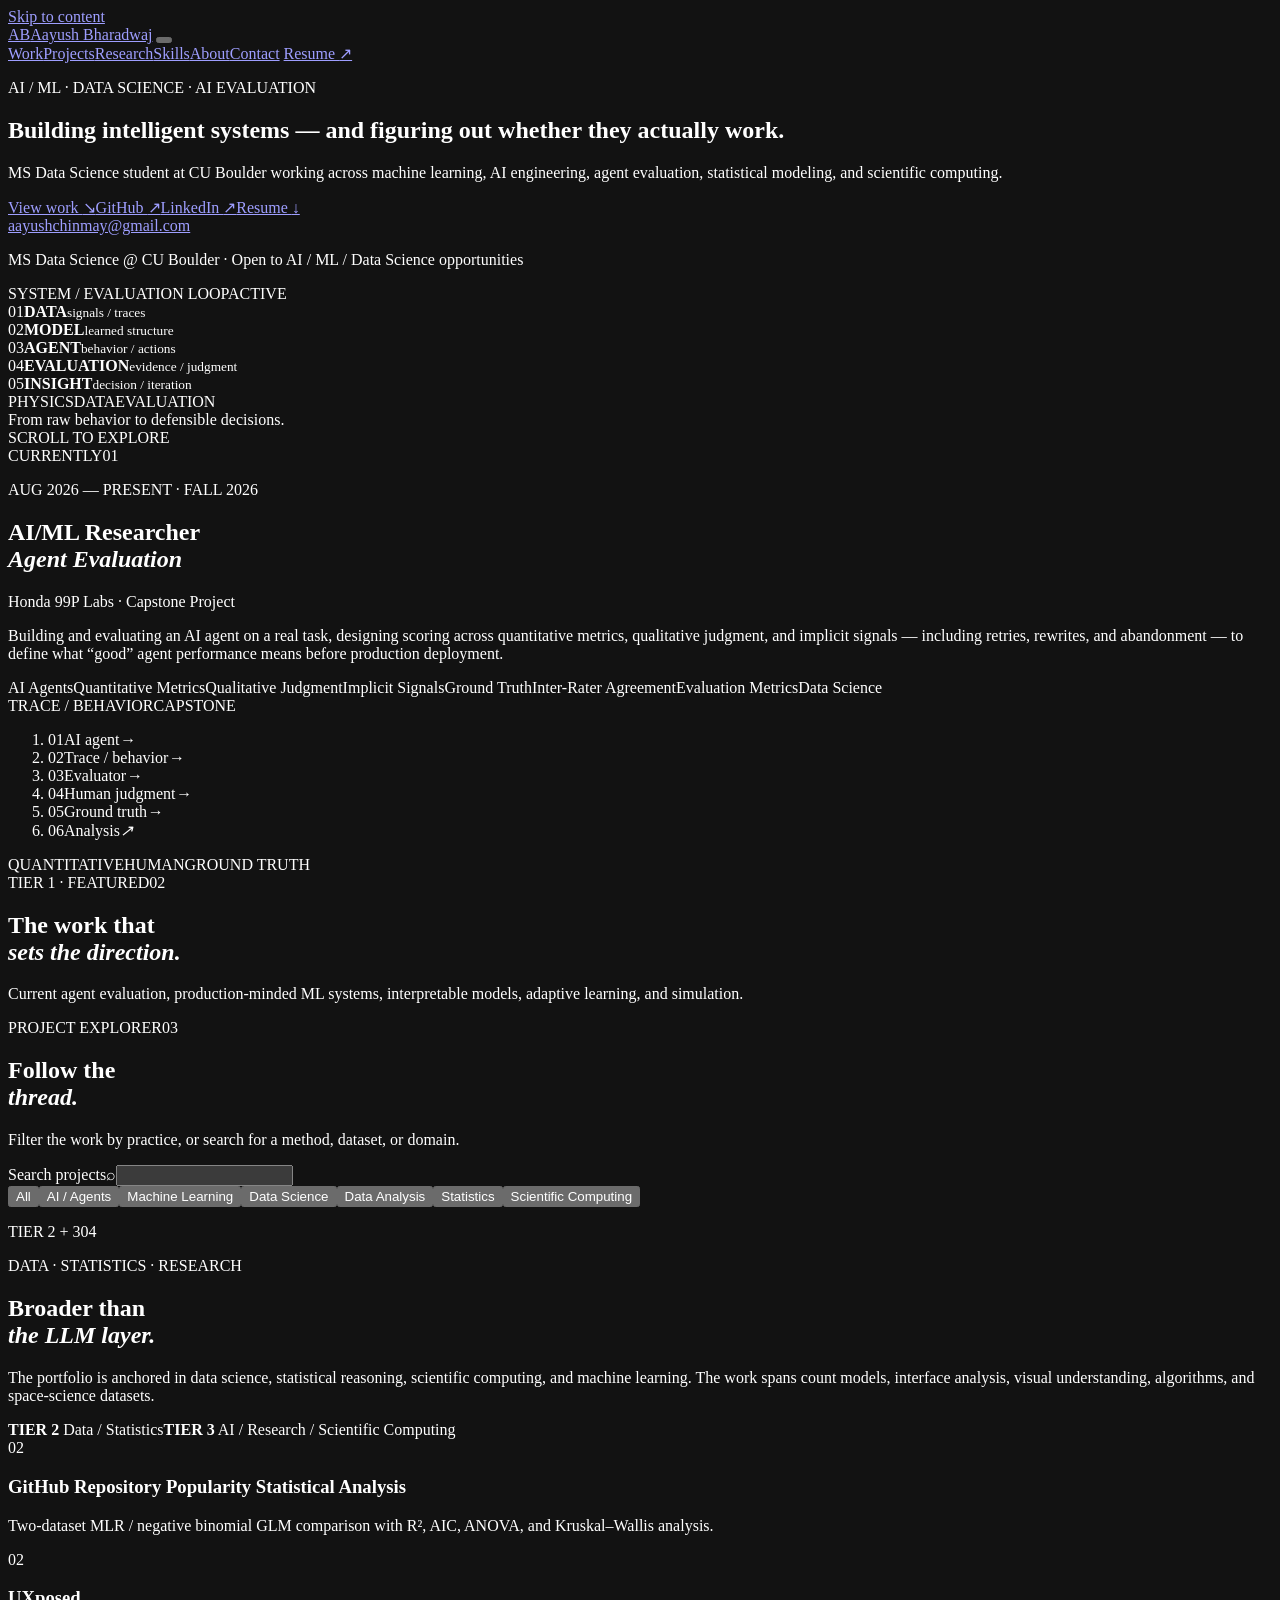
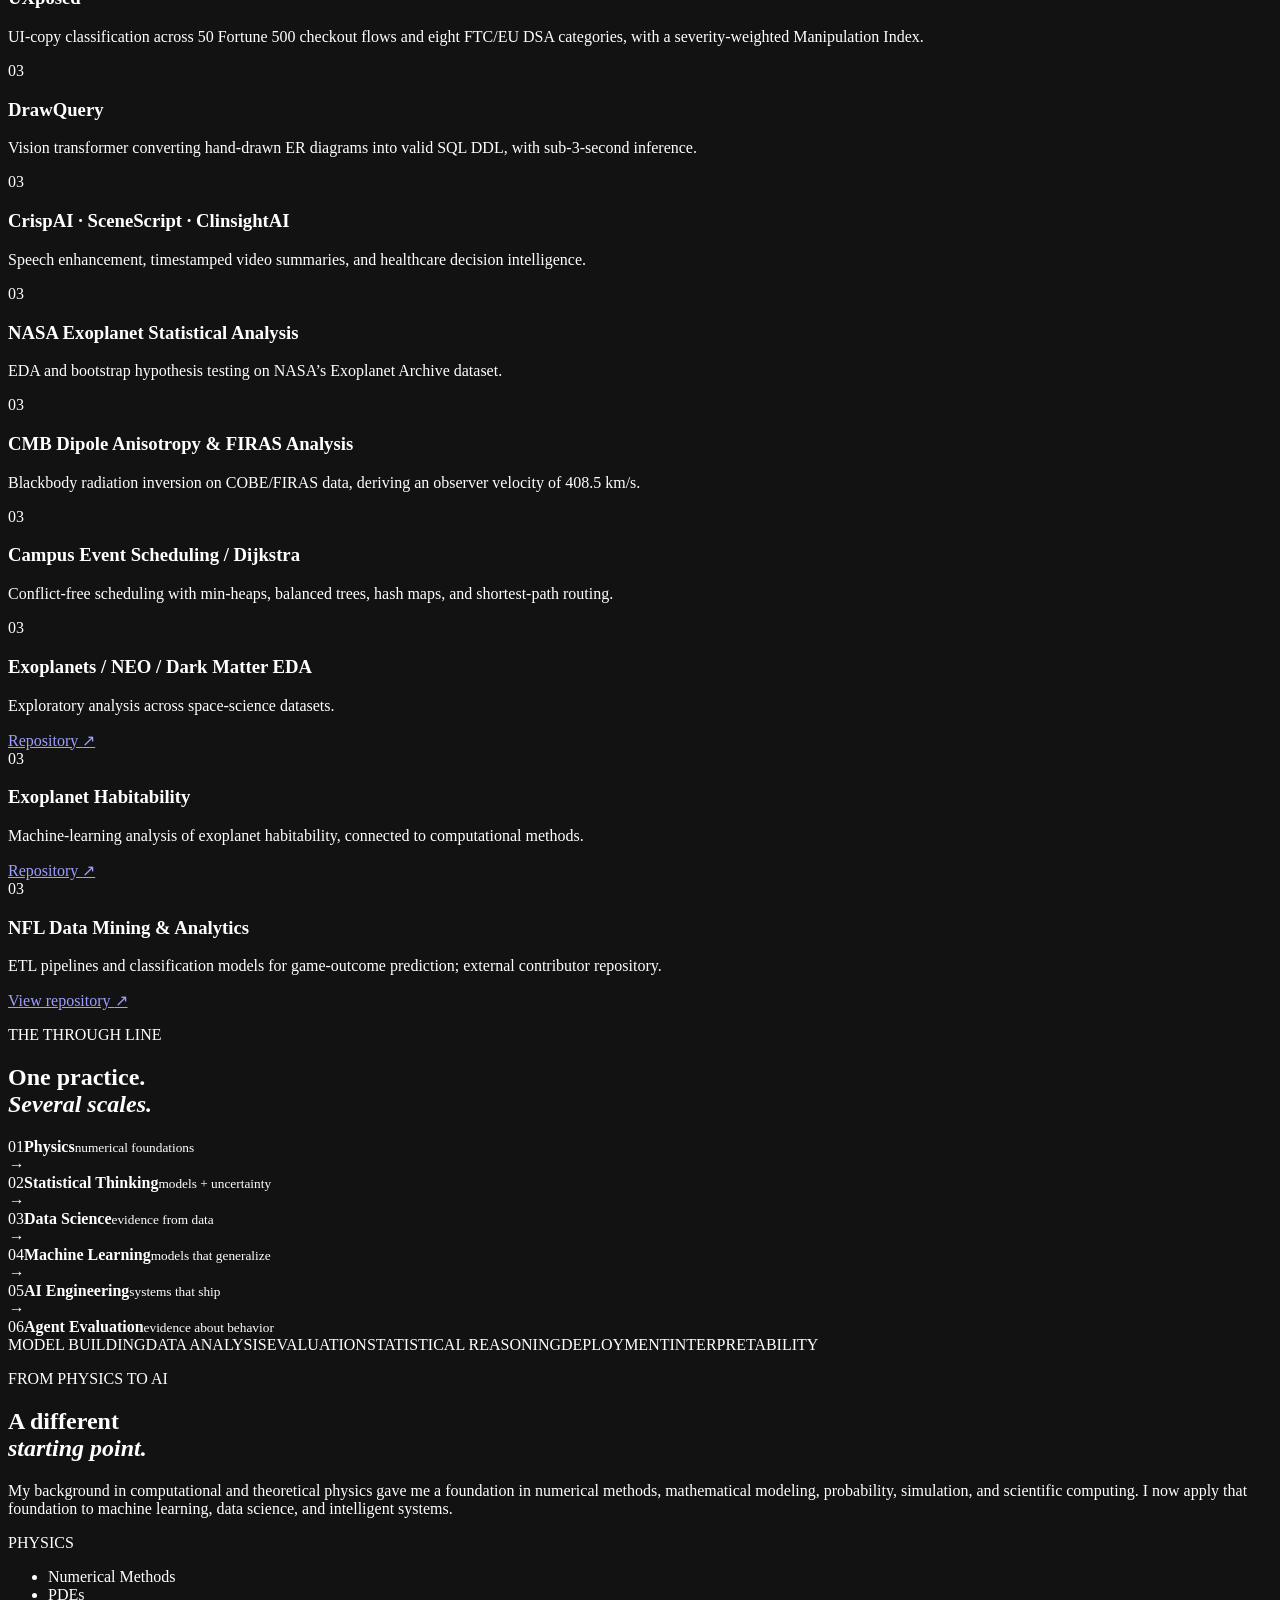
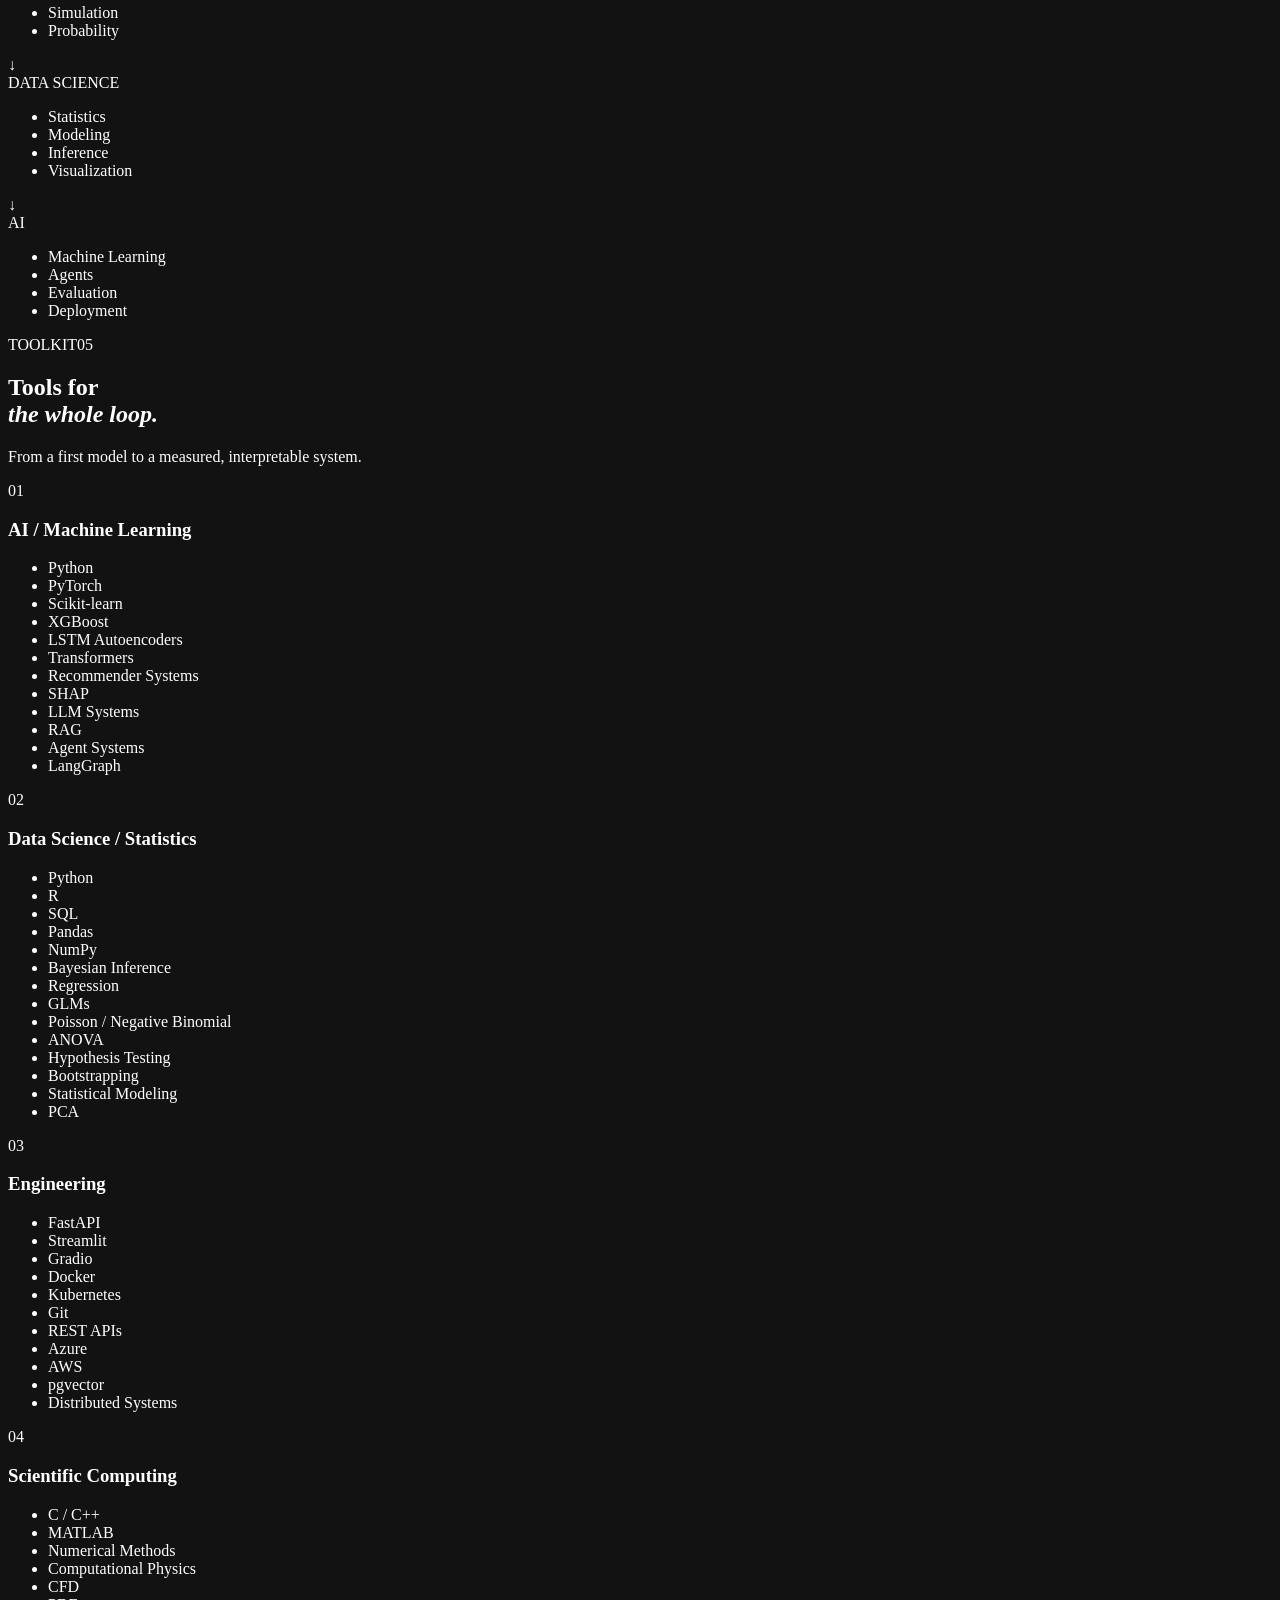
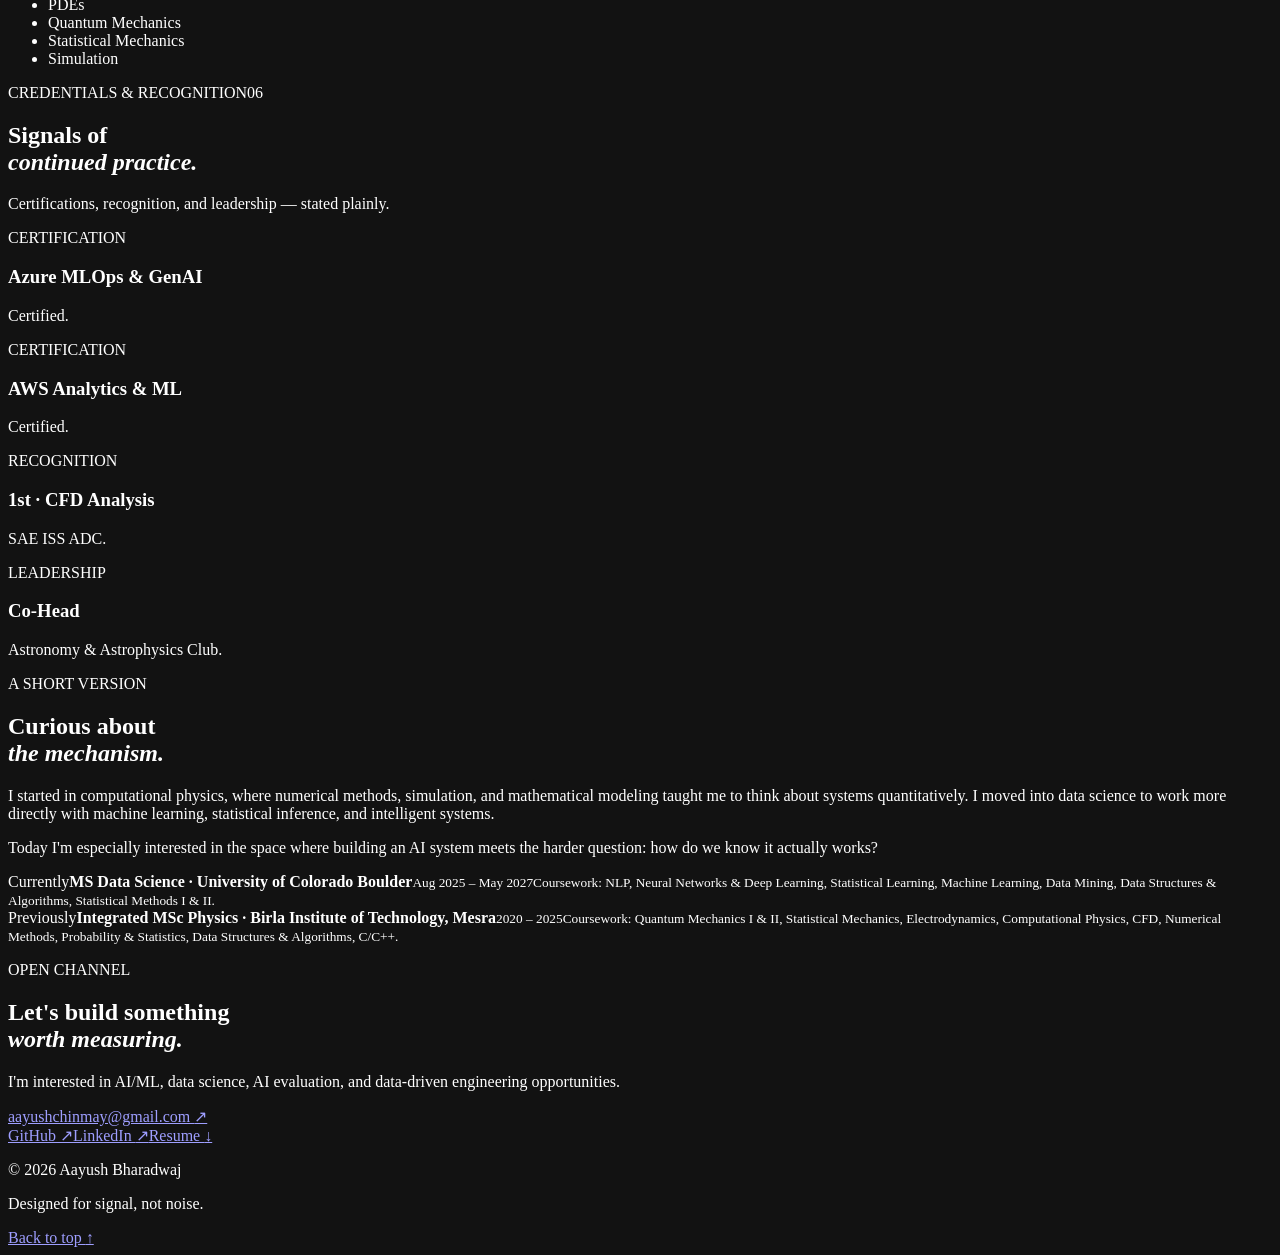
==== index.html @ 714f31a4 "Add files via upload" ====
<!doctype html>
<html lang="en">
<head>
  <meta charset="utf-8">
  <meta name="viewport" content="width=device-width, initial-scale=1">
  <title>Aayush Bharadwaj | AI, Machine Learning &amp; Data Science</title>
  <meta name="description" content="Portfolio of Aayush Bharadwaj, MS Data Science student at CU Boulder building machine-learning systems, AI agents, evaluation frameworks, data analysis workflows, and scientific computing projects.">
  <meta name="author" content="Aayush Bharadwaj">
  <meta name="theme-color" content="#070b16">
  <meta name="color-scheme" content="dark">
  <meta property="og:type" content="website">
  <meta property="og:title" content="Aayush Bharadwaj | AI, Machine Learning &amp; Data Science">
  <meta property="og:description" content="Building intelligent systems—and finding out whether they actually work.">
  <link rel="stylesheet" href="./css/reset.css">
  <link rel="stylesheet" href="./css/styles.css">
  <script src="./js/projects.js" defer></script>
  <script src="./js/main.js" defer></script>
</head>
<body>
  <a class="skip-link" href="#main-content">Skip to content</a>
  <div class="site-shell">
    <header class="site-header" id="site-header">
      <div class="container nav-wrap">
        <a class="brand" href="#home" aria-label="Aayush Bharadwaj home"><span class="brand-mark">AB</span><span class="brand-name">Aayush Bharadwaj</span></a>
        <button class="nav-toggle" type="button" aria-expanded="false" aria-controls="primary-navigation" aria-label="Open navigation menu"><span></span><span></span><span></span></button>
        <nav class="primary-nav" id="primary-navigation" aria-label="Primary navigation">
          <a href="#work">Work</a><a href="#projects">Projects</a><a href="#research">Research</a><a href="#skills">Skills</a><a href="#about">About</a><a href="#contact">Contact</a>
          <a class="nav-resume" href="./assets/resume/Aayush_Bharadwaj_Resume.pdf">Resume <span aria-hidden="true">↗</span></a>
        </nav>
      </div>
    </header>

    <main id="main-content">
      <section class="hero section-pad" id="home" aria-labelledby="hero-title">
        <div class="hero-grid container">
          <div class="hero-copy">
            <p class="eyebrow"><span class="eyebrow-dot" aria-hidden="true"></span>AI / ML · DATA SCIENCE · AI EVALUATION</p>
            <h1 id="hero-title">Building intelligent systems <span>— and figuring out whether they actually work.</span></h1>
            <p class="hero-lede">MS Data Science student at CU Boulder working across machine learning, AI engineering, agent evaluation, statistical modeling, and scientific computing.</p>
            <div class="hero-actions"><a class="button button-primary" href="#work">View work <span aria-hidden="true">↘</span></a><a class="button button-quiet" href="https://github.com/Aayushx9" target="_blank" rel="noreferrer">GitHub <span aria-hidden="true">↗</span></a><a class="button button-quiet" href="https://linkedin.com/in/aayushbharadwaj" target="_blank" rel="noreferrer">LinkedIn <span aria-hidden="true">↗</span></a><a class="button button-quiet" href="./assets/resume/Aayush_Bharadwaj_Resume.pdf">Resume <span aria-hidden="true">↓</span></a></div>
            <a class="hero-email" href="mailto:aayushchinmay@gmail.com">aayushchinmay@gmail.com</a>
            <p class="hero-status"><span class="status-pulse" aria-hidden="true"></span>MS Data Science @ CU Boulder <span aria-hidden="true">·</span> Open to AI / ML / Data Science opportunities</p>
          </div>
          <div class="hero-visual-wrap" aria-label="Data to model to agent to evaluation to insight pipeline">
            <div class="hero-visual">
              <div class="visual-topline"><span>SYSTEM / EVALUATION LOOP</span><span class="live-indicator"><i aria-hidden="true"></i>ACTIVE</span></div>
              <div class="system-diagram" role="img" aria-label="A technical pipeline moving from data to model, agent, evaluation, and insight"><div class="diagram-line" aria-hidden="true"><span></span></div><div class="diagram-node node-data"><span class="node-index">01</span><strong>DATA</strong><small>signals / traces</small></div><div class="diagram-node node-model"><span class="node-index">02</span><strong>MODEL</strong><small>learned structure</small></div><div class="diagram-node node-agent"><span class="node-index">03</span><strong>AGENT</strong><small>behavior / actions</small></div><div class="diagram-node node-evaluation"><span class="node-index">04</span><strong>EVALUATION</strong><small>evidence / judgment</small></div><div class="diagram-node node-insight"><span class="node-index">05</span><strong>INSIGHT</strong><small>decision / iteration</small></div></div>
              <div class="visual-footer"><span>PHYSICS</span><span class="visual-rule" aria-hidden="true"></span><span>DATA</span><span class="visual-rule" aria-hidden="true"></span><span>EVALUATION</span></div>
            </div>
            <div class="visual-caption"><span class="caption-line" aria-hidden="true"></span><span>From raw behavior to defensible decisions.</span></div>
          </div>
        </div>
        <div class="scroll-cue" aria-hidden="true"><span>SCROLL TO EXPLORE</span><i></i></div>
      </section>

      <section class="currently section-pad" id="work" aria-labelledby="currently-title">
        <div class="container">
          <div class="section-kicker"><span>CURRENTLY</span><span class="kicker-rule" aria-hidden="true"></span><span>01</span></div>
          <div class="currently-layout">
            <div class="currently-intro reveal"><p class="eyebrow">AUG 2026 — PRESENT · FALL 2026</p><h2 id="currently-title">AI/ML Researcher<br><em>Agent Evaluation</em></h2><p class="org-line">Honda 99P Labs · Capstone Project</p><p class="body-copy">Building and evaluating an AI agent on a real task, designing scoring across quantitative metrics, qualitative judgment, and implicit signals — including retries, rewrites, and abandonment — to define what “good” agent performance means before production deployment.</p><div class="tag-list" aria-label="Current work topics"><span>AI Agents</span><span>Quantitative Metrics</span><span>Qualitative Judgment</span><span>Implicit Signals</span><span>Ground Truth</span><span>Inter-Rater Agreement</span><span>Evaluation Metrics</span><span>Data Science</span></div></div>
            <div class="current-pipeline reveal" aria-label="AI agent evaluation pipeline"><div class="pipeline-card"><div class="pipeline-header"><span>TRACE / BEHAVIOR</span><span class="pipeline-status">CAPSTONE</span></div><ol class="pipeline-list"><li><span class="pipeline-step">01</span><span>AI agent</span><i aria-hidden="true">→</i></li><li><span class="pipeline-step">02</span><span>Trace / behavior</span><i aria-hidden="true">→</i></li><li><span class="pipeline-step">03</span><span>Evaluator</span><i aria-hidden="true">→</i></li><li><span class="pipeline-step">04</span><span>Human judgment</span><i aria-hidden="true">→</i></li><li><span class="pipeline-step">05</span><span>Ground truth</span><i aria-hidden="true">→</i></li><li><span class="pipeline-step">06</span><span>Analysis</span><i class="pipeline-final" aria-hidden="true">↗</i></li></ol><div class="pipeline-meter"><span>QUANTITATIVE</span><span>HUMAN</span><span>GROUND TRUTH</span></div><div class="meter-track" aria-hidden="true"><i></i><i></i><i></i></div></div></div>
          </div>
        </div>
      </section>

      <section class="featured section-pad" id="projects" aria-labelledby="featured-title">
        <div class="container">
          <div class="section-kicker"><span>TIER 1 · FEATURED</span><span class="kicker-rule" aria-hidden="true"></span><span>02</span></div>
          <div class="section-heading reveal"><h2 id="featured-title">The work that<br><em>sets the direction.</em></h2><p>Current agent evaluation, production-minded ML systems, interpretable models, adaptive learning, and simulation.</p></div>
          <div class="featured-list" id="featured-projects" aria-live="polite"></div>
        </div>
      </section>

      <section class="explorer section-pad" id="explorer" aria-labelledby="explorer-title">
        <div class="container">
          <div class="section-kicker"><span>PROJECT EXPLORER</span><span class="kicker-rule" aria-hidden="true"></span><span>03</span></div>
          <div class="section-heading reveal"><h2 id="explorer-title">Follow the<br><em>thread.</em></h2><p>Filter the work by practice, or search for a method, dataset, or domain.</p></div>
          <div class="explorer-controls reveal"><label class="search-field" for="project-search"><span class="sr-only">Search projects</span><span class="search-icon" aria-hidden="true">⌕</span><input id="project-search" type="search" aria-label="Search projects" autocomplete="off"></label><div class="filter-list" id="project-filters" role="group" aria-label="Filter projects by category"><button class="filter-button is-active" type="button" data-filter="all" aria-pressed="true">All</button><button class="filter-button" type="button" data-filter="ai-agents" aria-pressed="false">AI / Agents</button><button class="filter-button" type="button" data-filter="machine-learning" aria-pressed="false">Machine Learning</button><button class="filter-button" type="button" data-filter="data-science" aria-pressed="false">Data Science</button><button class="filter-button" type="button" data-filter="data-analysis" aria-pressed="false">Data Analysis</button><button class="filter-button" type="button" data-filter="statistics" aria-pressed="false">Statistics</button><button class="filter-button" type="button" data-filter="scientific-computing" aria-pressed="false">Scientific Computing</button></div></div>
          <p class="results-status" id="project-results-status" aria-live="polite"></p><div class="project-grid" id="project-grid"></div><div class="empty-state" id="project-empty" hidden><span class="empty-mark">∅</span><h3>No matching signals.</h3><p>Try a different search or clear the active filter.</p></div>
        </div>
      </section>

      <section class="research section-pad" id="research" aria-labelledby="research-title">
        <div class="container">
          <div class="section-kicker"><span>TIER 2 + 3</span><span class="kicker-rule" aria-hidden="true"></span><span>04</span></div>
          <div class="research-layout">
            <div class="research-copy reveal"><p class="eyebrow">DATA · STATISTICS · RESEARCH</p><h2 id="research-title">Broader than<br><em>the LLM layer.</em></h2><p>The portfolio is anchored in data science, statistical reasoning, scientific computing, and machine learning. The work spans count models, interface analysis, visual understanding, algorithms, and space-science datasets.</p><div class="tier-key"><span><b>TIER 2</b> Data / Statistics</span><span><b>TIER 3</b> AI / Research / Scientific Computing</span></div></div>
            <div class="research-stack reveal">
              <div class="research-item"><span class="research-number">02</span><div><h3>GitHub Repository Popularity Statistical Analysis</h3><p>Two-dataset MLR / negative binomial GLM comparison with R², AIC, ANOVA, and Kruskal–Wallis analysis.</p></div></div>
              <div class="research-item"><span class="research-number">02</span><div><h3>UXposed</h3><p>UI-copy classification across 50 Fortune 500 checkout flows and eight FTC/EU DSA categories, with a severity-weighted Manipulation Index.</p></div></div>
              <div class="research-item"><span class="research-number">03</span><div><h3>DrawQuery</h3><p>Vision transformer converting hand-drawn ER diagrams into valid SQL DDL, with sub-3-second inference.</p></div></div>
              <div class="research-item"><span class="research-number">03</span><div><h3>CrispAI · SceneScript · ClinsightAI</h3><p>Speech enhancement, timestamped video summaries, and healthcare decision intelligence.</p></div></div>
              <div class="research-item"><span class="research-number">03</span><div><h3>NASA Exoplanet Statistical Analysis</h3><p>EDA and bootstrap hypothesis testing on NASA’s Exoplanet Archive dataset.</p></div></div>
              <div class="research-item"><span class="research-number">03</span><div><h3>CMB Dipole Anisotropy &amp; FIRAS Analysis</h3><p>Blackbody radiation inversion on COBE/FIRAS data, deriving an observer velocity of 408.5 km/s.</p></div></div>
              <div class="research-item"><span class="research-number">03</span><div><h3>Campus Event Scheduling / Dijkstra</h3><p>Conflict-free scheduling with min-heaps, balanced trees, hash maps, and shortest-path routing.</p></div></div>
              <div class="research-item"><span class="research-number">03</span><div><h3>Exoplanets / NEO / Dark Matter EDA</h3><p>Exploratory analysis across space-science datasets.</p><a href="https://github.com/Aayushx9/EDA-Exoplanets-NEO__DM-Aayush" target="_blank" rel="noreferrer">Repository <span aria-hidden="true">↗</span></a></div></div><div class="research-item"><span class="research-number">03</span><div><h3>Exoplanet Habitability</h3><p>Machine-learning analysis of exoplanet habitability, connected to computational methods.</p><a href="https://github.com/Aayushx9/CSCI-5612-ML-Exoplanet-Habitability" target="_blank" rel="noreferrer">Repository <span aria-hidden="true">↗</span></a></div></div>
              <div class="research-item"><span class="research-number">03</span><div><h3>NFL Data Mining &amp; Analytics</h3><p>ETL pipelines and classification models for game-outcome prediction; external contributor repository.</p><a href="https://github.com/albo8953/nfl-data-mining-project" target="_blank" rel="noreferrer">View repository <span aria-hidden="true">↗</span></a></div></div>
            </div>
          </div>
        </div>
      </section>

      <section class="discipline section-pad" aria-labelledby="discipline-title">
        <div class="container"><div class="section-heading centered reveal"><p class="eyebrow">THE THROUGH LINE</p><h2 id="discipline-title">One practice.<br><em>Several scales.</em></h2></div><div class="discipline-flow" aria-label="Discipline flow from physics to AI agent evaluation"><div class="discipline-step"><span>01</span><strong>Physics</strong><small>numerical foundations</small></div><i aria-hidden="true">→</i><div class="discipline-step"><span>02</span><strong>Statistical Thinking</strong><small>models + uncertainty</small></div><i aria-hidden="true">→</i><div class="discipline-step"><span>03</span><strong>Data Science</strong><small>evidence from data</small></div><i aria-hidden="true">→</i><div class="discipline-step"><span>04</span><strong>Machine Learning</strong><small>models that generalize</small></div><i aria-hidden="true">→</i><div class="discipline-step"><span>05</span><strong>AI Engineering</strong><small>systems that ship</small></div><i aria-hidden="true">→</i><div class="discipline-step"><span>06</span><strong>Agent Evaluation</strong><small>evidence about behavior</small></div></div><div class="capability-row reveal"><span>MODEL BUILDING</span><span>DATA ANALYSIS</span><span>EVALUATION</span><span>STATISTICAL REASONING</span><span>DEPLOYMENT</span><span>INTERPRETABILITY</span></div></div>
      </section>

      <section class="bridge section-pad" id="about" aria-labelledby="bridge-title">
        <div class="container bridge-layout"><div class="bridge-intro reveal"><p class="eyebrow">FROM PHYSICS TO AI</p><h2 id="bridge-title">A different<br><em>starting point.</em></h2><p>My background in computational and theoretical physics gave me a foundation in numerical methods, mathematical modeling, probability, simulation, and scientific computing. I now apply that foundation to machine learning, data science, and intelligent systems.</p></div><div class="bridge-ladder" aria-label="Physics to data science to AI progression"><div class="bridge-column physics"><div class="bridge-label">PHYSICS</div><ul><li>Numerical Methods</li><li>PDEs</li><li>Simulation</li><li>Probability</li></ul></div><div class="bridge-arrow" aria-hidden="true">↓</div><div class="bridge-column data"><div class="bridge-label">DATA SCIENCE</div><ul><li>Statistics</li><li>Modeling</li><li>Inference</li><li>Visualization</li></ul></div><div class="bridge-arrow" aria-hidden="true">↓</div><div class="bridge-column ai"><div class="bridge-label">AI</div><ul><li>Machine Learning</li><li>Agents</li><li>Evaluation</li><li>Deployment</li></ul></div></div></div>
      </section>

      <section class="skills section-pad" id="skills" aria-labelledby="skills-title">
        <div class="container"><div class="section-kicker"><span>TOOLKIT</span><span class="kicker-rule" aria-hidden="true"></span><span>05</span></div><div class="section-heading reveal"><h2 id="skills-title">Tools for<br><em>the whole loop.</em></h2><p>From a first model to a measured, interpretable system.</p></div><div class="skill-grid"><article class="skill-card reveal"><div class="skill-card-head"><span class="skill-index">01</span><h3>AI / Machine Learning</h3></div><ul><li>Python</li><li>PyTorch</li><li>Scikit-learn</li><li>XGBoost</li><li>LSTM Autoencoders</li><li>Transformers</li><li>Recommender Systems</li><li>SHAP</li><li>LLM Systems</li><li>RAG</li><li>Agent Systems</li><li>LangGraph</li></ul></article><article class="skill-card reveal"><div class="skill-card-head"><span class="skill-index">02</span><h3>Data Science / Statistics</h3></div><ul><li>Python</li><li>R</li><li>SQL</li><li>Pandas</li><li>NumPy</li><li>Bayesian Inference</li><li>Regression</li><li>GLMs</li><li>Poisson / Negative Binomial</li><li>ANOVA</li><li>Hypothesis Testing</li><li>Bootstrapping</li><li>Statistical Modeling</li><li>PCA</li></ul></article><article class="skill-card reveal"><div class="skill-card-head"><span class="skill-index">03</span><h3>Engineering</h3></div><ul><li>FastAPI</li><li>Streamlit</li><li>Gradio</li><li>Docker</li><li>Kubernetes</li><li>Git</li><li>REST APIs</li><li>Azure</li><li>AWS</li><li>pgvector</li><li>Distributed Systems</li></ul></article><article class="skill-card reveal"><div class="skill-card-head"><span class="skill-index">04</span><h3>Scientific Computing</h3></div><ul><li>C / C++</li><li>MATLAB</li><li>Numerical Methods</li><li>Computational Physics</li><li>CFD</li><li>PDEs</li><li>Quantum Mechanics</li><li>Statistical Mechanics</li><li>Simulation</li></ul></article></div></div>
      </section>

      <section class="credentials section-pad" aria-labelledby="credentials-title"><div class="container"><div class="section-kicker"><span>CREDENTIALS &amp; RECOGNITION</span><span class="kicker-rule" aria-hidden="true"></span><span>06</span></div><div class="section-heading reveal"><h2 id="credentials-title">Signals of<br><em>continued practice.</em></h2><p>Certifications, recognition, and leadership — stated plainly.</p></div><div class="credential-grid"><article class="credential-card reveal"><span class="credential-type">CERTIFICATION</span><h3>Azure MLOps &amp; GenAI</h3><p>Certified.</p></article><article class="credential-card reveal"><span class="credential-type">CERTIFICATION</span><h3>AWS Analytics &amp; ML</h3><p>Certified.</p></article><article class="credential-card reveal"><span class="credential-type">RECOGNITION</span><h3>1st · CFD Analysis</h3><p>SAE ISS ADC.</p></article><article class="credential-card reveal"><span class="credential-type">LEADERSHIP</span><h3>Co-Head</h3><p>Astronomy &amp; Astrophysics Club.</p></article></div></div></section>

      <section class="about section-pad" aria-labelledby="about-title"><div class="container about-layout"><div class="about-heading reveal"><p class="eyebrow">A SHORT VERSION</p><h2 id="about-title">Curious about<br><em>the mechanism.</em></h2></div><div class="about-copy reveal"><p>I started in computational physics, where numerical methods, simulation, and mathematical modeling taught me to think about systems quantitatively. I moved into data science to work more directly with machine learning, statistical inference, and intelligent systems.</p><p>Today I'm especially interested in the space where building an AI system meets the harder question: how do we know it actually works?</p><div class="education-line"><span>Currently</span><strong>MS Data Science · University of Colorado Boulder</strong><small>Aug 2025 – May 2027</small><small>Coursework: NLP, Neural Networks &amp; Deep Learning, Statistical Learning, Machine Learning, Data Mining, Data Structures &amp; Algorithms, Statistical Methods I &amp; II.</small></div><div class="education-line"><span>Previously</span><strong>Integrated MSc Physics · Birla Institute of Technology, Mesra</strong><small>2020 – 2025</small><small>Coursework: Quantum Mechanics I &amp; II, Statistical Mechanics, Electrodynamics, Computational Physics, CFD, Numerical Methods, Probability &amp; Statistics, Data Structures &amp; Algorithms, C/C++.</small></div></div></div></section>

      <section class="contact section-pad" id="contact" aria-labelledby="contact-title"><div class="container contact-card reveal"><div class="contact-orbit" aria-hidden="true"><span></span><span></span><span></span></div><p class="eyebrow">OPEN CHANNEL</p><h2 id="contact-title">Let's build something<br><em>worth measuring.</em></h2><p>I'm interested in AI/ML, data science, AI evaluation, and data-driven engineering opportunities.</p><a class="contact-email" href="mailto:aayushchinmay@gmail.com">aayushchinmay@gmail.com <span aria-hidden="true">↗</span></a><div class="contact-links"><a href="https://github.com/Aayushx9" target="_blank" rel="noreferrer">GitHub <span aria-hidden="true">↗</span></a><a href="https://linkedin.com/in/aayushbharadwaj" target="_blank" rel="noreferrer">LinkedIn <span aria-hidden="true">↗</span></a><a href="./assets/resume/Aayush_Bharadwaj_Resume.pdf">Resume <span aria-hidden="true">↓</span></a></div></div></section>
    </main>

    <footer class="site-footer"><div class="container footer-inner"><p>© <span id="current-year">2026</span> Aayush Bharadwaj</p><p>Designed for signal, not noise.</p><a href="#home">Back to top <span aria-hidden="true">↑</span></a></div></footer>
  </div>

  <dialog class="project-modal" id="project-modal" aria-labelledby="modal-title"><div class="modal-inner"><button class="modal-close" type="button" aria-label="Close project details">×</button><div class="modal-content" id="modal-content"></div></div></dialog>
</body>
</html>
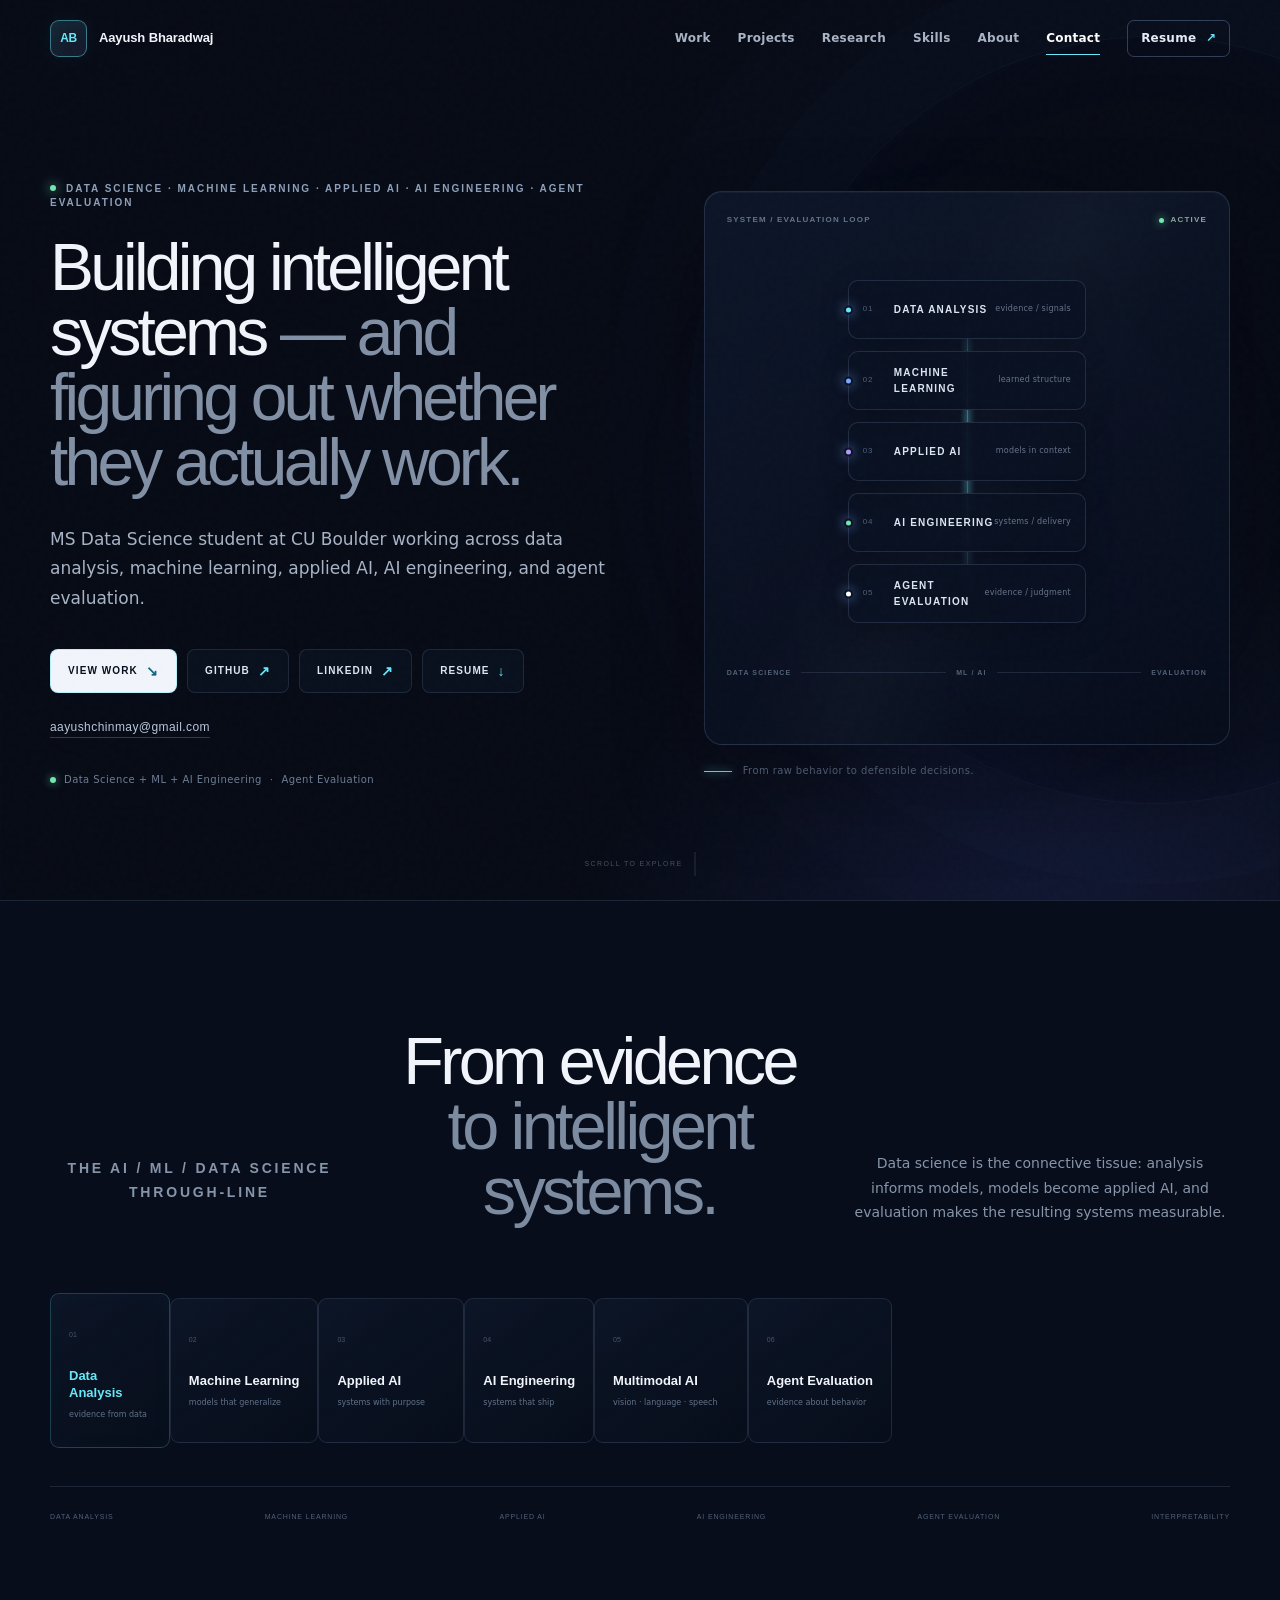
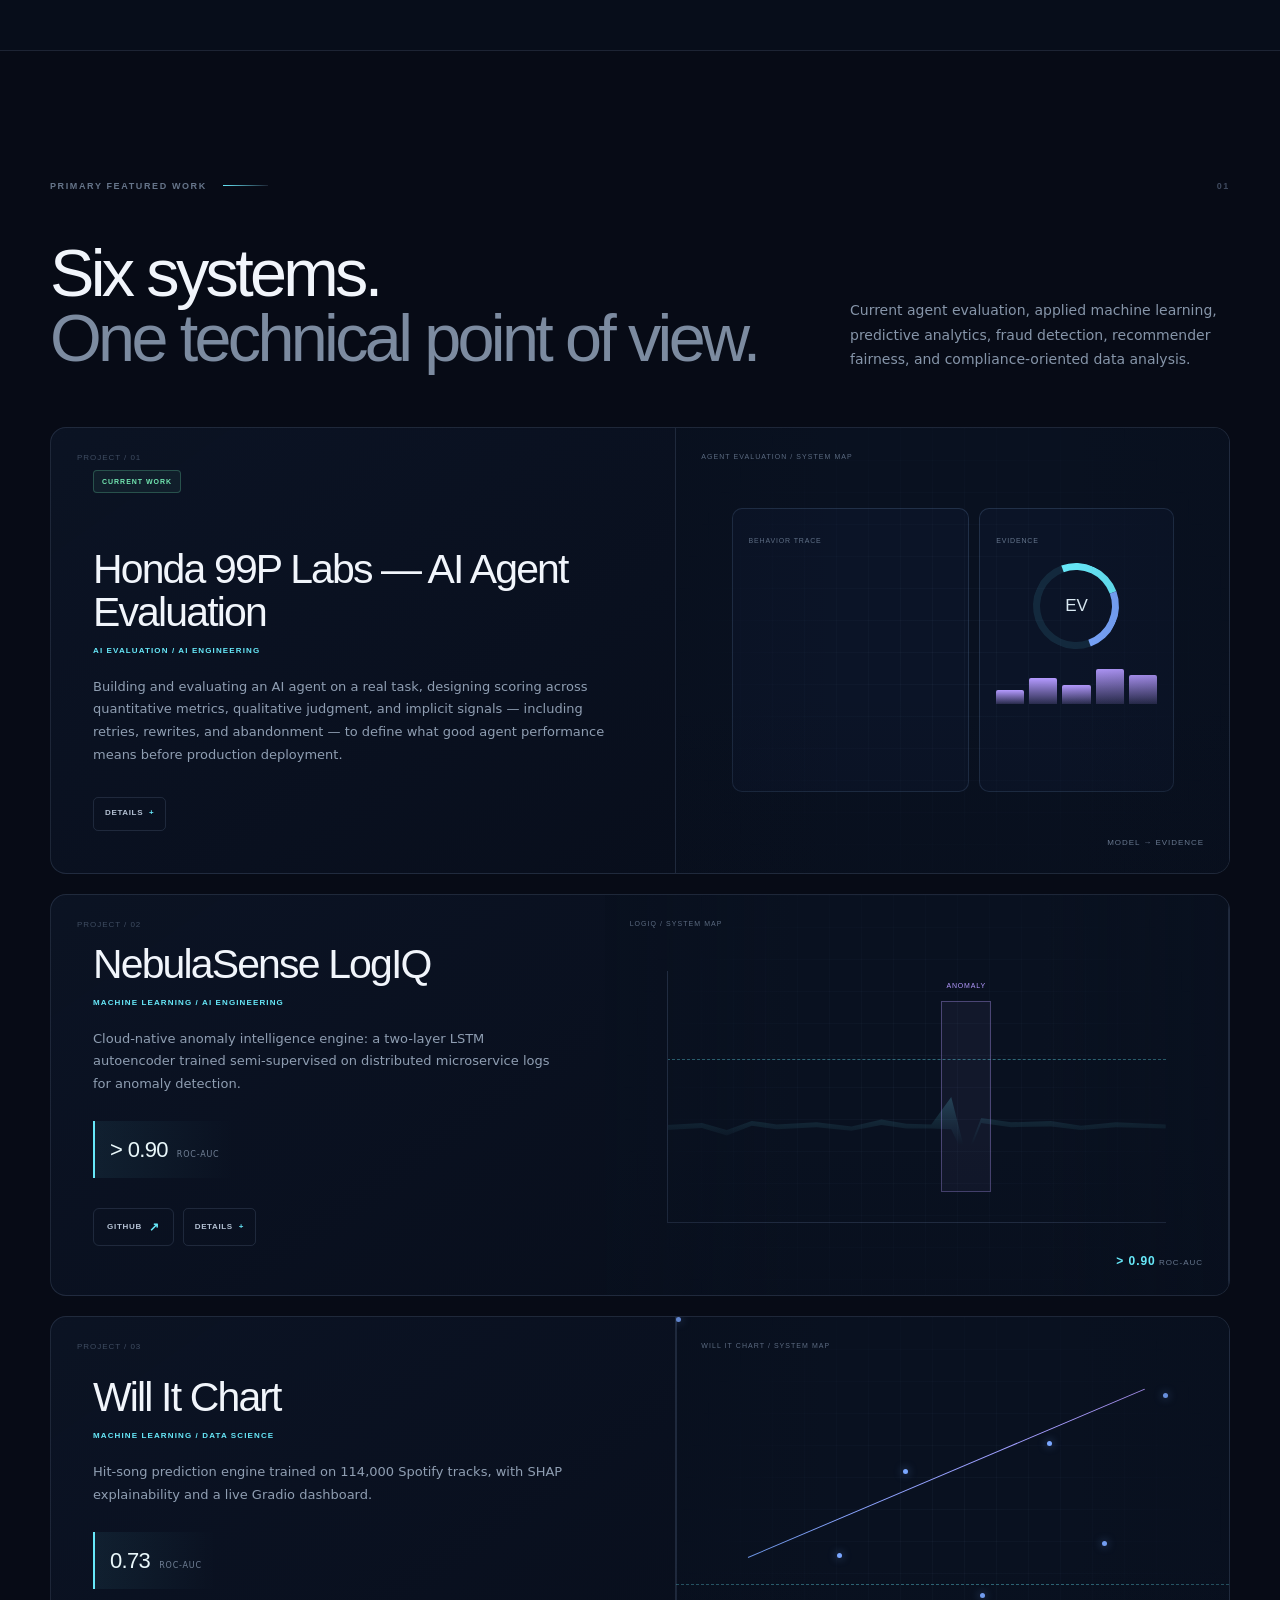
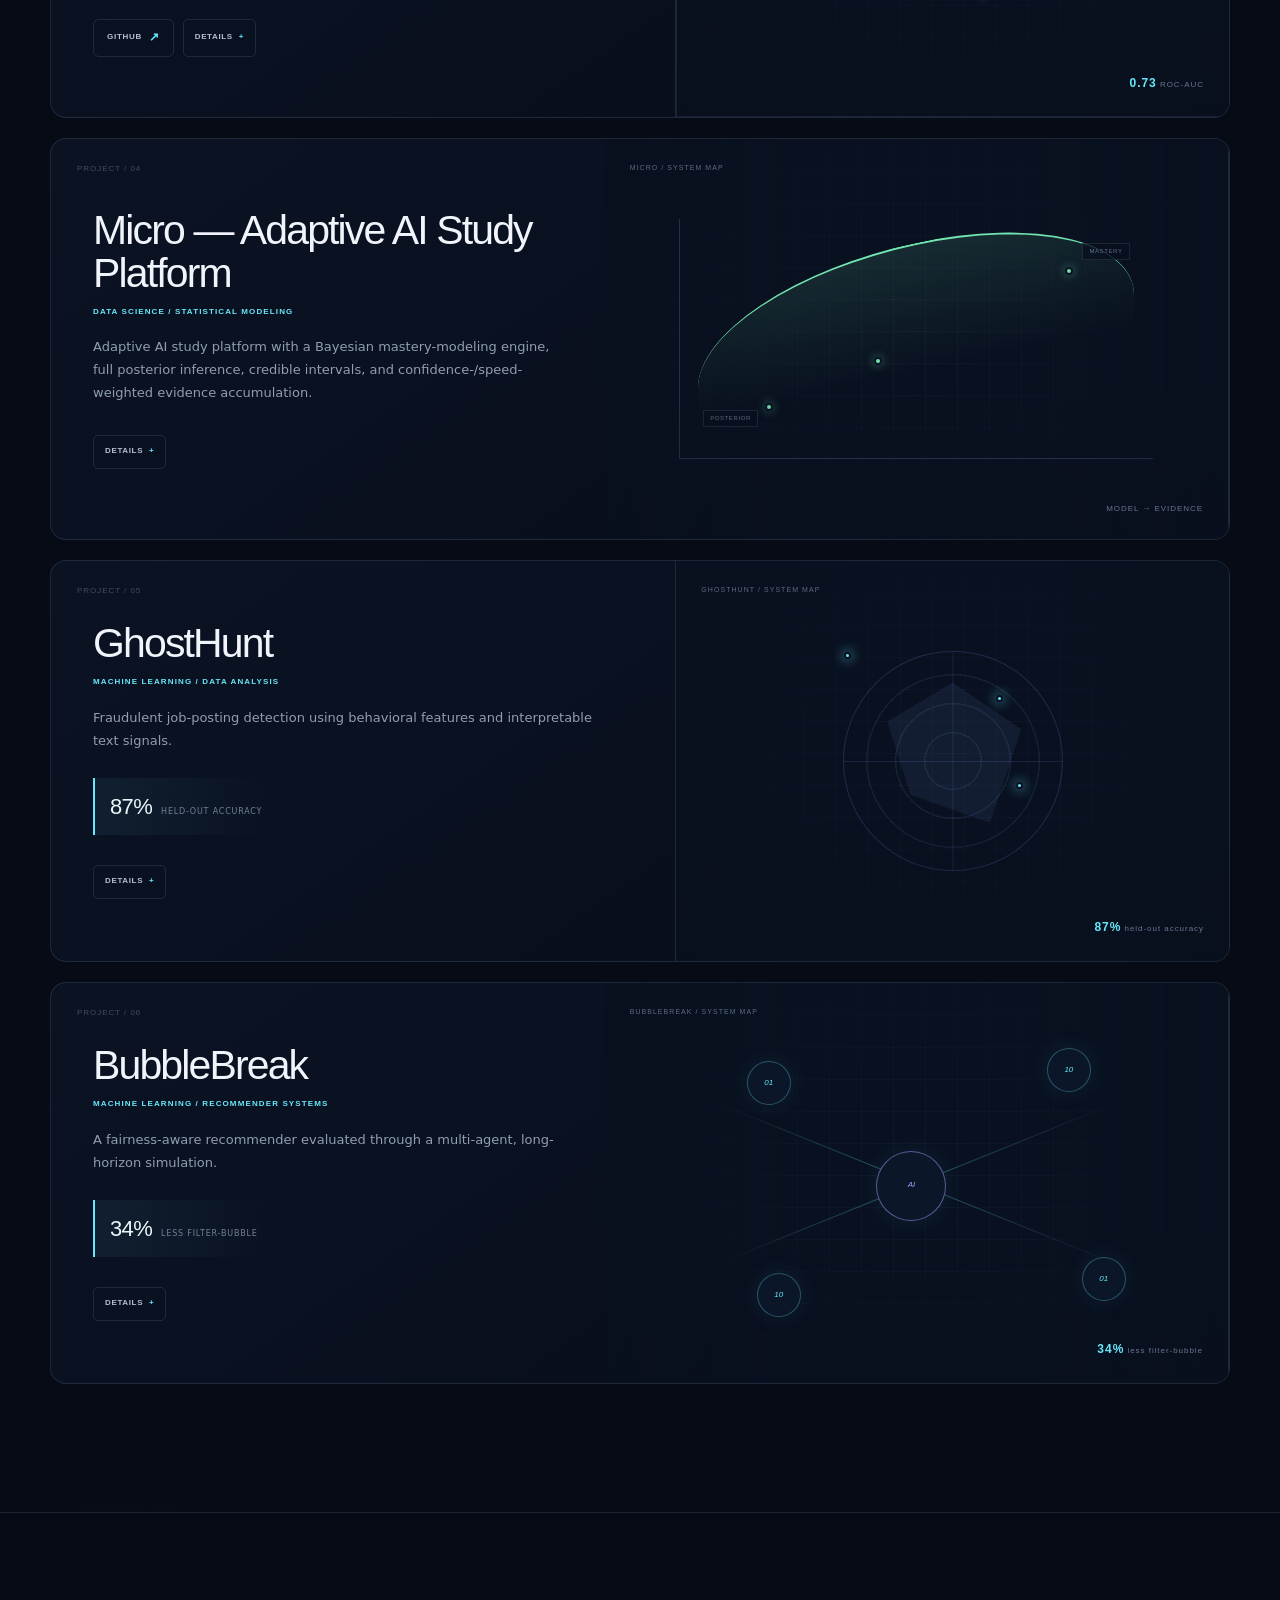
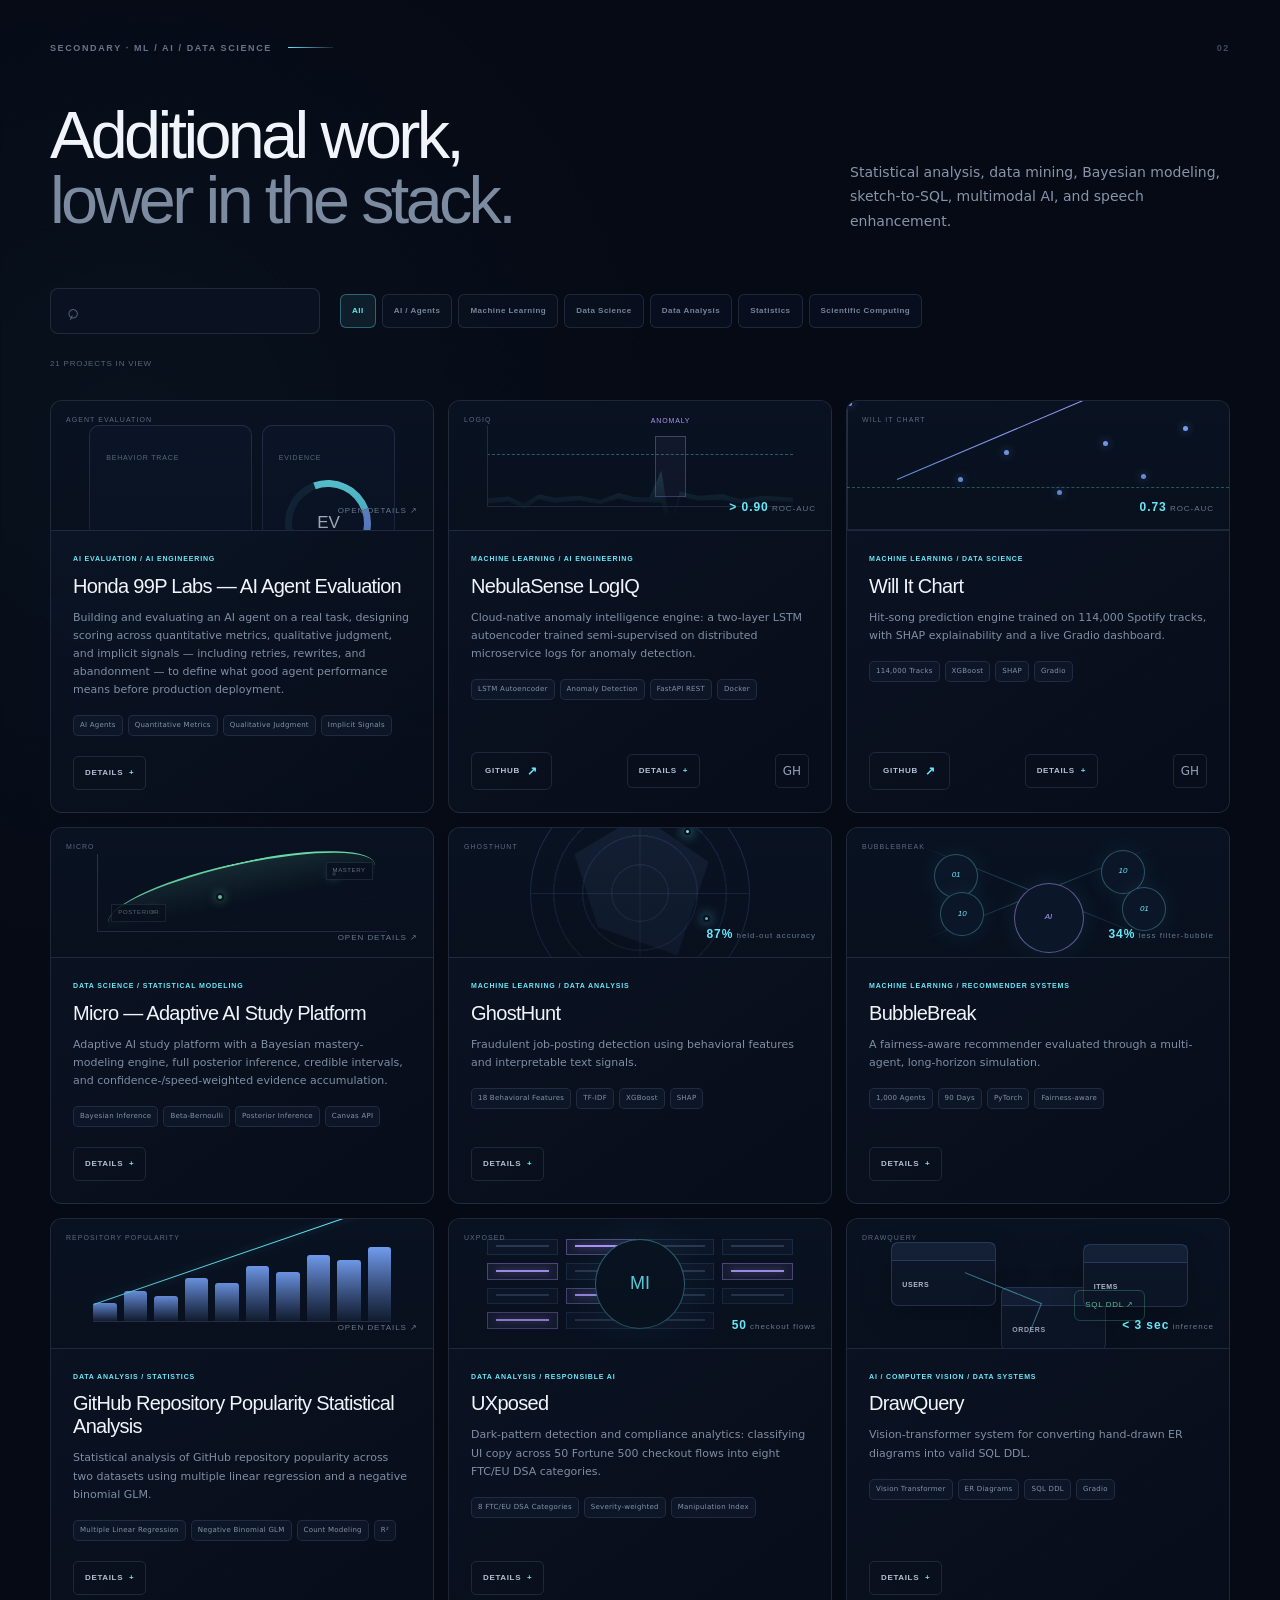
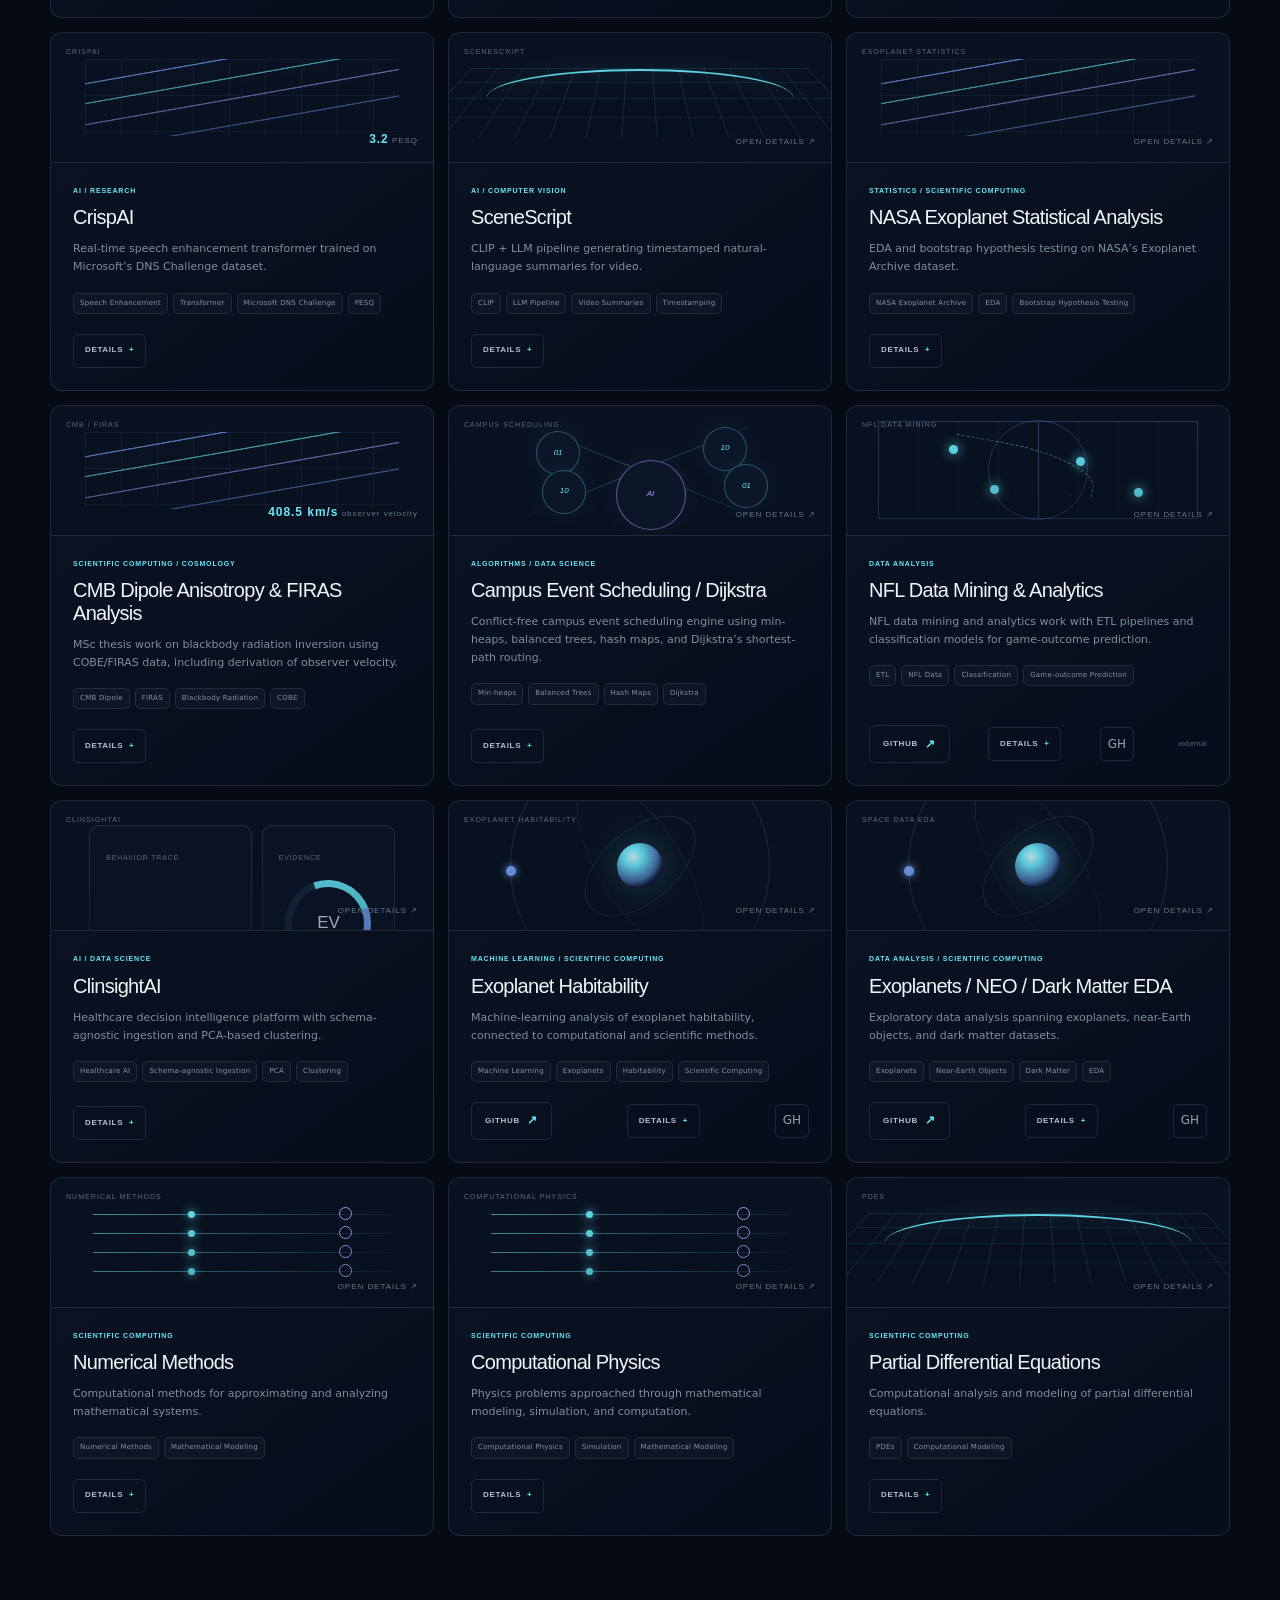
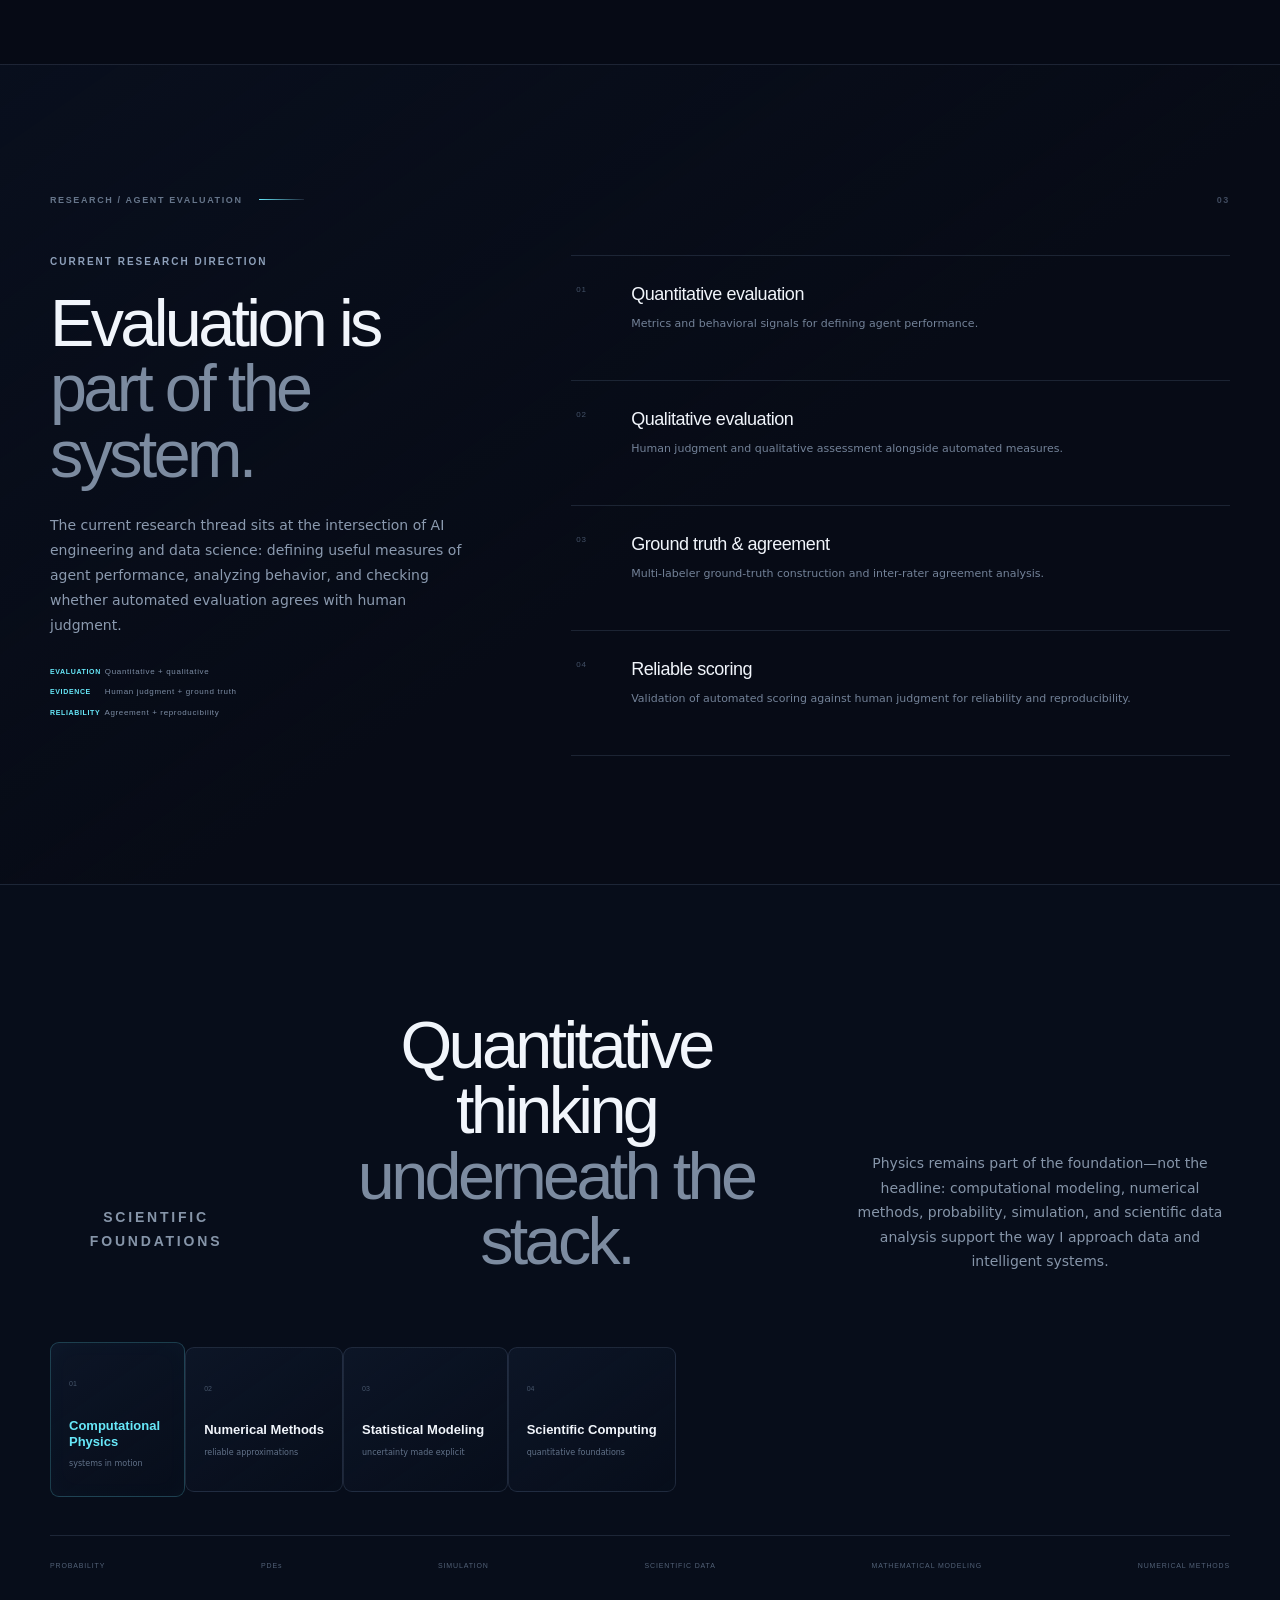
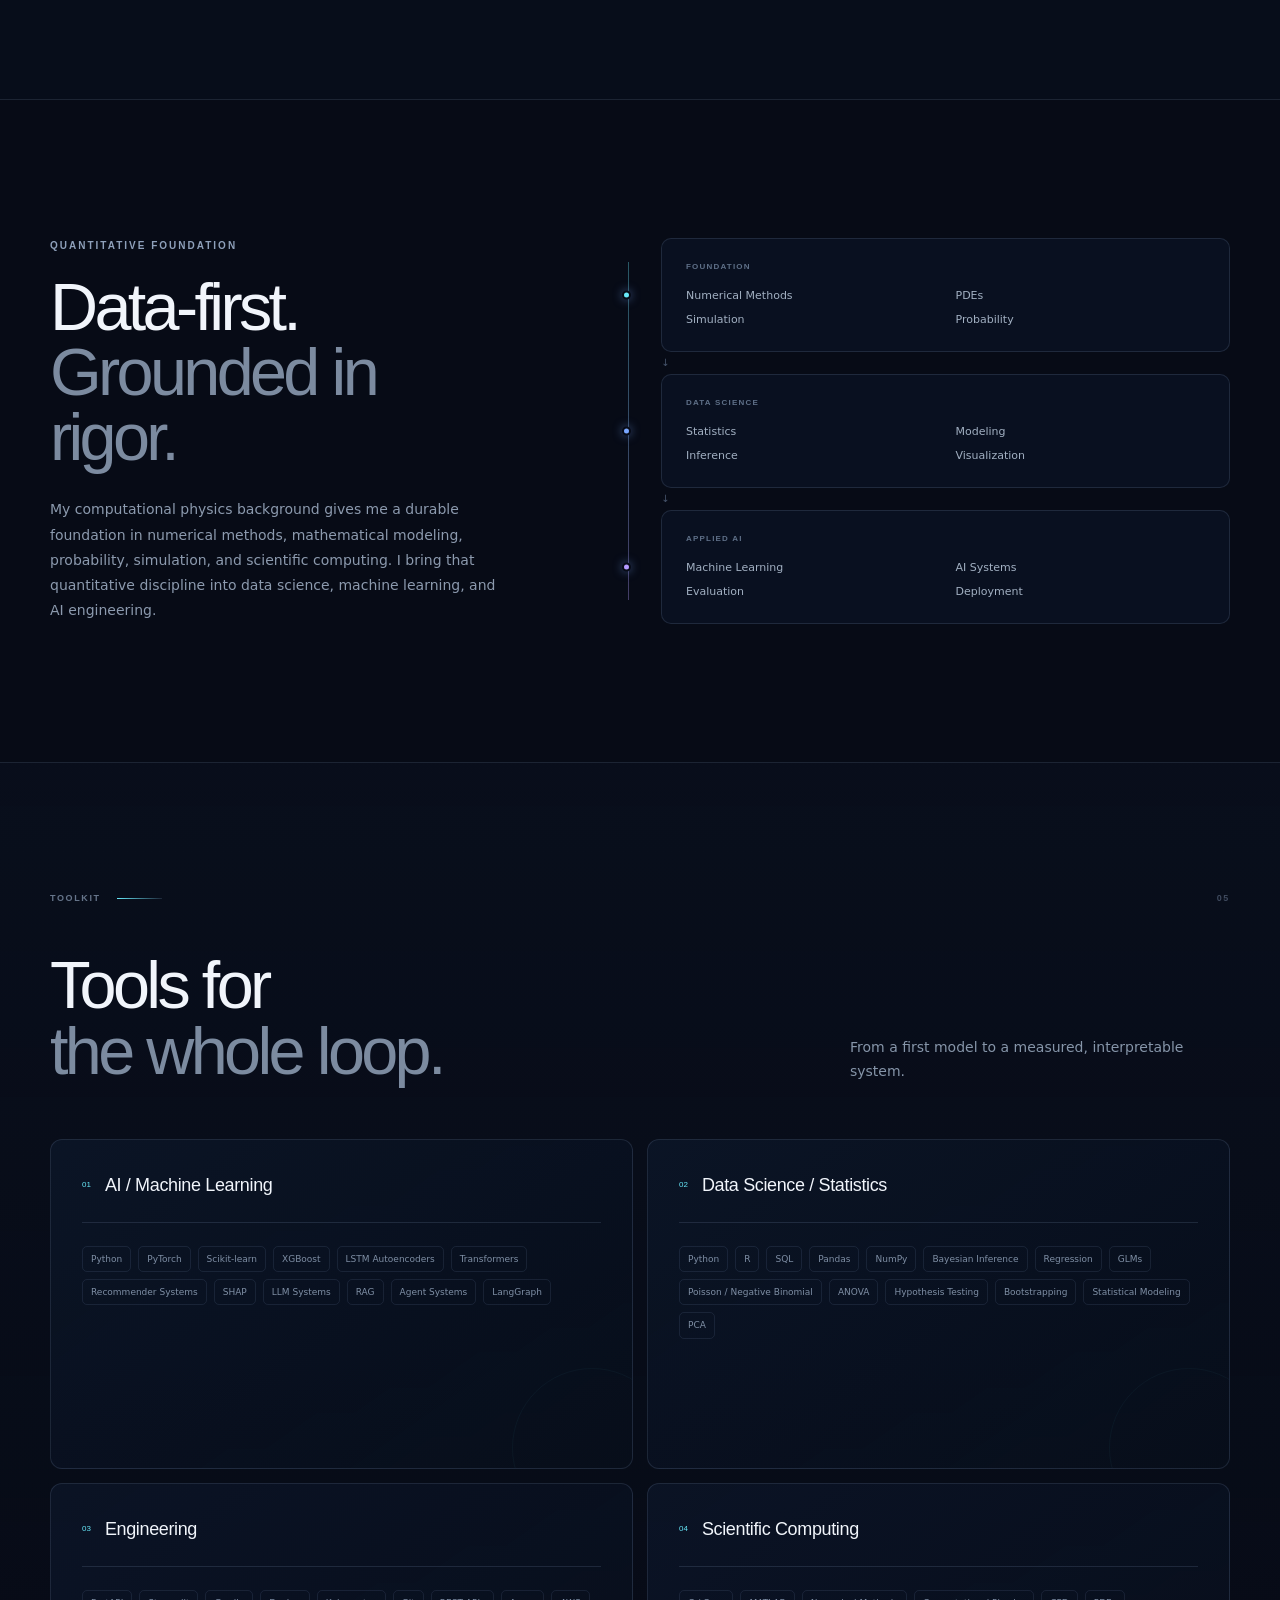
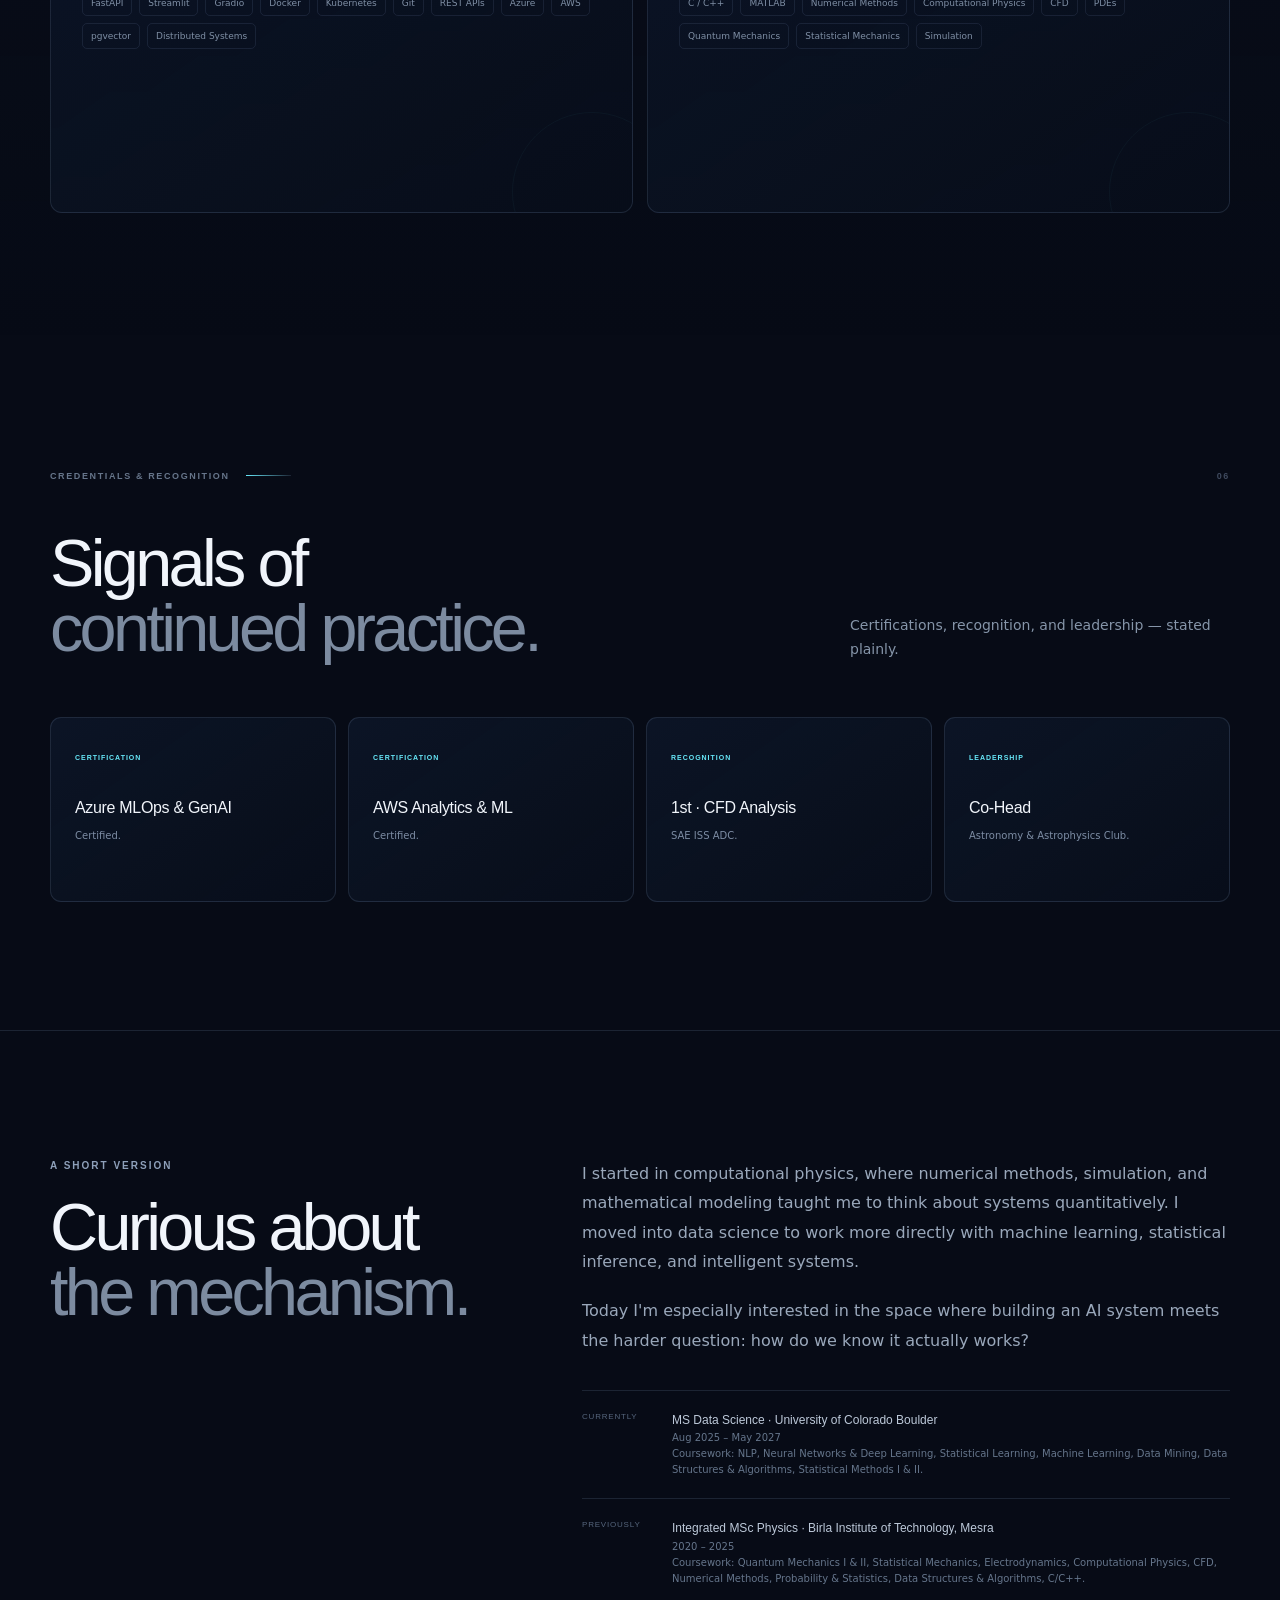
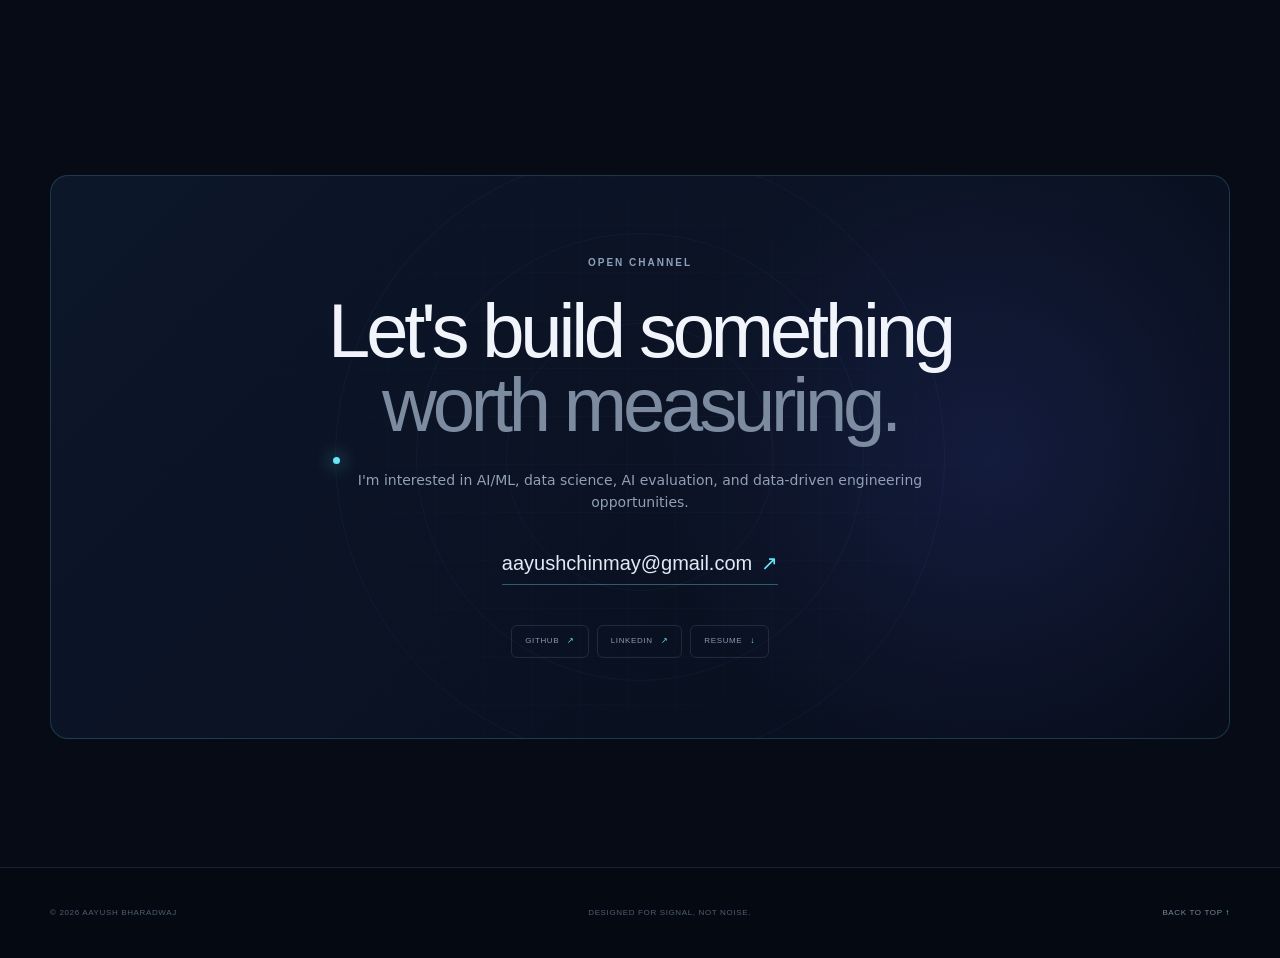
==== commit 59166de2: "Add files via upload" ====
--- a/index.html
+++ b/index.html
@@ -34,18 +34,18 @@
       <section class="hero section-pad" id="home" aria-labelledby="hero-title">
         <div class="hero-grid container">
           <div class="hero-copy">
-            <p class="eyebrow"><span class="eyebrow-dot" aria-hidden="true"></span>AI / ML · DATA SCIENCE · AI EVALUATION</p>
+            <p class="eyebrow"><span class="eyebrow-dot" aria-hidden="true"></span>DATA SCIENCE · MACHINE LEARNING · APPLIED AI · AI ENGINEERING · AGENT EVALUATION</p>
             <h1 id="hero-title">Building intelligent systems <span>— and figuring out whether they actually work.</span></h1>
-            <p class="hero-lede">MS Data Science student at CU Boulder working across machine learning, AI engineering, agent evaluation, statistical modeling, and scientific computing.</p>
+            <p class="hero-lede">MS Data Science student at CU Boulder working across data analysis, machine learning, applied AI, AI engineering, and agent evaluation.</p>
             <div class="hero-actions"><a class="button button-primary" href="#work">View work <span aria-hidden="true">↘</span></a><a class="button button-quiet" href="https://github.com/Aayushx9" target="_blank" rel="noreferrer">GitHub <span aria-hidden="true">↗</span></a><a class="button button-quiet" href="https://linkedin.com/in/aayushbharadwaj" target="_blank" rel="noreferrer">LinkedIn <span aria-hidden="true">↗</span></a><a class="button button-quiet" href="./assets/resume/Aayush_Bharadwaj_Resume.pdf">Resume <span aria-hidden="true">↓</span></a></div>
             <a class="hero-email" href="mailto:aayushchinmay@gmail.com">aayushchinmay@gmail.com</a>
-            <p class="hero-status"><span class="status-pulse" aria-hidden="true"></span>MS Data Science @ CU Boulder <span aria-hidden="true">·</span> Open to AI / ML / Data Science opportunities</p>
+            <p class="hero-status"><span class="status-pulse" aria-hidden="true"></span>Data Science + ML + AI Engineering <span aria-hidden="true">·</span> Agent Evaluation</p>
           </div>
-          <div class="hero-visual-wrap" aria-label="Data to model to agent to evaluation to insight pipeline">
+          <div class="hero-visual-wrap" aria-label="Data analysis to machine learning to applied AI to agent evaluation pipeline">
             <div class="hero-visual">
               <div class="visual-topline"><span>SYSTEM / EVALUATION LOOP</span><span class="live-indicator"><i aria-hidden="true"></i>ACTIVE</span></div>
-              <div class="system-diagram" role="img" aria-label="A technical pipeline moving from data to model, agent, evaluation, and insight"><div class="diagram-line" aria-hidden="true"><span></span></div><div class="diagram-node node-data"><span class="node-index">01</span><strong>DATA</strong><small>signals / traces</small></div><div class="diagram-node node-model"><span class="node-index">02</span><strong>MODEL</strong><small>learned structure</small></div><div class="diagram-node node-agent"><span class="node-index">03</span><strong>AGENT</strong><small>behavior / actions</small></div><div class="diagram-node node-evaluation"><span class="node-index">04</span><strong>EVALUATION</strong><small>evidence / judgment</small></div><div class="diagram-node node-insight"><span class="node-index">05</span><strong>INSIGHT</strong><small>decision / iteration</small></div></div>
-              <div class="visual-footer"><span>PHYSICS</span><span class="visual-rule" aria-hidden="true"></span><span>DATA</span><span class="visual-rule" aria-hidden="true"></span><span>EVALUATION</span></div>
+              <div class="system-diagram" role="img" aria-label="A technical pipeline moving from data analysis through machine learning and applied AI to agent evaluation"><div class="diagram-line" aria-hidden="true"><span></span></div><div class="diagram-node node-data"><span class="node-index">01</span><strong>DATA ANALYSIS</strong><small>evidence / signals</small></div><div class="diagram-node node-model"><span class="node-index">02</span><strong>MACHINE LEARNING</strong><small>learned structure</small></div><div class="diagram-node node-agent"><span class="node-index">03</span><strong>APPLIED AI</strong><small>models in context</small></div><div class="diagram-node node-evaluation"><span class="node-index">04</span><strong>AI ENGINEERING</strong><small>systems / delivery</small></div><div class="diagram-node node-insight"><span class="node-index">05</span><strong>AGENT EVALUATION</strong><small>evidence / judgment</small></div></div>
+              <div class="visual-footer"><span>DATA SCIENCE</span><span class="visual-rule" aria-hidden="true"></span><span>ML / AI</span><span class="visual-rule" aria-hidden="true"></span><span>EVALUATION</span></div>
             </div>
             <div class="visual-caption"><span class="caption-line" aria-hidden="true"></span><span>From raw behavior to defensible decisions.</span></div>
           </div>
@@ -53,28 +53,33 @@
         <div class="scroll-cue" aria-hidden="true"><span>SCROLL TO EXPLORE</span><i></i></div>
       </section>
 
-      <section class="currently section-pad" id="work" aria-labelledby="currently-title">
+      <section class="discipline section-pad" id="work" aria-labelledby="through-line-title">
         <div class="container">
-          <div class="section-kicker"><span>CURRENTLY</span><span class="kicker-rule" aria-hidden="true"></span><span>01</span></div>
-          <div class="currently-layout">
-            <div class="currently-intro reveal"><p class="eyebrow">AUG 2026 — PRESENT · FALL 2026</p><h2 id="currently-title">AI/ML Researcher<br><em>Agent Evaluation</em></h2><p class="org-line">Honda 99P Labs · Capstone Project</p><p class="body-copy">Building and evaluating an AI agent on a real task, designing scoring across quantitative metrics, qualitative judgment, and implicit signals — including retries, rewrites, and abandonment — to define what “good” agent performance means before production deployment.</p><div class="tag-list" aria-label="Current work topics"><span>AI Agents</span><span>Quantitative Metrics</span><span>Qualitative Judgment</span><span>Implicit Signals</span><span>Ground Truth</span><span>Inter-Rater Agreement</span><span>Evaluation Metrics</span><span>Data Science</span></div></div>
-            <div class="current-pipeline reveal" aria-label="AI agent evaluation pipeline"><div class="pipeline-card"><div class="pipeline-header"><span>TRACE / BEHAVIOR</span><span class="pipeline-status">CAPSTONE</span></div><ol class="pipeline-list"><li><span class="pipeline-step">01</span><span>AI agent</span><i aria-hidden="true">→</i></li><li><span class="pipeline-step">02</span><span>Trace / behavior</span><i aria-hidden="true">→</i></li><li><span class="pipeline-step">03</span><span>Evaluator</span><i aria-hidden="true">→</i></li><li><span class="pipeline-step">04</span><span>Human judgment</span><i aria-hidden="true">→</i></li><li><span class="pipeline-step">05</span><span>Ground truth</span><i aria-hidden="true">→</i></li><li><span class="pipeline-step">06</span><span>Analysis</span><i class="pipeline-final" aria-hidden="true">↗</i></li></ol><div class="pipeline-meter"><span>QUANTITATIVE</span><span>HUMAN</span><span>GROUND TRUTH</span></div><div class="meter-track" aria-hidden="true"><i></i><i></i><i></i></div></div></div>
+          <div class="section-heading centered reveal"><p class="eyebrow">THE AI / ML / DATA SCIENCE THROUGH-LINE</p><h2 id="through-line-title">From evidence<br><em>to intelligent systems.</em></h2><p>Data science is the connective tissue: analysis informs models, models become applied AI, and evaluation makes the resulting systems measurable.</p></div>
+          <div class="discipline-flow" aria-label="Data analysis to agent evaluation progression">
+            <div class="discipline-step"><span>01</span><strong>Data Analysis</strong><small>evidence from data</small></div>
+            <div class="discipline-step"><span>02</span><strong>Machine Learning</strong><small>models that generalize</small></div>
+            <div class="discipline-step"><span>03</span><strong>Applied AI</strong><small>systems with purpose</small></div>
+            <div class="discipline-step"><span>04</span><strong>AI Engineering</strong><small>systems that ship</small></div>
+            <div class="discipline-step"><span>05</span><strong>Multimodal AI</strong><small>vision · language · speech</small></div>
+            <div class="discipline-step"><span>06</span><strong>Agent Evaluation</strong><small>evidence about behavior</small></div>
           </div>
+          <div class="capability-row reveal"><span>DATA ANALYSIS</span><span>MACHINE LEARNING</span><span>APPLIED AI</span><span>AI ENGINEERING</span><span>AGENT EVALUATION</span><span>INTERPRETABILITY</span></div>
         </div>
       </section>
 
       <section class="featured section-pad" id="projects" aria-labelledby="featured-title">
         <div class="container">
-          <div class="section-kicker"><span>TIER 1 · FEATURED</span><span class="kicker-rule" aria-hidden="true"></span><span>02</span></div>
-          <div class="section-heading reveal"><h2 id="featured-title">The work that<br><em>sets the direction.</em></h2><p>Current agent evaluation, production-minded ML systems, interpretable models, adaptive learning, and simulation.</p></div>
+          <div class="section-kicker"><span>PRIMARY FEATURED WORK</span><span class="kicker-rule" aria-hidden="true"></span><span>01</span></div>
+          <div class="section-heading reveal"><h2 id="featured-title">Six systems.<br><em>One technical point of view.</em></h2><p>Current agent evaluation, applied machine learning, predictive analytics, fraud detection, recommender fairness, and compliance-oriented data analysis.</p></div>
           <div class="featured-list" id="featured-projects" aria-live="polite"></div>
         </div>
       </section>
 
       <section class="explorer section-pad" id="explorer" aria-labelledby="explorer-title">
         <div class="container">
-          <div class="section-kicker"><span>PROJECT EXPLORER</span><span class="kicker-rule" aria-hidden="true"></span><span>03</span></div>
-          <div class="section-heading reveal"><h2 id="explorer-title">Follow the<br><em>thread.</em></h2><p>Filter the work by practice, or search for a method, dataset, or domain.</p></div>
+          <div class="section-kicker"><span>SECONDARY · ML / AI / DATA SCIENCE</span><span class="kicker-rule" aria-hidden="true"></span><span>02</span></div>
+          <div class="section-heading reveal"><h2 id="explorer-title">Additional work,<br><em>lower in the stack.</em></h2><p>Statistical analysis, data mining, Bayesian modeling, sketch-to-SQL, multimodal AI, and speech enhancement.</p></div>
           <div class="explorer-controls reveal"><label class="search-field" for="project-search"><span class="sr-only">Search projects</span><span class="search-icon" aria-hidden="true">⌕</span><input id="project-search" type="search" aria-label="Search projects" autocomplete="off"></label><div class="filter-list" id="project-filters" role="group" aria-label="Filter projects by category"><button class="filter-button is-active" type="button" data-filter="all" aria-pressed="true">All</button><button class="filter-button" type="button" data-filter="ai-agents" aria-pressed="false">AI / Agents</button><button class="filter-button" type="button" data-filter="machine-learning" aria-pressed="false">Machine Learning</button><button class="filter-button" type="button" data-filter="data-science" aria-pressed="false">Data Science</button><button class="filter-button" type="button" data-filter="data-analysis" aria-pressed="false">Data Analysis</button><button class="filter-button" type="button" data-filter="statistics" aria-pressed="false">Statistics</button><button class="filter-button" type="button" data-filter="scientific-computing" aria-pressed="false">Scientific Computing</button></div></div>
           <p class="results-status" id="project-results-status" aria-live="polite"></p><div class="project-grid" id="project-grid"></div><div class="empty-state" id="project-empty" hidden><span class="empty-mark">∅</span><h3>No matching signals.</h3><p>Try a different search or clear the active filter.</p></div>
         </div>
@@ -82,30 +87,30 @@
 
       <section class="research section-pad" id="research" aria-labelledby="research-title">
         <div class="container">
-          <div class="section-kicker"><span>TIER 2 + 3</span><span class="kicker-rule" aria-hidden="true"></span><span>04</span></div>
+          <div class="section-kicker"><span>RESEARCH / AGENT EVALUATION</span><span class="kicker-rule" aria-hidden="true"></span><span>03</span></div>
           <div class="research-layout">
-            <div class="research-copy reveal"><p class="eyebrow">DATA · STATISTICS · RESEARCH</p><h2 id="research-title">Broader than<br><em>the LLM layer.</em></h2><p>The portfolio is anchored in data science, statistical reasoning, scientific computing, and machine learning. The work spans count models, interface analysis, visual understanding, algorithms, and space-science datasets.</p><div class="tier-key"><span><b>TIER 2</b> Data / Statistics</span><span><b>TIER 3</b> AI / Research / Scientific Computing</span></div></div>
+            <div class="research-copy reveal"><p class="eyebrow">CURRENT RESEARCH DIRECTION</p><h2 id="research-title">Evaluation is<br><em>part of the system.</em></h2><p>The current research thread sits at the intersection of AI engineering and data science: defining useful measures of agent performance, analyzing behavior, and checking whether automated evaluation agrees with human judgment.</p><div class="tier-key"><span><b>EVALUATION</b> Quantitative + qualitative</span><span><b>EVIDENCE</b> Human judgment + ground truth</span><span><b>RELIABILITY</b> Agreement + reproducibility</span></div></div>
             <div class="research-stack reveal">
-              <div class="research-item"><span class="research-number">02</span><div><h3>GitHub Repository Popularity Statistical Analysis</h3><p>Two-dataset MLR / negative binomial GLM comparison with R², AIC, ANOVA, and Kruskal–Wallis analysis.</p></div></div>
-              <div class="research-item"><span class="research-number">02</span><div><h3>UXposed</h3><p>UI-copy classification across 50 Fortune 500 checkout flows and eight FTC/EU DSA categories, with a severity-weighted Manipulation Index.</p></div></div>
-              <div class="research-item"><span class="research-number">03</span><div><h3>DrawQuery</h3><p>Vision transformer converting hand-drawn ER diagrams into valid SQL DDL, with sub-3-second inference.</p></div></div>
-              <div class="research-item"><span class="research-number">03</span><div><h3>CrispAI · SceneScript · ClinsightAI</h3><p>Speech enhancement, timestamped video summaries, and healthcare decision intelligence.</p></div></div>
-              <div class="research-item"><span class="research-number">03</span><div><h3>NASA Exoplanet Statistical Analysis</h3><p>EDA and bootstrap hypothesis testing on NASA’s Exoplanet Archive dataset.</p></div></div>
-              <div class="research-item"><span class="research-number">03</span><div><h3>CMB Dipole Anisotropy &amp; FIRAS Analysis</h3><p>Blackbody radiation inversion on COBE/FIRAS data, deriving an observer velocity of 408.5 km/s.</p></div></div>
-              <div class="research-item"><span class="research-number">03</span><div><h3>Campus Event Scheduling / Dijkstra</h3><p>Conflict-free scheduling with min-heaps, balanced trees, hash maps, and shortest-path routing.</p></div></div>
-              <div class="research-item"><span class="research-number">03</span><div><h3>Exoplanets / NEO / Dark Matter EDA</h3><p>Exploratory analysis across space-science datasets.</p><a href="https://github.com/Aayushx9/EDA-Exoplanets-NEO__DM-Aayush" target="_blank" rel="noreferrer">Repository <span aria-hidden="true">↗</span></a></div></div><div class="research-item"><span class="research-number">03</span><div><h3>Exoplanet Habitability</h3><p>Machine-learning analysis of exoplanet habitability, connected to computational methods.</p><a href="https://github.com/Aayushx9/CSCI-5612-ML-Exoplanet-Habitability" target="_blank" rel="noreferrer">Repository <span aria-hidden="true">↗</span></a></div></div>
-              <div class="research-item"><span class="research-number">03</span><div><h3>NFL Data Mining &amp; Analytics</h3><p>ETL pipelines and classification models for game-outcome prediction; external contributor repository.</p><a href="https://github.com/albo8953/nfl-data-mining-project" target="_blank" rel="noreferrer">View repository <span aria-hidden="true">↗</span></a></div></div>
+              <div class="research-item"><span class="research-number">01</span><div><h3>Quantitative evaluation</h3><p>Metrics and behavioral signals for defining agent performance.</p></div></div>
+              <div class="research-item"><span class="research-number">02</span><div><h3>Qualitative evaluation</h3><p>Human judgment and qualitative assessment alongside automated measures.</p></div></div>
+              <div class="research-item"><span class="research-number">03</span><div><h3>Ground truth &amp; agreement</h3><p>Multi-labeler ground-truth construction and inter-rater agreement analysis.</p></div></div>
+              <div class="research-item"><span class="research-number">04</span><div><h3>Reliable scoring</h3><p>Validation of automated scoring against human judgment for reliability and reproducibility.</p></div></div>
             </div>
           </div>
         </div>
       </section>
 
-      <section class="discipline section-pad" aria-labelledby="discipline-title">
-        <div class="container"><div class="section-heading centered reveal"><p class="eyebrow">THE THROUGH LINE</p><h2 id="discipline-title">One practice.<br><em>Several scales.</em></h2></div><div class="discipline-flow" aria-label="Discipline flow from physics to AI agent evaluation"><div class="discipline-step"><span>01</span><strong>Physics</strong><small>numerical foundations</small></div><i aria-hidden="true">→</i><div class="discipline-step"><span>02</span><strong>Statistical Thinking</strong><small>models + uncertainty</small></div><i aria-hidden="true">→</i><div class="discipline-step"><span>03</span><strong>Data Science</strong><small>evidence from data</small></div><i aria-hidden="true">→</i><div class="discipline-step"><span>04</span><strong>Machine Learning</strong><small>models that generalize</small></div><i aria-hidden="true">→</i><div class="discipline-step"><span>05</span><strong>AI Engineering</strong><small>systems that ship</small></div><i aria-hidden="true">→</i><div class="discipline-step"><span>06</span><strong>Agent Evaluation</strong><small>evidence about behavior</small></div></div><div class="capability-row reveal"><span>MODEL BUILDING</span><span>DATA ANALYSIS</span><span>EVALUATION</span><span>STATISTICAL REASONING</span><span>DEPLOYMENT</span><span>INTERPRETABILITY</span></div></div>
+      <section class="discipline section-pad foundations-section" id="foundations" aria-labelledby="foundations-title">
+        <div class="container">
+          <div class="section-heading centered reveal"><p class="eyebrow">SCIENTIFIC FOUNDATIONS</p><h2 id="foundations-title">Quantitative thinking<br><em>underneath the stack.</em></h2><p>Physics remains part of the foundation—not the headline: computational modeling, numerical methods, probability, simulation, and scientific data analysis support the way I approach data and intelligent systems.</p></div>
+          <div class="discipline-flow foundation-flow" aria-label="Computational and quantitative foundations"><div class="discipline-step"><span>01</span><strong>Computational Physics</strong><small>systems in motion</small></div><div class="discipline-step"><span>02</span><strong>Numerical Methods</strong><small>reliable approximations</small></div><div class="discipline-step"><span>03</span><strong>Statistical Modeling</strong><small>uncertainty made explicit</small></div><div class="discipline-step"><span>04</span><strong>Scientific Computing</strong><small>quantitative foundations</small></div></div>
+          <div class="capability-row reveal"><span>PROBABILITY</span><span>PDEs</span><span>SIMULATION</span><span>SCIENTIFIC DATA</span><span>MATHEMATICAL MODELING</span><span>NUMERICAL METHODS</span></div>
+          <div class="foundation-list" id="foundation-projects" aria-label="Scientific foundation projects"></div>
+        </div>
       </section>
 
       <section class="bridge section-pad" id="about" aria-labelledby="bridge-title">
-        <div class="container bridge-layout"><div class="bridge-intro reveal"><p class="eyebrow">FROM PHYSICS TO AI</p><h2 id="bridge-title">A different<br><em>starting point.</em></h2><p>My background in computational and theoretical physics gave me a foundation in numerical methods, mathematical modeling, probability, simulation, and scientific computing. I now apply that foundation to machine learning, data science, and intelligent systems.</p></div><div class="bridge-ladder" aria-label="Physics to data science to AI progression"><div class="bridge-column physics"><div class="bridge-label">PHYSICS</div><ul><li>Numerical Methods</li><li>PDEs</li><li>Simulation</li><li>Probability</li></ul></div><div class="bridge-arrow" aria-hidden="true">↓</div><div class="bridge-column data"><div class="bridge-label">DATA SCIENCE</div><ul><li>Statistics</li><li>Modeling</li><li>Inference</li><li>Visualization</li></ul></div><div class="bridge-arrow" aria-hidden="true">↓</div><div class="bridge-column ai"><div class="bridge-label">AI</div><ul><li>Machine Learning</li><li>Agents</li><li>Evaluation</li><li>Deployment</li></ul></div></div></div>
+        <div class="container bridge-layout"><div class="bridge-intro reveal"><p class="eyebrow">QUANTITATIVE FOUNDATION</p><h2 id="bridge-title">Data-first.<br><em>Grounded in rigor.</em></h2><p>My computational physics background gives me a durable foundation in numerical methods, mathematical modeling, probability, simulation, and scientific computing. I bring that quantitative discipline into data science, machine learning, and AI engineering.</p></div><div class="bridge-ladder" aria-label="Quantitative foundation to data science and AI progression"><div class="bridge-column physics"><div class="bridge-label">FOUNDATION</div><ul><li>Numerical Methods</li><li>PDEs</li><li>Simulation</li><li>Probability</li></ul></div><div class="bridge-arrow" aria-hidden="true">↓</div><div class="bridge-column data"><div class="bridge-label">DATA SCIENCE</div><ul><li>Statistics</li><li>Modeling</li><li>Inference</li><li>Visualization</li></ul></div><div class="bridge-arrow" aria-hidden="true">↓</div><div class="bridge-column ai"><div class="bridge-label">APPLIED AI</div><ul><li>Machine Learning</li><li>AI Systems</li><li>Evaluation</li><li>Deployment</li></ul></div></div></div>
       </section>
 
       <section class="skills section-pad" id="skills" aria-labelledby="skills-title">
--- a/css/styles.css
+++ b/css/styles.css
@@ -0,0 +1,763 @@
+:root {
+  --bg: #070b16;
+  --bg-deep: #040711;
+  --surface: #0b1222;
+  --surface-2: #0e172a;
+  --surface-3: #121d33;
+  --line: rgba(155, 180, 222, 0.15);
+  --line-bright: rgba(155, 196, 255, 0.28);
+  --text: #f1f5fb;
+  --muted: #9ba9bd;
+  --muted-2: #69788f;
+  --cyan: #67e8f9;
+  --blue: #7aa7ff;
+  --violet: #b49aff;
+  --green: #72e6b1;
+  --max: 1180px;
+  --header-height: 78px;
+  --ease: cubic-bezier(.2, .75, .25, 1);
+  --font-display: "Space Grotesk", "Inter", "Segoe UI", sans-serif;
+  --font-body: "Inter", "Segoe UI", system-ui, sans-serif;
+}
+
+html { background: var(--bg-deep); }
+body {
+  min-width: 320px;
+  overflow-x: hidden;
+  background:
+    radial-gradient(circle at 82% 7%, rgba(89, 108, 255, .12), transparent 29rem),
+    radial-gradient(circle at 10% 38%, rgba(38, 205, 218, .055), transparent 34rem),
+    var(--bg);
+  color: var(--text);
+  font-family: var(--font-body);
+  font-size: 16px;
+  line-height: 1.6;
+  -webkit-font-smoothing: antialiased;
+}
+body::before {
+  position: fixed;
+  z-index: -2;
+  inset: 0;
+  background-image:
+    linear-gradient(rgba(142, 166, 207, .028) 1px, transparent 1px),
+    linear-gradient(90deg, rgba(142, 166, 207, .028) 1px, transparent 1px);
+  background-size: 72px 72px;
+  content: "";
+  mask-image: linear-gradient(to bottom, black, transparent 85%);
+  pointer-events: none;
+}
+body::after {
+  position: fixed;
+  z-index: 20;
+  inset: 0;
+  opacity: .025;
+  background-image: url("data:image/svg+xml,%3Csvg viewBox='0 0 180 180' xmlns='http://www.w3.org/2000/svg'%3E%3Cfilter id='n'%3E%3CfeTurbulence type='fractalNoise' baseFrequency='.9' numOctaves='3' stitchTiles='stitch'/%3E%3C/filter%3E%3Crect width='100%25' height='100%25' filter='url(%23n)' opacity='.7'/%3E%3C/svg%3E");
+  content: "";
+  pointer-events: none;
+}
+::selection { background: rgba(103, 232, 249, .22); color: white; }
+:focus-visible { outline: 2px solid var(--cyan); outline-offset: 4px; }
+.sr-only {
+  position: absolute;
+  width: 1px;
+  height: 1px;
+  padding: 0;
+  overflow: hidden;
+  clip: rect(0, 0, 0, 0);
+  white-space: nowrap;
+  border: 0;
+}
+.skip-link {
+  position: fixed;
+  z-index: 1000;
+  top: 12px;
+  left: 12px;
+  padding: 10px 16px;
+  transform: translateY(-150%);
+  border: 1px solid var(--cyan);
+  border-radius: 8px;
+  background: var(--surface-2);
+  color: white;
+  transition: transform .2s;
+}
+.skip-link:focus { transform: translateY(0); }
+.container { width: min(calc(100% - 48px), var(--max)); margin-inline: auto; }
+.section-pad { position: relative; padding-block: 128px; }
+.site-shell { position: relative; isolation: isolate; }
+
+.site-header {
+  position: fixed;
+  z-index: 100;
+  top: 0;
+  right: 0;
+  left: 0;
+  height: var(--header-height);
+  border-bottom: 1px solid transparent;
+  transition: background .35s, border-color .35s, box-shadow .35s;
+}
+.site-header.is-scrolled {
+  border-bottom-color: var(--line);
+  background: rgba(7, 11, 22, .82);
+  box-shadow: 0 14px 40px rgba(0, 0, 0, .16);
+  backdrop-filter: blur(18px) saturate(125%);
+}
+.nav-wrap { display: flex; height: 100%; align-items: center; justify-content: space-between; }
+.brand { display: inline-flex; align-items: center; gap: 12px; font-family: var(--font-display); }
+.brand-mark {
+  display: grid;
+  width: 37px;
+  height: 37px;
+  place-items: center;
+  border: 1px solid rgba(103, 232, 249, .45);
+  border-radius: 9px;
+  background: linear-gradient(145deg, rgba(103, 232, 249, .12), rgba(180, 154, 255, .08));
+  box-shadow: inset 0 0 20px rgba(103, 232, 249, .04), 0 0 24px rgba(103, 232, 249, .06);
+  color: var(--cyan);
+  font-size: 12px;
+  font-weight: 800;
+  letter-spacing: -.04em;
+}
+.brand-name { font-size: 13px; font-weight: 650; letter-spacing: -.01em; }
+.primary-nav { display: flex; align-items: center; gap: 27px; }
+.primary-nav > a {
+  position: relative;
+  padding-block: 8px;
+  color: #a9b4c5;
+  font-size: 12px;
+  font-weight: 550;
+  letter-spacing: .02em;
+  transition: color .2s;
+}
+.primary-nav > a:not(.nav-resume)::after {
+  position: absolute;
+  right: 0;
+  bottom: 1px;
+  left: 0;
+  height: 1px;
+  transform: scaleX(0);
+  background: var(--cyan);
+  content: "";
+  transform-origin: right;
+  transition: transform .25s var(--ease);
+}
+.primary-nav > a:hover, .primary-nav > a.is-active { color: white; }
+.primary-nav > a:hover::after, .primary-nav > a.is-active::after { transform: scaleX(1); transform-origin: left; }
+.primary-nav .nav-resume {
+  padding: 8px 13px;
+  border: 1px solid var(--line-bright);
+  border-radius: 7px;
+  color: #e7edf7;
+}
+.nav-resume span { margin-left: 5px; color: var(--cyan); }
+.nav-toggle { display: none; }
+
+.hero {
+  display: flex;
+  min-height: 100svh;
+  padding-top: calc(var(--header-height) + 80px);
+  padding-bottom: 88px;
+  align-items: center;
+  overflow: hidden;
+}
+.hero::before {
+  position: absolute;
+  z-index: -1;
+  top: 4%;
+  right: -16rem;
+  width: 48rem;
+  height: 48rem;
+  border: 1px solid rgba(111, 143, 255, .08);
+  border-radius: 50%;
+  box-shadow: inset 0 0 100px rgba(86, 104, 255, .035), 0 0 0 5rem rgba(90, 113, 255, .015), 0 0 0 10rem rgba(90, 113, 255, .009);
+  content: "";
+}
+.hero-grid { display: grid; grid-template-columns: minmax(0, 1.05fr) minmax(430px, .95fr); gap: 72px; align-items: center; }
+.eyebrow {
+  color: #8ea0ba;
+  font-family: var(--font-display);
+  font-size: 10px;
+  font-weight: 650;
+  letter-spacing: .2em;
+  line-height: 1.4;
+  text-transform: uppercase;
+}
+.eyebrow-dot {
+  display: inline-block;
+  width: 6px;
+  height: 6px;
+  margin-right: 10px;
+  border-radius: 50%;
+  background: var(--green);
+  box-shadow: 0 0 12px var(--green);
+  vertical-align: 1px;
+}
+.hero h1 {
+  max-width: 730px;
+  margin-top: 25px;
+  font-family: var(--font-display);
+  font-size: clamp(48px, 5.15vw, 77px);
+  font-weight: 530;
+  letter-spacing: -.057em;
+  line-height: .99;
+  text-wrap: balance;
+}
+.hero h1 span { color: #8290a5; }
+.hero-lede { max-width: 650px; margin-top: 29px; color: #a8b4c6; font-size: 17px; line-height: 1.75; }
+.hero-actions { display: flex; flex-wrap: wrap; gap: 10px; margin-top: 35px; }
+.button {
+  display: inline-flex;
+  min-height: 44px;
+  padding: 0 17px;
+  align-items: center;
+  justify-content: center;
+  gap: 8px;
+  border: 1px solid var(--line);
+  border-radius: 8px;
+  background: rgba(12, 20, 37, .6);
+  color: #dce5f2;
+  font-family: var(--font-display);
+  font-size: 10px;
+  font-weight: 680;
+  letter-spacing: .11em;
+  text-transform: uppercase;
+  transition: transform .22s var(--ease), border-color .22s, background .22s, box-shadow .22s;
+}
+.button:hover { transform: translateY(-2px); border-color: var(--line-bright); background: rgba(20, 32, 55, .82); box-shadow: 0 12px 28px rgba(0, 0, 0, .2); }
+.button-primary { border-color: rgba(103, 232, 249, .42); background: var(--text); color: #08101e; }
+.button-primary:hover { border-color: white; background: white; box-shadow: 0 14px 35px rgba(103, 232, 249, .12); }
+.button span { color: var(--cyan); font-size: 14px; }
+.button-primary span { color: #0d6780; }
+.hero-email { display: inline-block; margin-top: 25px; border-bottom: 1px solid rgba(103, 232, 249, .26); color: #b8c7db; font-family: var(--font-display); font-size: 12px; letter-spacing: .035em; transition: color .2s, border-color .2s; }
+.hero-email:hover { border-color: var(--cyan); color: var(--cyan); }
+.hero-status { display: flex; margin-top: 34px; align-items: center; gap: 8px; color: #6e7e94; font-size: 10px; letter-spacing: .045em; }
+.status-pulse { position: relative; width: 6px; height: 6px; border-radius: 50%; background: var(--green); box-shadow: 0 0 9px rgba(114, 230, 177, .75); }
+
+.hero-visual-wrap { position: relative; }
+.hero-visual-wrap::before {
+  position: absolute;
+  z-index: -1;
+  inset: -16% -20%;
+  background: radial-gradient(circle, rgba(88, 117, 255, .12), transparent 60%);
+  content: "";
+  filter: blur(18px);
+}
+.hero-visual {
+  position: relative;
+  min-height: 554px;
+  padding: 22px;
+  overflow: hidden;
+  border: 1px solid rgba(138, 165, 211, .19);
+  border-radius: 18px;
+  background: linear-gradient(155deg, rgba(14, 23, 42, .91), rgba(7, 13, 27, .89));
+  box-shadow: 0 40px 90px rgba(0, 0, 0, .32), inset 0 1px rgba(255, 255, 255, .035);
+  backdrop-filter: blur(12px);
+}
+.hero-visual::after {
+  position: absolute;
+  inset: 0;
+  background: linear-gradient(115deg, transparent 35%, rgba(255, 255, 255, .018) 50%, transparent 65%);
+  content: "";
+  pointer-events: none;
+}
+.visual-topline { display: flex; align-items: center; justify-content: space-between; color: #64748a; font-family: var(--font-display); font-size: 8px; font-weight: 650; letter-spacing: .15em; }
+.live-indicator { display: flex; align-items: center; gap: 6px; color: #8ba79f; }
+.live-indicator i { width: 5px; height: 5px; border-radius: 50%; background: var(--green); box-shadow: 0 0 9px var(--green); animation: statusPulse 2.2s infinite; }
+.system-diagram { position: relative; display: grid; min-height: 440px; padding: 33px 0 23px; align-content: center; justify-content: center; gap: 0; }
+.diagram-line { position: absolute; z-index: 0; top: 72px; bottom: 71px; left: 50%; width: 1px; background: linear-gradient(transparent, rgba(103, 232, 249, .42), rgba(180, 154, 255, .36), transparent); }
+.diagram-line::after { position: absolute; top: 0; bottom: 0; left: -1px; width: 3px; background: linear-gradient(transparent, var(--cyan), transparent); content: ""; filter: blur(3px); animation: dataTravel 4s infinite; }
+.diagram-node {
+  position: relative;
+  z-index: 1;
+  display: grid;
+  width: 238px;
+  min-height: 59px;
+  margin-block: 6px;
+  padding: 12px 14px 12px 45px;
+  grid-template-columns: 1fr auto;
+  align-items: center;
+  border: 1px solid rgba(145, 171, 215, .18);
+  border-radius: 10px;
+  background: rgba(10, 18, 34, .94);
+  box-shadow: 0 10px 30px rgba(0, 0, 0, .2);
+  transition: transform .3s var(--ease), border-color .3s, box-shadow .3s;
+}
+.diagram-node:hover { z-index: 2; transform: translateX(-7px) scale(1.02); border-color: rgba(103, 232, 249, .38); box-shadow: 0 15px 40px rgba(0, 0, 0, .3), 0 0 28px rgba(103, 232, 249, .05); }
+.diagram-node::before { position: absolute; top: 50%; left: -5px; width: 9px; height: 9px; transform: translateY(-50%); border: 2px solid #0b1324; border-radius: 50%; background: var(--blue); box-shadow: 0 0 12px rgba(122, 167, 255, .7); content: ""; }
+.node-data::before { background: var(--cyan); }
+.node-agent::before { background: var(--violet); }
+.node-evaluation::before { background: var(--green); }
+.node-insight::before { background: white; }
+.node-index { position: absolute; left: 14px; color: #506079; font-family: var(--font-display); font-size: 8px; letter-spacing: .08em; }
+.diagram-node strong { color: #dce6f3; font-family: var(--font-display); font-size: 10px; letter-spacing: .12em; }
+.diagram-node small { color: #65748a; font-size: 8px; letter-spacing: .025em; }
+.visual-footer { display: flex; align-items: center; gap: 10px; color: #526178; font-family: var(--font-display); font-size: 7px; font-weight: 650; letter-spacing: .16em; }
+.visual-rule { height: 1px; flex: 1; background: var(--line); }
+.visual-caption { display: flex; margin-top: 18px; align-items: center; gap: 11px; color: #617087; font-size: 10px; letter-spacing: .04em; }
+.caption-line { width: 28px; height: 1px; background: var(--cyan); box-shadow: 0 0 8px var(--cyan); }
+.scroll-cue { position: absolute; bottom: 24px; left: 50%; display: flex; align-items: center; gap: 12px; transform: translateX(-50%); color: #435066; font-family: var(--font-display); font-size: 7px; letter-spacing: .2em; }
+.scroll-cue i { position: relative; width: 1px; height: 24px; overflow: hidden; background: #263248; }
+.scroll-cue i::after { position: absolute; top: -100%; left: 0; width: 1px; height: 100%; background: var(--cyan); content: ""; animation: scrollLine 2s infinite; }
+
+.section-kicker { display: flex; margin-bottom: 48px; align-items: center; gap: 16px; color: #66758a; font-family: var(--font-display); font-size: 9px; font-weight: 650; letter-spacing: .18em; }
+.kicker-rule { width: 45px; height: 1px; background: linear-gradient(90deg, var(--cyan), var(--line)); }
+.section-kicker span:last-child { margin-left: auto; color: #3f4a5e; }
+.section-heading { display: flex; margin-bottom: 55px; align-items: end; justify-content: space-between; gap: 50px; }
+.section-heading h2, .currently h2, .research-copy h2, .bridge-intro h2, .about-heading h2, .contact h2 {
+  font-family: var(--font-display);
+  font-size: clamp(42px, 5.2vw, 68px);
+  font-weight: 500;
+  letter-spacing: -.055em;
+  line-height: .98;
+}
+.section-heading h2 em, .currently h2 em, .research-copy h2 em, .bridge-intro h2 em, .about-heading h2 em, .contact h2 em { color: #7c8ba0; font-style: normal; }
+.section-heading > p { max-width: 380px; color: #8695a9; font-size: 14px; line-height: 1.75; }
+.section-heading.centered { justify-content: center; text-align: center; }
+.section-heading.centered .eyebrow { margin-bottom: 20px; }
+
+.currently { border-top: 1px solid var(--line); background: linear-gradient(180deg, rgba(12, 20, 37, .46), transparent 55%); }
+.currently::before { position: absolute; top: 0; left: 0; width: 38%; height: 1px; background: linear-gradient(90deg, var(--cyan), transparent); content: ""; }
+.currently-layout { display: grid; grid-template-columns: .9fr 1.1fr; gap: 100px; align-items: center; }
+.currently h2 { margin-top: 24px; }
+.org-line { margin-top: 23px; color: var(--cyan); font-family: var(--font-display); font-size: 13px; font-weight: 550; letter-spacing: .02em; }
+.body-copy { max-width: 500px; margin-top: 19px; color: #98a6b9; font-size: 14px; line-height: 1.8; }
+.tag-list { display: flex; max-width: 530px; margin-top: 29px; flex-wrap: wrap; gap: 7px; }
+.tag-list span, .project-tags span, .modal-tags span {
+  padding: 5px 9px;
+  border: 1px solid rgba(132, 157, 200, .16);
+  border-radius: 5px;
+  background: rgba(20, 31, 52, .45);
+  color: #8392a8;
+  font-size: 9px;
+  letter-spacing: .035em;
+}
+.current-pipeline { position: relative; }
+.current-pipeline::before { position: absolute; z-index: -1; inset: -20%; background: radial-gradient(circle, rgba(71, 102, 200, .10), transparent 64%); content: ""; }
+.pipeline-card { position: relative; padding: 24px; overflow: hidden; border: 1px solid var(--line); border-radius: 15px; background: linear-gradient(145deg, rgba(15, 25, 45, .83), rgba(8, 15, 29, .8)); box-shadow: 0 35px 80px rgba(0, 0, 0, .25); }
+.pipeline-card::after { position: absolute; top: 0; right: 0; width: 110px; height: 110px; background: radial-gradient(circle at top right, rgba(103, 232, 249, .10), transparent 70%); content: ""; }
+.pipeline-header { display: flex; padding-bottom: 18px; align-items: center; justify-content: space-between; border-bottom: 1px solid var(--line); color: #67768c; font-family: var(--font-display); font-size: 8px; letter-spacing: .15em; }
+.pipeline-status { padding: 3px 6px; border: 1px solid rgba(114, 230, 177, .2); border-radius: 4px; color: var(--green); }
+.pipeline-list { padding-block: 12px; }
+.pipeline-list li { display: grid; min-height: 48px; padding-inline: 4px 12px; grid-template-columns: 32px 1fr auto; align-items: center; border-bottom: 1px solid rgba(132, 157, 200, .08); color: #becadd; font-family: var(--font-display); font-size: 11px; letter-spacing: .03em; }
+.pipeline-list li:last-child { border-bottom: 0; }
+.pipeline-step { color: #4c5a70; font-size: 8px; }
+.pipeline-list i { color: #46566e; font-style: normal; }
+.pipeline-list .pipeline-final { color: var(--cyan); }
+.pipeline-meter { display: flex; margin-top: 10px; justify-content: space-between; color: #4e5c71; font-family: var(--font-display); font-size: 6px; letter-spacing: .12em; }
+.meter-track { position: relative; display: grid; height: 3px; margin-top: 9px; grid-template-columns: 1fr 1.55fr 1fr; gap: 3px; }
+.meter-track i { border-radius: 4px; background: var(--blue); }
+.meter-track i:nth-child(2) { background: linear-gradient(90deg, var(--violet), var(--blue)); }
+.meter-track i:nth-child(3) { background: var(--green); }
+
+.featured { border-top: 1px solid var(--line); }
+.featured-list { display: grid; gap: 20px; }
+.project-card {
+  position: relative;
+  display: grid;
+  min-height: 400px;
+  overflow: hidden;
+  grid-template-columns: 1.06fr .94fr;
+  border: 1px solid var(--line);
+  border-radius: 16px;
+  background: linear-gradient(145deg, rgba(13, 22, 40, .78), rgba(8, 14, 27, .72));
+  transition: transform .45s var(--ease), border-color .45s, box-shadow .45s;
+}
+.project-card:hover { transform: translateY(-5px); border-color: rgba(137, 169, 226, .28); box-shadow: 0 30px 80px rgba(0, 0, 0, .25); }
+.project-card:nth-child(even) { grid-template-columns: .94fr 1.06fr; }
+.project-card:nth-child(even) .project-visual { order: 2; }
+.project-content { position: relative; z-index: 2; display: flex; min-width: 0; padding: 42px; flex-direction: column; justify-content: center; }
+.project-index { position: absolute; top: 24px; left: 26px; color: #3f4c61; font-family: var(--font-display); font-size: 8px; letter-spacing: .12em; }
+.project-badge { align-self: flex-start; margin-bottom: 55px; padding: 5px 8px; border: 1px solid rgba(114, 230, 177, .25); border-radius: 4px; background: rgba(114, 230, 177, .06); color: var(--green); font-family: var(--font-display); font-size: 7px; font-weight: 650; letter-spacing: .14em; text-transform: uppercase; }
+.project-card h3 { max-width: 480px; font-family: var(--font-display); font-size: clamp(30px, 3.2vw, 45px); font-weight: 510; letter-spacing: -.045em; line-height: 1.05; }
+.project-category { margin-top: 11px; color: var(--cyan); font-family: var(--font-display); font-size: 8px; font-weight: 650; letter-spacing: .14em; text-transform: uppercase; }
+.project-description { max-width: 520px; margin-top: 18px; color: #8f9eb2; font-size: 13px; line-height: 1.75; }
+.project-metric { display: flex; width: fit-content; margin-top: 25px; padding: 11px 15px; align-items: baseline; gap: 9px; border-left: 2px solid var(--cyan); background: linear-gradient(90deg, rgba(103, 232, 249, .065), transparent); }
+.project-metric strong { color: #e9f7fa; font-family: var(--font-display); font-size: 22px; font-weight: 520; letter-spacing: -.03em; }
+.project-metric span { color: #718096; font-size: 8px; letter-spacing: .1em; text-transform: uppercase; }
+.project-actions { display: flex; margin-top: 30px; flex-wrap: wrap; gap: 9px; }
+.project-link { display: inline-flex; min-height: 38px; padding: 0 13px; align-items: center; gap: 7px; border: 1px solid var(--line); border-radius: 6px; color: #b6c3d6; font-family: var(--font-display); font-size: 8px; font-weight: 650; letter-spacing: .09em; text-transform: uppercase; transition: border-color .2s, color .2s, background .2s; }
+.project-link:hover { border-color: rgba(103, 232, 249, .35); background: rgba(103, 232, 249, .045); color: white; }
+.project-link span { color: var(--cyan); font-size: 12px; }
+.project-visual { position: relative; min-height: 400px; overflow: hidden; border-left: 1px solid var(--line); background: #091120; }
+.project-card:nth-child(even) .project-visual { border-right: 1px solid var(--line); border-left: 0; }
+.project-visual::before { position: absolute; z-index: 1; inset: 0; background: linear-gradient(90deg, rgba(7, 13, 26, .22), transparent 30%, transparent 70%, rgba(7, 13, 26, .25)), linear-gradient(0deg, rgba(7, 13, 26, .32), transparent 40%); content: ""; pointer-events: none; }
+.project-visual::after { position: absolute; inset: 0; background-image: linear-gradient(rgba(130, 157, 205, .05) 1px, transparent 1px), linear-gradient(90deg, rgba(130, 157, 205, .05) 1px, transparent 1px); background-size: 32px 32px; content: ""; mask-image: radial-gradient(circle, black, transparent 82%); }
+.visual-code { position: absolute; z-index: 3; top: 23px; left: 25px; color: #5b6a80; font-family: var(--font-display); font-size: 7px; letter-spacing: .15em; }
+.visual-metric { position: absolute; z-index: 3; right: 25px; bottom: 23px; color: #67778e; font-family: var(--font-display); font-size: 8px; letter-spacing: .12em; }
+.visual-metric b { color: var(--cyan); font-size: 12px; font-weight: 550; }
+.visual-anomaly .visual-chart { position: absolute; inset: 19% 10% 18%; }
+.visual-anomaly .signal-line { position: absolute; top: 48%; right: 0; left: 0; height: 70px; border-top: 2px solid var(--cyan); clip-path: polygon(0 48%, 7% 45%, 12% 55%, 17% 42%, 22% 47%, 30% 44%, 37% 50%, 43% 40%, 48% 46%, 53% 47%, 57% 8%, 60% 92%, 63% 38%, 69% 44%, 77% 42%, 83% 49%, 90% 44%, 100% 47%, 100% 53%, 90% 51%, 83% 55%, 77% 50%, 69% 51%, 63% 45%, 60% 100%, 57% 54%, 53% 53%, 48% 53%, 43% 48%, 37% 56%, 30% 51%, 22% 54%, 17% 49%, 12% 63%, 7% 52%, 0 55%); background: linear-gradient(180deg, rgba(103, 232, 249, .22), transparent 75%); }
+.visual-anomaly .threshold { position: absolute; top: 35%; right: 0; left: 0; border-top: 1px dashed rgba(180, 154, 255, .45); }
+.anomaly-window { position: absolute; top: 12%; bottom: 12%; left: 55%; width: 10%; border: 1px solid rgba(180, 154, 255, .35); background: rgba(180, 154, 255, .05); }
+.anomaly-window::before { position: absolute; top: -22px; left: 50%; transform: translateX(-50%); color: var(--violet); content: "ANOMALY"; font-family: var(--font-display); font-size: 7px; letter-spacing: .12em; }
+.visual-chart .axis-x, .visual-chart .axis-y { position: absolute; background: #253147; }
+.visual-chart .axis-x { right: 0; bottom: 0; left: 0; height: 1px; }
+.visual-chart .axis-y { top: 0; bottom: 0; left: 0; width: 1px; }
+.visual-chart .dot { position: absolute; width: 5px; height: 5px; border-radius: 50%; background: var(--blue); box-shadow: 0 0 8px rgba(122, 167, 255, .6); }
+.visual-chart .dot:nth-child(2) { top: 24%; left: 18%; } .visual-chart .dot:nth-child(3) { top: 59%; left: 29%; } .visual-chart .dot:nth-child(4) { top: 38%; left: 41%; } .visual-chart .dot:nth-child(5) { top: 69%; left: 55%; } .visual-chart .dot:nth-child(6) { top: 31%; left: 67%; } .visual-chart .dot:nth-child(7) { top: 56%; left: 77%; } .visual-chart .dot:nth-child(8) { top: 19%; left: 88%; }
+.visual-chart .trend { position: absolute; top: 60%; left: 13%; width: 78%; height: 1px; transform: rotate(-23deg); transform-origin: left; background: linear-gradient(90deg, var(--blue), var(--violet)); }
+.visual-chart .threshold { position: absolute; right: 0; bottom: 33%; left: 0; border-top: 1px dashed rgba(103, 232, 249, .4); }
+.visual-chart .curve { position: absolute; right: 8%; bottom: 23%; left: 8%; height: 54%; border-top: 2px solid var(--blue); border-radius: 50% 40% 45% 60%; transform: rotate(-7deg); filter: drop-shadow(0 0 7px rgba(122, 167, 255, .3)); }
+.visual-evaluation .eval-grid { position: absolute; inset: 18% 10%; display: grid; grid-template-columns: 1.1fr .9fr; gap: 10px; }
+.trace-panel, .score-panel { position: relative; padding: 16px; border: 1px solid rgba(137, 169, 226, .18); border-radius: 10px; background: rgba(12, 23, 42, .78); }
+.trace-line { height: 5px; margin-top: 11px; border-radius: 5px; background: #24314a; }
+.trace-line:nth-child(2) { width: 82%; } .trace-line:nth-child(3) { width: 61%; } .trace-line:nth-child(4) { width: 74%; } .trace-line:nth-child(5) { width: 43%; }
+.trace-label { color: #65768d; font-family: var(--font-display); font-size: 7px; letter-spacing: .12em; }
+.score-ring { display: grid; width: 86px; height: 86px; margin: 13px auto 0; place-items: center; border: 7px solid rgba(103, 232, 249, .10); border-top-color: var(--cyan); border-right-color: var(--blue); border-radius: 50%; transform: rotate(25deg); }
+.score-ring span { transform: rotate(-25deg); color: #dcecf5; font-family: var(--font-display); font-size: 17px; }
+.judgment-bars { display: flex; height: 40px; margin-top: 15px; align-items: end; gap: 5px; }
+.judgment-bars i { width: 100%; border-radius: 2px 2px 0 0; background: linear-gradient(var(--violet), rgba(180, 154, 255, .18)); }
+.judgment-bars i:nth-child(1) { height: 36%; } .judgment-bars i:nth-child(2) { height: 66%; } .judgment-bars i:nth-child(3) { height: 48%; } .judgment-bars i:nth-child(4) { height: 88%; } .judgment-bars i:nth-child(5) { height: 72%; }
+.visual-fraud .radar { position: absolute; top: 50%; left: 50%; width: 220px; height: 220px; transform: translate(-50%, -50%); border: 1px solid rgba(122, 167, 255, .19); border-radius: 50%; background: repeating-radial-gradient(circle, transparent 0 27px, rgba(122, 167, 255, .10) 28px 29px); }
+.radar::before, .radar::after { position: absolute; top: 50%; left: 0; width: 100%; height: 1px; background: rgba(122, 167, 255, .13); content: ""; }
+.radar::after { transform: rotate(90deg); }
+.radar-shape { position: absolute; inset: 31px; background: rgba(122, 167, 255, .08); clip-path: polygon(50% 0, 94% 30%, 74% 90%, 23% 72%, 8% 25%); }
+.radar-dot { position: absolute; width: 7px; height: 7px; border: 2px solid #091120; border-radius: 50%; background: var(--cyan); box-shadow: 0 0 12px var(--cyan); }
+.radar-dot:nth-child(2) { top: 20%; left: 70%; } .radar-dot:nth-child(3) { top: 60%; left: 79%; } .rader-dot { display: none; }
+.visual-network .network-map { position: absolute; inset: 10%; }
+.network-map::before, .network-map::after { position: absolute; top: 50%; left: 8%; width: 84%; height: 1px; transform: rotate(22deg); background: linear-gradient(90deg, transparent, rgba(103, 232, 249, .35), transparent); content: ""; }
+.network-map::after { transform: rotate(-22deg); }
+.network-node { position: absolute; z-index: 2; display: grid; width: 44px; height: 44px; place-items: center; border: 1px solid rgba(103, 232, 249, .3); border-radius: 50%; background: #0b1628; color: var(--cyan); font-family: var(--font-display); font-size: 8px; box-shadow: 0 0 25px rgba(103, 232, 249, .08); }
+.network-node:nth-child(1) { top: 40%; left: 42%; width: 70px; height: 70px; border-color: rgba(180, 154, 255, .5); color: var(--violet); }
+.network-node:nth-child(2) { top: 12%; left: 16%; } .network-node:nth-child(3) { top: 8%; right: 15%; } .network-node:nth-child(4) { right: 8%; bottom: 13%; } .network-node:nth-child(5) { bottom: 8%; left: 18%; }
+.visual-mastery .mastery-chart { position: absolute; inset: 20% 12%; }
+.mastery-axis-x, .mastery-axis-y { position: absolute; background: #2a3650; } .mastery-axis-x { right: 0; bottom: 0; left: 0; height: 1px; } .mastery-axis-y { top: 0; bottom: 0; left: 0; width: 1px; }
+.mastery-curve { position: absolute; right: 4%; bottom: 8%; left: 4%; height: 82%; border-top: 2px solid var(--green); border-radius: 50% 50% 0 0; transform: skewY(-12deg); background: linear-gradient(rgba(114, 230, 177, .12), transparent 65%); }
+.mastery-point { position: absolute; width: 8px; height: 8px; border: 2px solid #0a1323; border-radius: 50%; background: var(--green); box-shadow: 0 0 10px rgba(114, 230, 177, .5); }
+.mastery-point:nth-of-type(1) { bottom: 20%; left: 18%; } .mastery-point:nth-of-type(2) { bottom: 39%; left: 41%; } .mastery-point:nth-of-type(3) { top: 20%; right: 17%; }
+.mastery-label { position: absolute; padding: 3px 6px; border: 1px solid var(--line); background: rgba(8, 16, 30, .8); color: #6b7b92; font-family: var(--font-display); font-size: 6px; letter-spacing: .1em; }
+.mastery-label:nth-of-type(4) { bottom: 13%; left: 5%; } .mastery-label:nth-of-type(5) { top: 10%; right: 5%; }
+.visual-regression .regression-bars { position: absolute; inset: 18% 11% 20%; display: flex; align-items: end; gap: 7px; border-bottom: 1px solid #2c3950; }
+.regression-bars i { width: 100%; border-radius: 3px 3px 0 0; background: linear-gradient(var(--blue), rgba(122, 167, 255, .10)); }
+.regression-bars i:nth-child(1) { height: 24%; } .regression-bars i:nth-child(2) { height: 39%; } .regression-bars i:nth-child(3) { height: 32%; } .regression-bars i:nth-child(4) { height: 55%; } .regression-bars i:nth-child(5) { height: 49%; } .regression-bars i:nth-child(6) { height: 70%; } .regression-bars i:nth-child(7) { height: 62%; } .regression-bars i:nth-child(8) { height: 84%; } .regression-bars i:nth-child(9) { height: 78%; } .regression-bars i:nth-child(10) { height: 94%; }
+.regression-fit { position: absolute; top: 26%; right: 9%; left: 9%; height: 1px; transform: rotate(-19deg); background: var(--cyan); box-shadow: 0 0 8px rgba(103, 232, 249, .4); }
+.visual-audit .audit-matrix { position: absolute; inset: 15% 10%; display: grid; grid-template-columns: repeat(4, 1fr); gap: 8px; }
+.audit-cell { position: relative; border: 1px solid rgba(122, 167, 255, .14); background: rgba(15, 26, 45, .7); }
+.audit-cell::after { position: absolute; right: 8px; bottom: 7px; left: 8px; height: 2px; background: #2b3a54; content: ""; }
+.audit-cell.hot { border-color: rgba(180, 154, 255, .38); background: rgba(180, 154, 255, .09); }
+.audit-cell.hot::after { background: var(--violet); box-shadow: 0 0 7px rgba(180, 154, 255, .5); }
+.audit-score { position: absolute; top: 50%; left: 50%; display: grid; width: 90px; height: 90px; transform: translate(-50%, -50%); place-items: center; border: 1px solid rgba(103, 232, 249, .4); border-radius: 50%; background: #091321; color: var(--cyan); font-family: var(--font-display); font-size: 18px; box-shadow: 0 0 50px rgba(103, 232, 249, .08); }
+.visual-schema .schema-diagram { position: absolute; inset: 14% 10%; }
+.schema-table { position: absolute; width: 105px; padding: 10px; border: 1px solid rgba(122, 167, 255, .24); border-radius: 7px; background: #0c1729; box-shadow: 0 12px 30px rgba(0, 0, 0, .25); }
+.schema-table::before { display: block; height: 18px; margin: -10px -10px 8px; border-bottom: 1px solid rgba(122, 167, 255, .22); background: rgba(122, 167, 255, .07); content: ""; }
+.schema-table strong { color: #cfdaea; font-family: var(--font-display); font-size: 7px; letter-spacing: .08em; }
+.schema-line { height: 5px; margin-top: 7px; border-radius: 2px; background: #28364e; }
+.schema-table:nth-child(1) { top: 5%; left: 2%; } .schema-table:nth-child(2) { top: 54%; left: 38%; } .schema-table:nth-child(3) { top: 7%; right: 1%; }
+.schema-connector { position: absolute; top: 36%; left: 24%; width: 27%; height: 35%; border-top: 1px solid var(--cyan); border-right: 1px solid var(--cyan); transform: rotate(22deg); transform-origin: left; opacity: .6; }
+.schema-arrow { position: absolute; right: 15%; bottom: 10%; padding: 8px 10px; border: 1px solid rgba(114, 230, 177, .3); border-radius: 6px; color: var(--green); font-family: var(--font-display); font-size: 8px; letter-spacing: .08em; }
+.visual-orbit .orbit-system, .visual-cosmos .orbit-system { position: absolute; top: 50%; left: 50%; width: 260px; height: 260px; transform: translate(-50%, -50%); }
+.orbit-ring { position: absolute; inset: 0; border: 1px solid rgba(122, 167, 255, .2); border-radius: 50%; }
+.orbit-ring:nth-child(2) { inset: 31px; transform: rotate(58deg) scaleY(.42); } .orbit-ring:nth-child(3) { inset: 65px; transform: rotate(-40deg) scaleY(.56); }
+.orbit-core { position: absolute; top: 50%; left: 50%; width: 46px; height: 46px; transform: translate(-50%, -50%); border-radius: 50%; background: radial-gradient(circle at 35% 30%, #d4f8ff, var(--cyan) 22%, #4871af 55%, #111d38 70%); box-shadow: 0 0 35px rgba(103, 232, 249, .26); }
+.orbit-moon { position: absolute; top: 50%; left: -4px; width: 10px; height: 10px; border-radius: 50%; background: var(--blue); box-shadow: 0 0 9px var(--blue); transform-origin: 134px 0; animation: orbitSpin 8s linear infinite; }
+.visual-statistics .stat-wave, .visual-spectrum .stat-wave { position: absolute; inset: 20% 9%; background: linear-gradient(170deg, transparent 0 18%, rgba(122, 167, 255, .7) 18.5% 19%, transparent 19.5% 33%, rgba(103, 232, 249, .65) 33.5% 34%, transparent 34.5% 49%, rgba(180, 154, 255, .6) 49.5% 50%, transparent 50.5% 69%, rgba(122, 167, 255, .5) 69.5% 70%, transparent 70.5%); filter: drop-shadow(0 0 7px rgba(103, 232, 249, .2)); }
+.stat-grid { position: absolute; inset: 20% 9%; background-image: linear-gradient(rgba(122, 167, 255, .09) 1px, transparent 1px), linear-gradient(90deg, rgba(122, 167, 255, .09) 1px, transparent 1px); background-size: 36px 36px; }
+.visual-methods .method-lines, .visual-equations .method-lines { position: absolute; inset: 16% 11%; display: flex; flex-direction: column; justify-content: center; gap: 18px; }
+.method-lines span { position: relative; height: 1px; background: linear-gradient(90deg, rgba(103, 232, 249, .65), rgba(122, 167, 255, .06)); }
+.method-lines span::before { position: absolute; top: -3px; left: 32%; width: 7px; height: 7px; border-radius: 50%; background: var(--cyan); box-shadow: 0 0 10px var(--cyan); content: ""; }
+.method-lines span::after { position: absolute; top: -7px; right: 13%; width: 13px; height: 13px; border: 1px solid var(--violet); border-radius: 50%; content: ""; }
+.visual-field .field-grid { position: absolute; inset: 13% 9%; background-image: linear-gradient(rgba(103, 232, 249, .11) 1px, transparent 1px), linear-gradient(90deg, rgba(103, 232, 249, .11) 1px, transparent 1px); background-size: 24px 24px; transform: perspective(300px) rotateX(55deg) scale(1.25); }
+.field-wave { position: absolute; top: 28%; right: 10%; left: 10%; height: 44%; border-top: 2px solid var(--cyan); border-radius: 50%; filter: drop-shadow(0 0 8px rgba(103, 232, 249, .4)); }
+.visual-nfl .field { position: absolute; inset: 12% 8%; border: 1px solid rgba(122, 167, 255, .25); background: repeating-linear-gradient(90deg, transparent 0 38px, rgba(122, 167, 255, .055) 39px 40px); }
+.field-midline { position: absolute; top: 0; bottom: 0; left: 50%; border-left: 1px solid rgba(122, 167, 255, .25); }
+.field-circle { position: absolute; top: 50%; left: 50%; width: 100px; height: 100px; transform: translate(-50%, -50%); border: 1px solid rgba(122, 167, 255, .25); border-radius: 50%; }
+.play-dot { position: absolute; width: 9px; height: 9px; border-radius: 50%; background: var(--cyan); box-shadow: 0 0 12px var(--cyan); }
+.play-dot:nth-of-type(1) { top: 24%; left: 22%; } .play-dot:nth-of-type(2) { top: 65%; left: 35%; } .play-dot:nth-of-type(3) { top: 36%; left: 62%; } .play-dot:nth-of-type(4) { right: 17%; bottom: 22%; }
+.play-path { position: absolute; top: 25%; left: 23%; width: 45%; height: 43%; border-top: 1px dashed rgba(103, 232, 249, .5); border-right: 1px dashed rgba(103, 232, 249, .5); border-radius: 0 70% 0 0; transform: rotate(10deg); }
+
+.explorer { border-top: 1px solid var(--line); background: rgba(5, 10, 20, .28); }
+.explorer-controls { display: grid; margin-bottom: 24px; grid-template-columns: 270px 1fr; gap: 20px; align-items: center; }
+.search-field { position: relative; display: flex; height: 46px; align-items: center; border: 1px solid var(--line); border-radius: 8px; background: rgba(12, 20, 37, .7); transition: border-color .2s, box-shadow .2s; }
+.search-field:focus-within { border-color: rgba(103, 232, 249, .4); box-shadow: 0 0 0 3px rgba(103, 232, 249, .05); }
+.search-icon { margin-left: 15px; color: #617087; font-size: 20px; transform: rotate(-20deg); }
+.search-field input { width: 100%; height: 100%; padding: 0 14px 0 8px; border: 0; outline: 0; background: transparent; color: white; font-size: 12px; }
+.project-image { position: absolute; inset: 0; width: 100%; height: 100%; object-fit: cover; }
+.generated-visual { position: absolute; inset: 0; }
+.card-visual .project-image { position: absolute; inset: 0; }
+.project-card .project-visual:has(.project-image) { background: #091120; }
+.project-visual.image-fallback { background: radial-gradient(circle at 50% 50%, rgba(103, 232, 249, .07), transparent 42%), #091120; }
+.project-visual.image-fallback::after { opacity: .8; }
+.project-visual.image-fallback .visual-code, .project-visual.image-fallback .visual-metric { z-index: 4; }
+.project-visual:has(.project-image) .generated-visual { display: none; }
+.project-visual.image-fallback .generated-visual { display: block; }
+.filter-list { display: flex; flex-wrap: wrap; gap: 6px; }
+.filter-button { min-height: 34px; padding: 0 11px; border: 1px solid var(--line); border-radius: 6px; background: rgba(12, 20, 37, .52); color: #75859b; font-family: var(--font-display); font-size: 8px; font-weight: 600; letter-spacing: .06em; transition: color .2s, border-color .2s, background .2s; }
+.filter-button:hover { border-color: var(--line-bright); color: #c8d4e4; }
+.filter-button.is-active { border-color: rgba(103, 232, 249, .35); background: rgba(103, 232, 249, .08); color: var(--cyan); }
+.results-status { min-height: 22px; margin-bottom: 20px; color: #56667d; font-family: var(--font-display); font-size: 8px; letter-spacing: .1em; text-transform: uppercase; }
+.project-grid { display: grid; grid-template-columns: repeat(3, 1fr); gap: 14px; }
+.explorer-card { position: relative; display: flex; min-height: 355px; overflow: hidden; flex-direction: column; border: 1px solid var(--line); border-radius: 12px; background: linear-gradient(145deg, rgba(14, 23, 42, .75), rgba(8, 15, 28, .7)); transition: transform .3s var(--ease), border-color .3s, opacity .25s; }
+.explorer-card:hover { transform: translateY(-4px); border-color: rgba(137, 169, 226, .3); }
+.explorer-card[hidden] { display: none; }
+.card-visual { position: relative; height: 130px; overflow: hidden; border-bottom: 1px solid var(--line); background: #091221; }
+.card-visual .visual-code { top: 13px; left: 15px; }
+.card-visual .visual-metric { right: 15px; bottom: 13px; }
+.card-visual::after { position: absolute; inset: 0; background: linear-gradient(0deg, rgba(7, 13, 25, .32), transparent); content: ""; }
+.explorer-card-content { display: flex; min-height: 225px; padding: 22px; flex: 1; flex-direction: column; }
+.card-category { color: var(--cyan); font-family: var(--font-display); font-size: 7px; font-weight: 650; letter-spacing: .12em; text-transform: uppercase; }
+.explorer-card h3 { margin-top: 10px; font-family: var(--font-display); font-size: 20px; font-weight: 520; letter-spacing: -.035em; line-height: 1.15; }
+.card-description { margin-top: 11px; color: #7f8ea3; font-size: 11px; line-height: 1.65; }
+.project-tags { display: flex; margin-top: 16px; flex-wrap: wrap; gap: 5px; }
+.project-tags span { padding: 4px 6px; font-size: 7px; }
+.card-footer { display: flex; margin-top: auto; padding-top: 20px; align-items: center; justify-content: space-between; gap: 8px; }
+.detail-button { display: inline-flex; min-height: 34px; padding: 0 11px; align-items: center; gap: 6px; border: 1px solid var(--line); border-radius: 5px; background: transparent; color: #b4c1d3; cursor: pointer; font-family: var(--font-display); font-size: 8px; font-weight: 650; letter-spacing: .08em; text-transform: uppercase; transition: border-color .2s, color .2s, background .2s; }
+.detail-button:hover { border-color: rgba(103, 232, 249, .32); background: rgba(103, 232, 249, .045); color: white; }
+.detail-button span { color: var(--cyan); }
+.card-github { display: grid; width: 34px; height: 34px; place-items: center; border: 1px solid var(--line); border-radius: 5px; color: #93a2b8; font-size: 12px; transition: color .2s, border-color .2s; }
+.card-github:hover { border-color: var(--line-bright); color: var(--cyan); }
+.external-note { margin-left: 6px; color: #5b6a80; font-size: 7px; }
+.empty-state { padding: 70px 20px; border: 1px dashed var(--line); border-radius: 12px; text-align: center; }
+.empty-state[hidden] { display: none; }
+.empty-mark { color: var(--cyan); font-family: var(--font-display); font-size: 27px; }
+.empty-state h3 { margin-top: 10px; font-family: var(--font-display); font-size: 22px; font-weight: 500; }
+.empty-state p { margin-top: 6px; color: #728198; font-size: 12px; }
+
+.research { border-top: 1px solid var(--line); background: linear-gradient(145deg, rgba(10, 18, 35, .55), transparent 55%); }
+.research-layout { display: grid; grid-template-columns: .78fr 1.22fr; gap: 100px; align-items: start; }
+.research-copy { position: sticky; top: 130px; }
+.research-copy h2 { margin-top: 22px; }
+.research-copy > p:not(.eyebrow) { margin-top: 26px; color: #8b9aaf; font-size: 14px; line-height: 1.8; }
+.text-link { display: inline-flex; margin-top: 27px; align-items: center; gap: 8px; border-bottom: 1px solid rgba(103, 232, 249, .3); padding-bottom: 4px; color: #b8c6d8; font-family: var(--font-display); font-size: 10px; letter-spacing: .04em; }
+.text-link span { color: var(--cyan); }
+.research-stack { border-top: 1px solid var(--line); }
+.research-item { display: grid; min-height: 125px; padding: 24px 5px; grid-template-columns: 55px 1fr; align-items: start; border-bottom: 1px solid var(--line); transition: background .25s, padding .25s; }
+.research-item:hover { padding-inline: 14px; background: rgba(103, 232, 249, .022); }
+.research-number { padding-top: 4px; color: #435167; font-family: var(--font-display); font-size: 8px; letter-spacing: .1em; }
+.research-item h3 { font-family: var(--font-display); font-size: 18px; font-weight: 520; letter-spacing: -.025em; }
+.research-item p { margin-top: 6px; color: #738298; font-size: 11px; }
+.research-item a { display: inline-block; margin-top: 8px; color: #7289a8; font-size: 8px; letter-spacing: .07em; text-transform: uppercase; }
+.research-item a span { color: var(--cyan); }
+
+.discipline { overflow: hidden; border-top: 1px solid var(--line); background: #070d1a; }
+.discipline .section-heading { margin-bottom: 68px; }
+.discipline-flow { display: grid; grid-template-columns: .78fr auto .95fr auto 1fr auto 1.05fr auto 1.15fr; align-items: center; }
+.discipline-flow > i { color: #3e4c62; font-size: 13px; font-style: normal; }
+.discipline-step { position: relative; min-height: 145px; padding: 25px 18px; border: 1px solid var(--line); border-radius: 9px; background: linear-gradient(145deg, rgba(15, 25, 44, .7), rgba(8, 15, 28, .45)); }
+.discipline-step > span { color: #46556a; font-family: var(--font-display); font-size: 7px; }
+.discipline-step strong { display: block; margin-top: 24px; font-family: var(--font-display); font-size: 13px; font-weight: 550; line-height: 1.25; }
+.discipline-step small { display: block; margin-top: 8px; color: #617188; font-size: 8px; }
+.discipline-step:first-child { border-color: rgba(103, 232, 249, .22); box-shadow: inset 0 0 25px rgba(103, 232, 249, .025); }
+.discipline-step:first-child strong { color: var(--cyan); }
+.capability-row { display: flex; margin-top: 38px; padding-top: 24px; justify-content: space-between; border-top: 1px solid var(--line); color: #526177; font-family: var(--font-display); font-size: 7px; letter-spacing: .12em; }
+
+.bridge { border-top: 1px solid var(--line); }
+.bridge-layout { display: grid; grid-template-columns: .85fr 1.15fr; gap: 100px; align-items: center; }
+.bridge-intro h2 { margin-top: 22px; }
+.bridge-intro > p:not(.eyebrow) { margin-top: 27px; color: #8c9aae; font-size: 14px; line-height: 1.8; }
+.bridge-ladder { position: relative; padding: 10px 0; }
+.bridge-ladder::before { position: absolute; top: 34px; bottom: 34px; left: 19px; width: 1px; background: linear-gradient(var(--cyan), var(--violet)); content: ""; opacity: .35; }
+.bridge-column { position: relative; margin-left: 52px; padding: 22px 24px; border: 1px solid var(--line); border-radius: 10px; background: rgba(12, 21, 38, .66); }
+.bridge-column::before { position: absolute; top: 50%; left: -40px; width: 9px; height: 9px; transform: translateY(-50%); border: 2px solid var(--bg); border-radius: 50%; background: var(--blue); box-shadow: 0 0 10px rgba(122, 167, 255, .5); content: ""; }
+.bridge-column.physics::before { background: var(--cyan); } .bridge-column.ai::before { background: var(--violet); }
+.bridge-label { color: #5f7088; font-family: var(--font-display); font-size: 8px; font-weight: 650; letter-spacing: .15em; }
+.bridge-column ul { display: grid; margin-top: 13px; grid-template-columns: repeat(2, 1fr); gap: 7px 20px; color: #a2b0c2; font-size: 11px; }
+.bridge-arrow { height: 22px; margin-left: 52px; color: #45536a; font-size: 10px; line-height: 22px; }
+
+.skills { border-top: 1px solid var(--line); background: linear-gradient(180deg, rgba(12, 20, 37, .38), transparent); }
+.skill-grid { display: grid; grid-template-columns: repeat(2, 1fr); gap: 14px; }
+.credential-grid { display: grid; grid-template-columns: repeat(4, 1fr); gap: 12px; }
+.credential-card { min-height: 185px; padding: 24px; border: 1px solid var(--line); border-radius: 11px; background: linear-gradient(145deg, rgba(14, 24, 43, .76), rgba(8, 15, 28, .66)); }
+.credential-type { color: var(--cyan); font-family: var(--font-display); font-size: 7px; font-weight: 650; letter-spacing: .14em; }
+.credential-card h3 { margin-top: 28px; font-family: var(--font-display); font-size: 16px; font-weight: 520; letter-spacing: -.02em; }
+.credential-card p { margin-top: 7px; color: #7d8da4; font-size: 10px; line-height: 1.55; }
+.tier-key { display: flex; margin-top: 27px; flex-direction: column; gap: 8px; color: #7c8ca3; font-family: var(--font-display); font-size: 8px; letter-spacing: .08em; }
+.tier-key b { display: inline-block; width: 52px; color: var(--cyan); font-size: 7px; }
+.skill-card { position: relative; min-height: 330px; padding: 31px; overflow: hidden; border: 1px solid var(--line); border-radius: 12px; background: linear-gradient(145deg, rgba(13, 23, 42, .75), rgba(8, 15, 28, .64)); transition: transform .3s var(--ease), border-color .3s; }
+.skill-card:hover { transform: translateY(-4px); border-color: rgba(137, 169, 226, .25); }
+.skill-card::after { position: absolute; right: -40px; bottom: -60px; width: 160px; height: 160px; border: 1px solid rgba(103, 232, 249, .04); border-radius: 50%; content: ""; }
+.skill-card-head { display: flex; padding-bottom: 22px; align-items: center; gap: 14px; border-bottom: 1px solid var(--line); }
+.skill-index { color: var(--cyan); font-family: var(--font-display); font-size: 8px; }
+.skill-card h3 { font-family: var(--font-display); font-size: 18px; font-weight: 530; letter-spacing: -.02em; }
+.skill-card ul { display: flex; margin-top: 23px; flex-wrap: wrap; gap: 7px; }
+.skill-card li { padding: 5px 8px; border: 1px solid rgba(132, 157, 200, .13); border-radius: 5px; color: #7f8fa5; font-size: 9px; }
+
+.about { border-top: 1px solid var(--line); }
+.about-layout { display: grid; grid-template-columns: .8fr 1.2fr; gap: 100px; }
+.about-heading h2 { margin-top: 22px; }
+.about-copy > p { max-width: 650px; color: #9aa8bb; font-size: 16px; line-height: 1.85; }
+.about-copy > p + p { margin-top: 19px; }
+.education-line { display: grid; margin-top: 35px; padding: 20px 0; grid-template-columns: 90px 1fr; border-top: 1px solid var(--line); }
+.education-line + .education-line { margin-top: 0; }
+.education-line span { color: #56667d; font-family: var(--font-display); font-size: 8px; letter-spacing: .1em; text-transform: uppercase; }
+.education-line strong { color: #bdc9d9; font-family: var(--font-display); font-size: 12px; font-weight: 500; }
+.education-line small { grid-column: 2; color: #65758b; font-size: 10px; }
+
+.contact { padding-top: 40px; }
+.contact-card { position: relative; min-height: 490px; padding: 80px; overflow: hidden; border: 1px solid rgba(103, 232, 249, .18); border-radius: 18px; background: radial-gradient(circle at 80% 50%, rgba(91, 105, 255, .13), transparent 34%), linear-gradient(135deg, rgba(14, 25, 45, .92), rgba(8, 14, 28, .94)); text-align: center; }
+.contact-card::before { position: absolute; inset: 0; background-image: linear-gradient(rgba(142, 166, 207, .035) 1px, transparent 1px), linear-gradient(90deg, rgba(142, 166, 207, .035) 1px, transparent 1px); background-size: 48px 48px; content: ""; mask-image: radial-gradient(circle at center, black, transparent 78%); }
+.contact-card > *:not(.contact-orbit) { position: relative; z-index: 2; }
+.contact-card h2 { margin-top: 24px; font-size: clamp(45px, 6vw, 76px); }
+.contact-card > p:not(.eyebrow) { max-width: 580px; margin: 26px auto 0; color: #91a0b5; font-size: 14px; }
+.contact-email { display: inline-flex; margin-top: 34px; padding-bottom: 5px; align-items: center; gap: 9px; border-bottom: 1px solid rgba(103, 232, 249, .35); color: #e2eaf5; font-family: var(--font-display); font-size: clamp(15px, 2vw, 20px); }
+.contact-email span { color: var(--cyan); }
+.contact-links { display: flex; margin-top: 40px; justify-content: center; gap: 8px; }
+.contact-links a { padding: 9px 13px; border: 1px solid var(--line); border-radius: 6px; color: #8999af; font-family: var(--font-display); font-size: 8px; letter-spacing: .08em; text-transform: uppercase; transition: color .2s, border-color .2s; }
+.contact-links a:hover { border-color: var(--line-bright); color: white; }
+.contact-links span { margin-left: 5px; color: var(--cyan); }
+.contact-orbit { position: absolute; top: 50%; left: 50%; width: 610px; height: 610px; transform: translate(-50%, -50%); border: 1px solid rgba(122, 167, 255, .05); border-radius: 50%; pointer-events: none; }
+.contact-orbit span { position: absolute; inset: 80px; border: 1px solid rgba(122, 167, 255, .05); border-radius: 50%; }
+.contact-orbit span:nth-child(2) { inset: 170px; }
+.contact-orbit span:nth-child(3) { top: 50%; right: -3px; bottom: auto; left: -3px; width: 7px; height: 7px; border: 0; background: var(--cyan); box-shadow: 0 0 18px var(--cyan); animation: statusPulse 2.5s infinite; }
+
+.site-footer { border-top: 1px solid var(--line); background: #050912; }
+.footer-inner { display: flex; min-height: 90px; align-items: center; justify-content: space-between; color: #4f5e73; font-family: var(--font-display); font-size: 8px; letter-spacing: .08em; text-transform: uppercase; }
+.footer-inner a { color: #77879d; }
+.footer-inner a span { color: var(--cyan); }
+
+.project-modal { width: min(720px, calc(100% - 32px)); max-height: min(820px, calc(100svh - 32px)); padding: 0; overflow: hidden; border: 1px solid var(--line-bright); border-radius: 16px; background: #0a1222; color: var(--text); box-shadow: 0 40px 120px rgba(0, 0, 0, .65); opacity: 0; transform: translateY(18px) scale(.98); transition: opacity .25s, transform .25s var(--ease), overlay .25s allow-discrete, display .25s allow-discrete; }
+.project-modal[open] { opacity: 1; transform: translateY(0) scale(1); }
+@starting-style { .project-modal[open] { opacity: 0; transform: translateY(18px) scale(.98); } }
+.project-modal::backdrop { background: rgba(2, 5, 12, .8); backdrop-filter: blur(8px); }
+.modal-inner { position: relative; max-height: min(820px, calc(100svh - 32px)); overflow-y: auto; }
+.modal-close { position: sticky; z-index: 3; top: 15px; float: right; display: grid; width: 36px; height: 36px; margin: 15px 15px -51px 0; place-items: center; border: 1px solid var(--line); border-radius: 50%; background: rgba(10, 18, 34, .84); color: #bdc9da; cursor: pointer; font-size: 23px; line-height: 1; backdrop-filter: blur(8px); }
+.modal-close:hover { border-color: var(--line-bright); color: white; }
+.modal-content { padding: 52px 48px 45px; }
+.modal-category { color: var(--cyan); font-family: var(--font-display); font-size: 8px; font-weight: 650; letter-spacing: .14em; text-transform: uppercase; }
+.modal-content h2 { max-width: 560px; margin-top: 12px; font-family: var(--font-display); font-size: clamp(35px, 7vw, 55px); font-weight: 510; letter-spacing: -.05em; line-height: 1; }
+.modal-description { margin-top: 20px; color: #91a0b5; font-size: 14px; line-height: 1.75; }
+.modal-metric { display: inline-flex; margin-top: 25px; padding: 12px 15px; align-items: baseline; gap: 8px; border-left: 2px solid var(--cyan); background: rgba(103, 232, 249, .05); }
+.modal-metric strong { font-family: var(--font-display); font-size: 24px; font-weight: 520; }
+.modal-metric span { color: #718198; font-size: 8px; letter-spacing: .1em; text-transform: uppercase; }
+.modal-sections { display: grid; margin-top: 35px; gap: 0; border-top: 1px solid var(--line); }
+.modal-section { display: grid; padding: 22px 0; grid-template-columns: 105px 1fr; gap: 20px; border-bottom: 1px solid var(--line); }
+.modal-section h3 { color: #66778e; font-family: var(--font-display); font-size: 8px; font-weight: 650; letter-spacing: .14em; }
+.modal-section p, .modal-section li { color: #a6b3c4; font-size: 12px; line-height: 1.7; }
+.modal-section ul { display: flex; flex-wrap: wrap; gap: 6px; }
+.modal-section li { padding: 4px 7px; border: 1px solid var(--line); border-radius: 4px; color: #8595aa; font-size: 8px; }
+.modal-actions { display: flex; margin-top: 30px; flex-wrap: wrap; gap: 8px; }
+.modal-actions .project-link { min-height: 42px; }
+
+.reveal { opacity: 0; transform: translateY(22px); transition: opacity .7s var(--ease), transform .7s var(--ease); }
+.reveal.is-visible { opacity: 1; transform: translateY(0); }
+.project-card.reveal:nth-child(2), .explorer-card.reveal:nth-child(3n + 2) { transition-delay: 80ms; }
+.project-card.reveal:nth-child(3), .explorer-card.reveal:nth-child(3n + 3) { transition-delay: 150ms; }
+.skill-card.reveal:nth-child(2) { transition-delay: 80ms; } .skill-card.reveal:nth-child(3) { transition-delay: 120ms; } .skill-card.reveal:nth-child(4) { transition-delay: 160ms; }
+
+@keyframes dataTravel { 0% { transform: translateY(-100%); opacity: 0; } 15%, 80% { opacity: 1; } 100% { transform: translateY(500%); opacity: 0; } }
+@keyframes statusPulse { 0%, 100% { opacity: 1; } 50% { opacity: .4; } }
+@keyframes scrollLine { 0% { transform: translateY(0); } 100% { transform: translateY(200%); } }
+@keyframes orbitSpin { to { transform: rotate(360deg); } }
+
+@media (max-width: 1100px) {
+  .hero-grid { grid-template-columns: 1fr 410px; gap: 42px; }
+  .hero h1 { font-size: clamp(48px, 6vw, 65px); }
+  .hero-visual { min-height: 520px; }
+  .system-diagram { min-height: 405px; }
+  .diagram-node { width: 218px; }
+  .currently-layout, .research-layout, .bridge-layout { gap: 60px; }
+  .project-grid { grid-template-columns: repeat(2, 1fr); }
+  .discipline-flow { grid-template-columns: repeat(3, 1fr); gap: 8px; }
+  .discipline-flow > i { display: none; }
+  .capability-row { flex-wrap: wrap; gap: 18px 30px; justify-content: center; }
+}
+
+@media (max-width: 900px) {
+  :root { --header-height: 70px; }
+  .container { width: min(calc(100% - 36px), var(--max)); }
+  .section-pad { padding-block: 100px; }
+  .brand-name { display: none; }
+  .nav-toggle { position: relative; z-index: 102; display: grid; width: 42px; height: 42px; padding: 0; place-content: center; gap: 5px; border: 1px solid var(--line); border-radius: 8px; background: rgba(10, 18, 34, .8); cursor: pointer; }
+  .nav-toggle span { display: block; width: 17px; height: 1px; background: #d5deea; transition: transform .25s, opacity .2s; }
+  .nav-toggle[aria-expanded="true"] span:nth-child(1) { transform: translateY(6px) rotate(45deg); }
+  .nav-toggle[aria-expanded="true"] span:nth-child(2) { opacity: 0; }
+  .nav-toggle[aria-expanded="true"] span:nth-child(3) { transform: translateY(-6px) rotate(-45deg); }
+  .primary-nav { position: fixed; z-index: 101; inset: 0; display: flex; padding: 110px 30px 50px; flex-direction: column; align-items: stretch; gap: 0; background: rgba(5, 10, 20, .97); opacity: 0; visibility: hidden; transform: translateY(-12px); transition: opacity .25s, transform .25s, visibility .25s; }
+  .primary-nav.is-open { opacity: 1; visibility: visible; transform: translateY(0); }
+  .primary-nav > a { padding: 16px 5px; border-bottom: 1px solid var(--line); color: #c3cede; font-family: var(--font-display); font-size: 18px; }
+  .primary-nav .nav-resume { width: fit-content; margin-top: 24px; padding: 11px 15px; border: 1px solid var(--line-bright); }
+  .primary-nav > a::after { display: none; }
+  .hero { min-height: auto; padding-top: 140px; padding-bottom: 105px; }
+  .hero-grid { grid-template-columns: 1fr; }
+  .hero-copy { max-width: 700px; }
+  .hero-visual-wrap { max-width: 560px; }
+  .hero h1 { font-size: clamp(52px, 9vw, 76px); }
+  .scroll-cue { display: none; }
+  .currently-layout, .research-layout, .bridge-layout, .about-layout { grid-template-columns: 1fr; gap: 58px; }
+  .research-copy { position: static; }
+  .project-card, .project-card:nth-child(even) { grid-template-columns: 1fr; }
+  .project-card:nth-child(even) .project-visual { order: 0; }
+  .project-visual, .project-card:nth-child(even) .project-visual { min-height: 340px; border-right: 0; border-bottom: 1px solid var(--line); border-left: 0; }
+  .explorer-controls { grid-template-columns: 1fr; }
+  .search-field { max-width: 420px; }
+  .research-layout { gap: 70px; }
+  .skill-grid { grid-template-columns: 1fr; }
+  .credential-grid { grid-template-columns: repeat(2, 1fr); }
+  .skill-card { min-height: auto; }
+  .bridge-layout { gap: 70px; }
+  .about-layout { gap: 30px; }
+  .contact-card { padding: 70px 35px; }
+}
+
+@media (max-width: 640px) {
+  .container { width: min(calc(100% - 28px), var(--max)); }
+  .section-pad { padding-block: 80px; }
+  .site-header { background: rgba(7, 11, 22, .76); backdrop-filter: blur(14px); }
+  .hero { padding-top: 116px; padding-bottom: 82px; }
+  .hero h1 { margin-top: 20px; font-size: clamp(42px, 13vw, 61px); line-height: 1.01; }
+  .hero-lede { margin-top: 24px; font-size: 15px; }
+  .hero-actions { display: grid; margin-top: 30px; grid-template-columns: repeat(2, 1fr); }
+  .hero-actions .button { min-width: 0; padding-inline: 10px; }
+  .hero-email { margin-top: 22px; }
+  .hero-status { align-items: flex-start; font-size: 9px; line-height: 1.7; }
+  .status-pulse { margin-top: 6px; flex: 0 0 auto; }
+  .hero-visual { min-height: 455px; padding: 17px; border-radius: 14px; }
+  .system-diagram { min-height: 357px; padding-block: 22px; }
+  .diagram-line { top: 55px; bottom: 55px; }
+  .diagram-node { width: min(218px, 78vw); min-height: 50px; margin-block: 4px; padding-block: 8px; }
+  .visual-footer { font-size: 6px; }
+  .section-kicker { margin-bottom: 37px; }
+  .section-heading { display: block; margin-bottom: 42px; }
+  .section-heading h2, .currently h2, .research-copy h2, .bridge-intro h2, .about-heading h2, .contact h2 { font-size: clamp(40px, 12vw, 55px); }
+  .section-heading > p { margin-top: 22px; }
+  .currently-layout { gap: 48px; }
+  .tag-list { margin-top: 24px; }
+  .pipeline-card { padding: 18px; }
+  .project-content { min-height: 390px; padding: 28px 23px; }
+  .project-index { top: 18px; left: 20px; }
+  .project-badge { margin-bottom: 48px; }
+  .project-card h3 { font-size: 34px; }
+  .project-visual, .project-card:nth-child(even) .project-visual { min-height: 265px; }
+  .visual-anomaly .visual-chart, .visual-chart { inset: 18% 8%; }
+  .visual-evaluation .eval-grid { inset: 16% 7%; }
+  .trace-panel, .score-panel { padding: 10px; }
+  .radar { width: 180px; height: 180px; }
+  .project-grid { grid-template-columns: 1fr; }
+  .explorer-controls { gap: 14px; }
+  .filter-list { display: grid; grid-template-columns: repeat(2, 1fr); }
+  .filter-button:last-child { grid-column: 1 / -1; }
+  .research-item { grid-template-columns: 40px 1fr; }
+  .credential-grid { grid-template-columns: 1fr; }
+  .credential-card { min-height: 150px; }
+  .discipline-flow { grid-template-columns: 1fr; }
+  .discipline-step { min-height: auto; padding: 20px; }
+  .discipline-step strong { margin-top: 12px; }
+  .capability-row { display: grid; grid-template-columns: repeat(2, 1fr); }
+  .bridge-ladder::before { left: 14px; }
+  .bridge-column { margin-left: 39px; padding: 19px; }
+  .bridge-column::before { left: -32px; }
+  .bridge-arrow { margin-left: 39px; }
+  .bridge-column ul { grid-template-columns: 1fr; }
+  .about-copy > p { font-size: 14px; }
+  .education-line { grid-template-columns: 1fr; gap: 7px; }
+  .education-line small { grid-column: 1; }
+  .contact { padding-top: 15px; }
+  .contact-card { min-height: 520px; padding: 65px 20px; border-radius: 14px; }
+  .contact-card h2 { font-size: clamp(40px, 12vw, 55px); }
+  .contact-email { font-size: 14px; }
+  .contact-links { flex-wrap: wrap; }
+  .footer-inner { min-height: 120px; padding-block: 25px; flex-wrap: wrap; gap: 12px 25px; justify-content: center; }
+  .footer-inner p:nth-child(2) { display: none; }
+  .modal-content { padding: 49px 22px 32px; }
+  .modal-section { grid-template-columns: 1fr; gap: 8px; }
+  .modal-section ul { margin-top: 2px; }
+}
+
+@media (prefers-reduced-motion: reduce) {
+  html { scroll-behavior: auto; }
+  *, *::before, *::after { scroll-behavior: auto !important; animation-duration: .01ms !important; animation-iteration-count: 1 !important; transition-duration: .01ms !important; }
+  .reveal { opacity: 1; transform: none; }
+}
+
+@media (prefers-contrast: more) {
+  :root { --line: rgba(190, 210, 240, .32); --muted: #c0cada; }
+  .button, .project-link, .detail-button, .contact-links a { border-width: 2px; }
+}
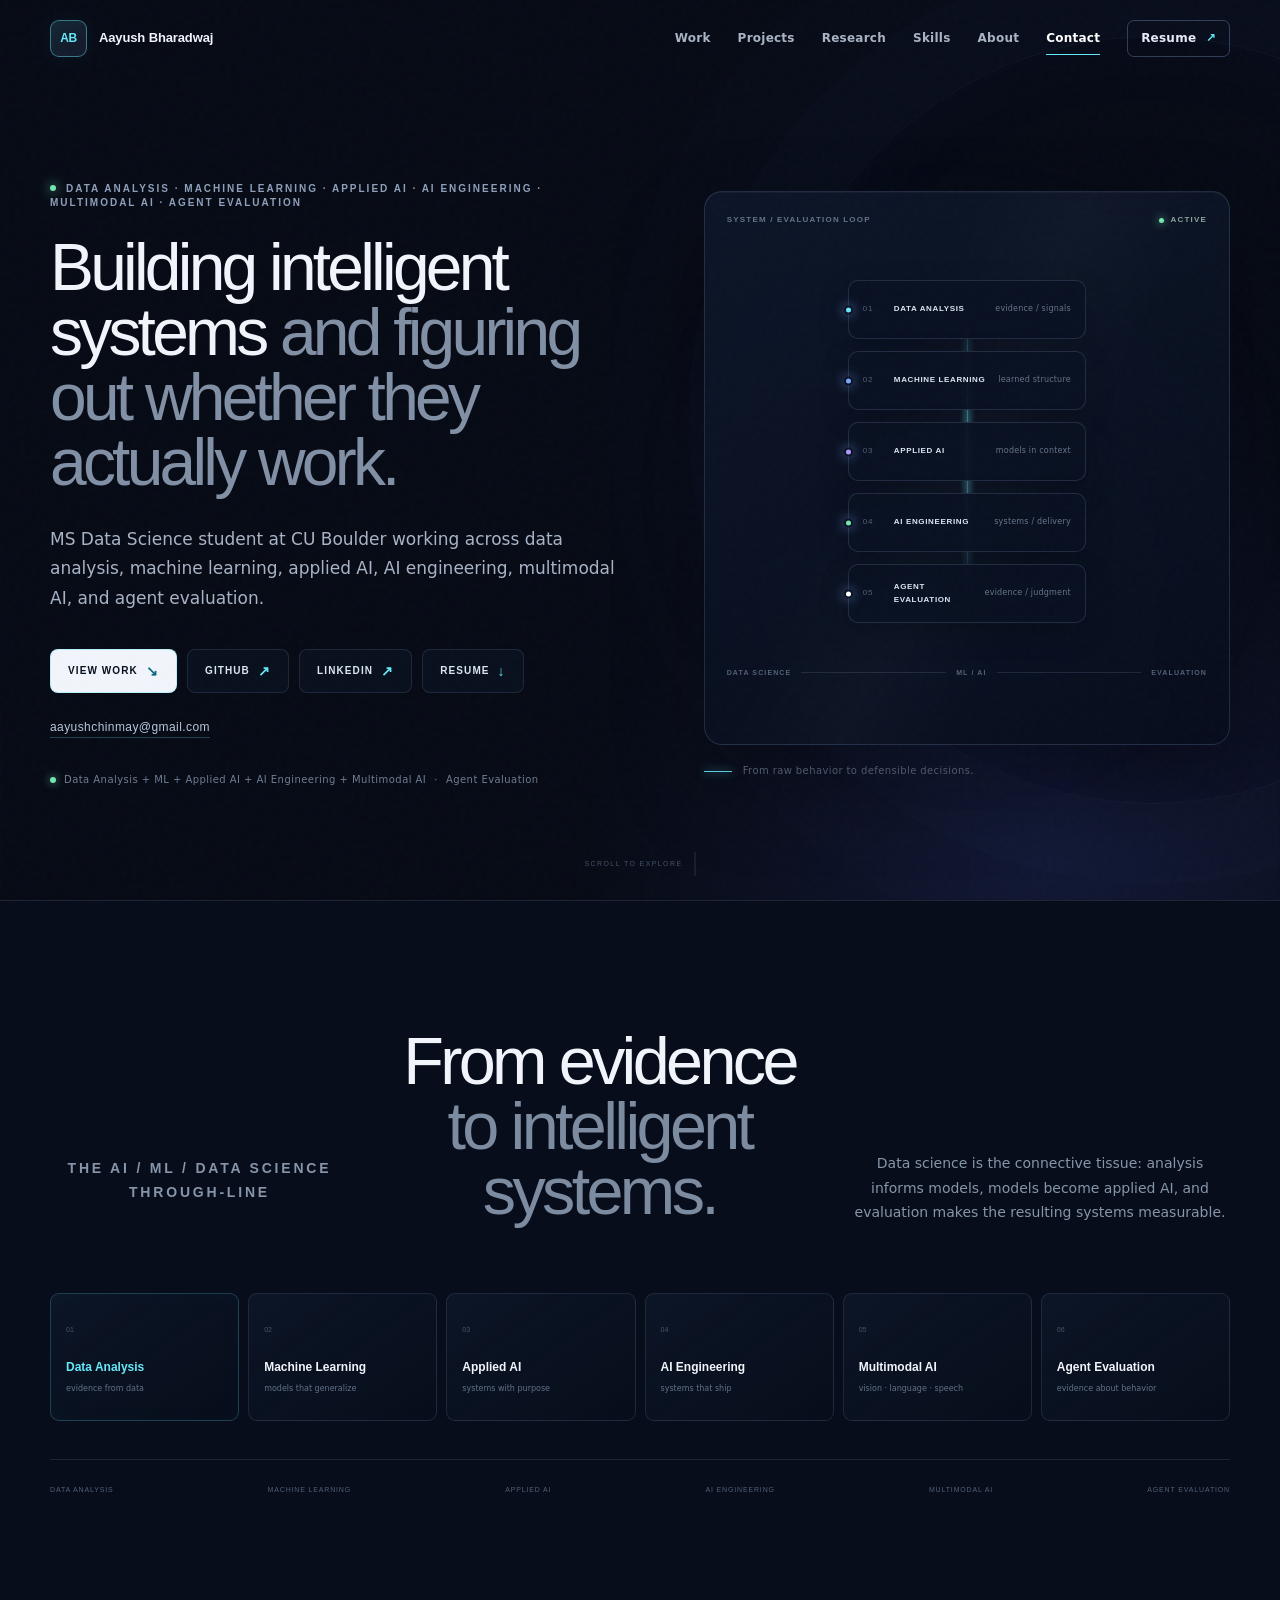
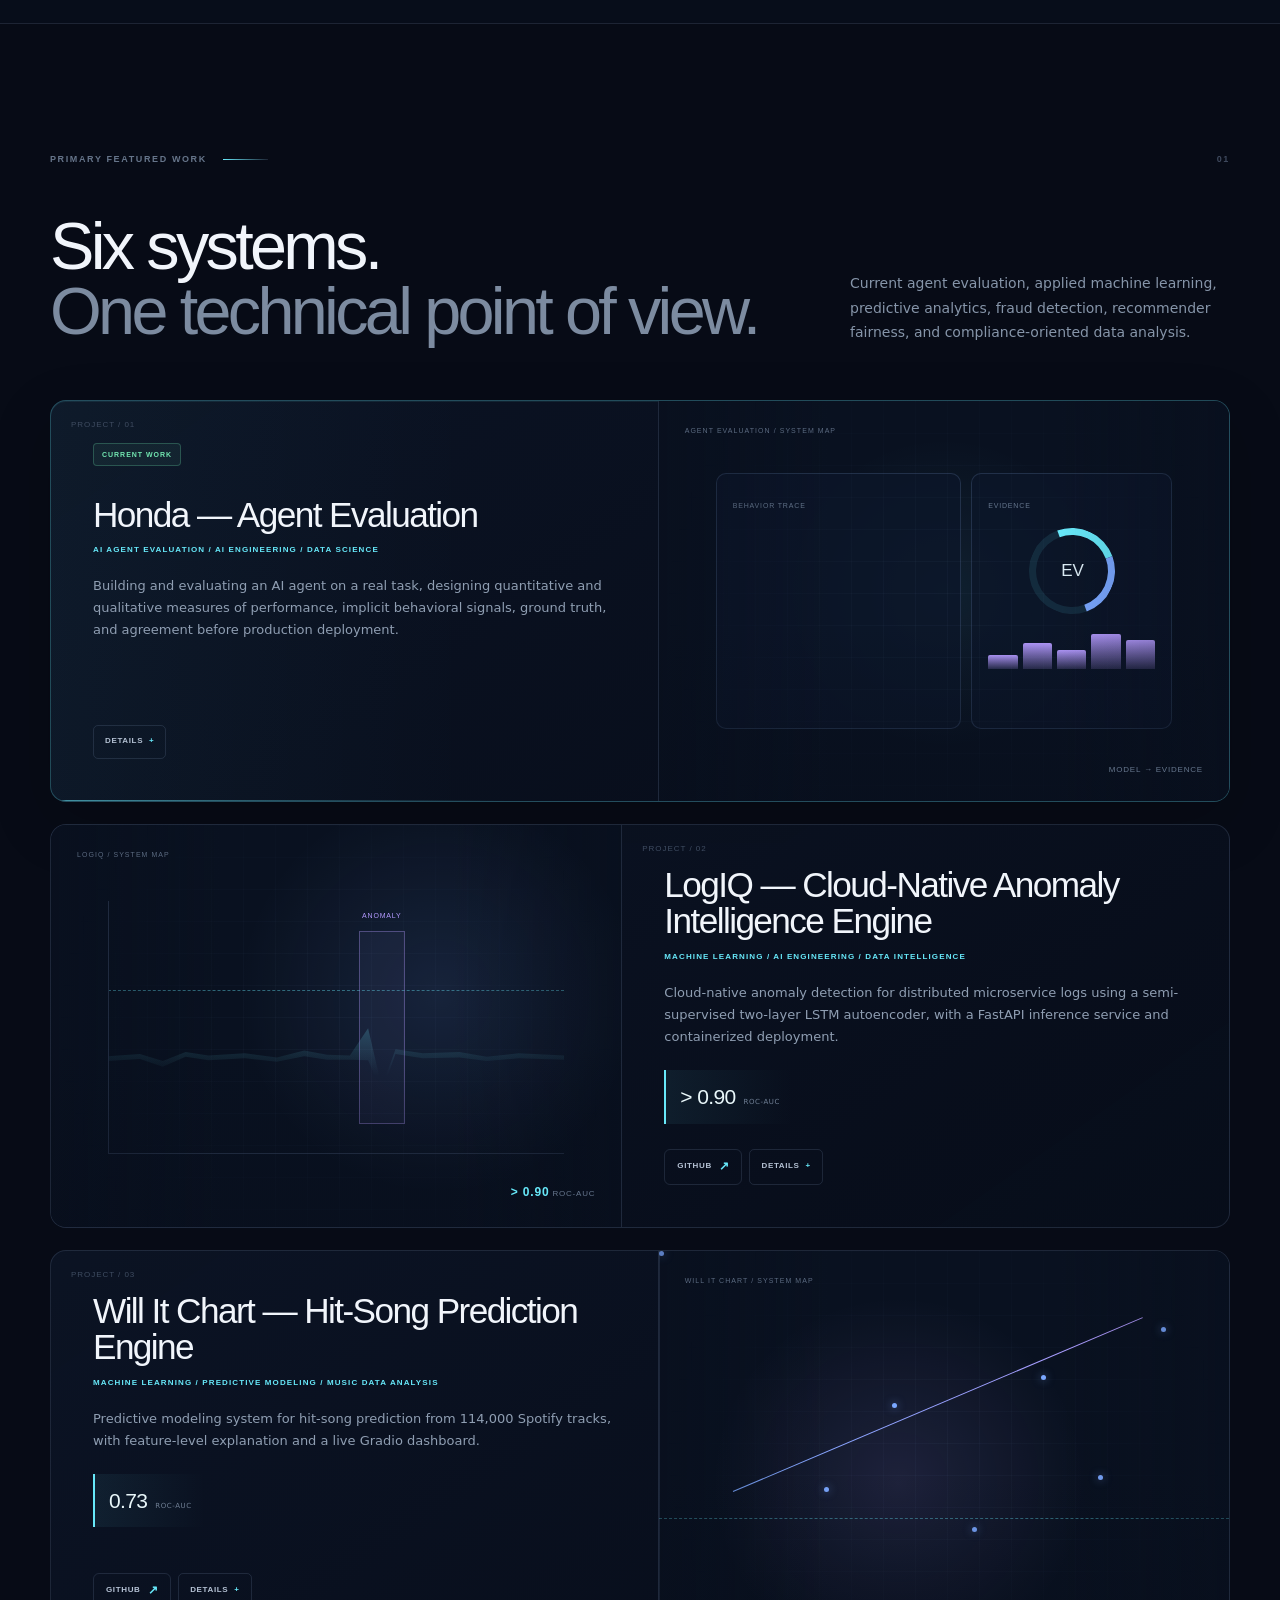
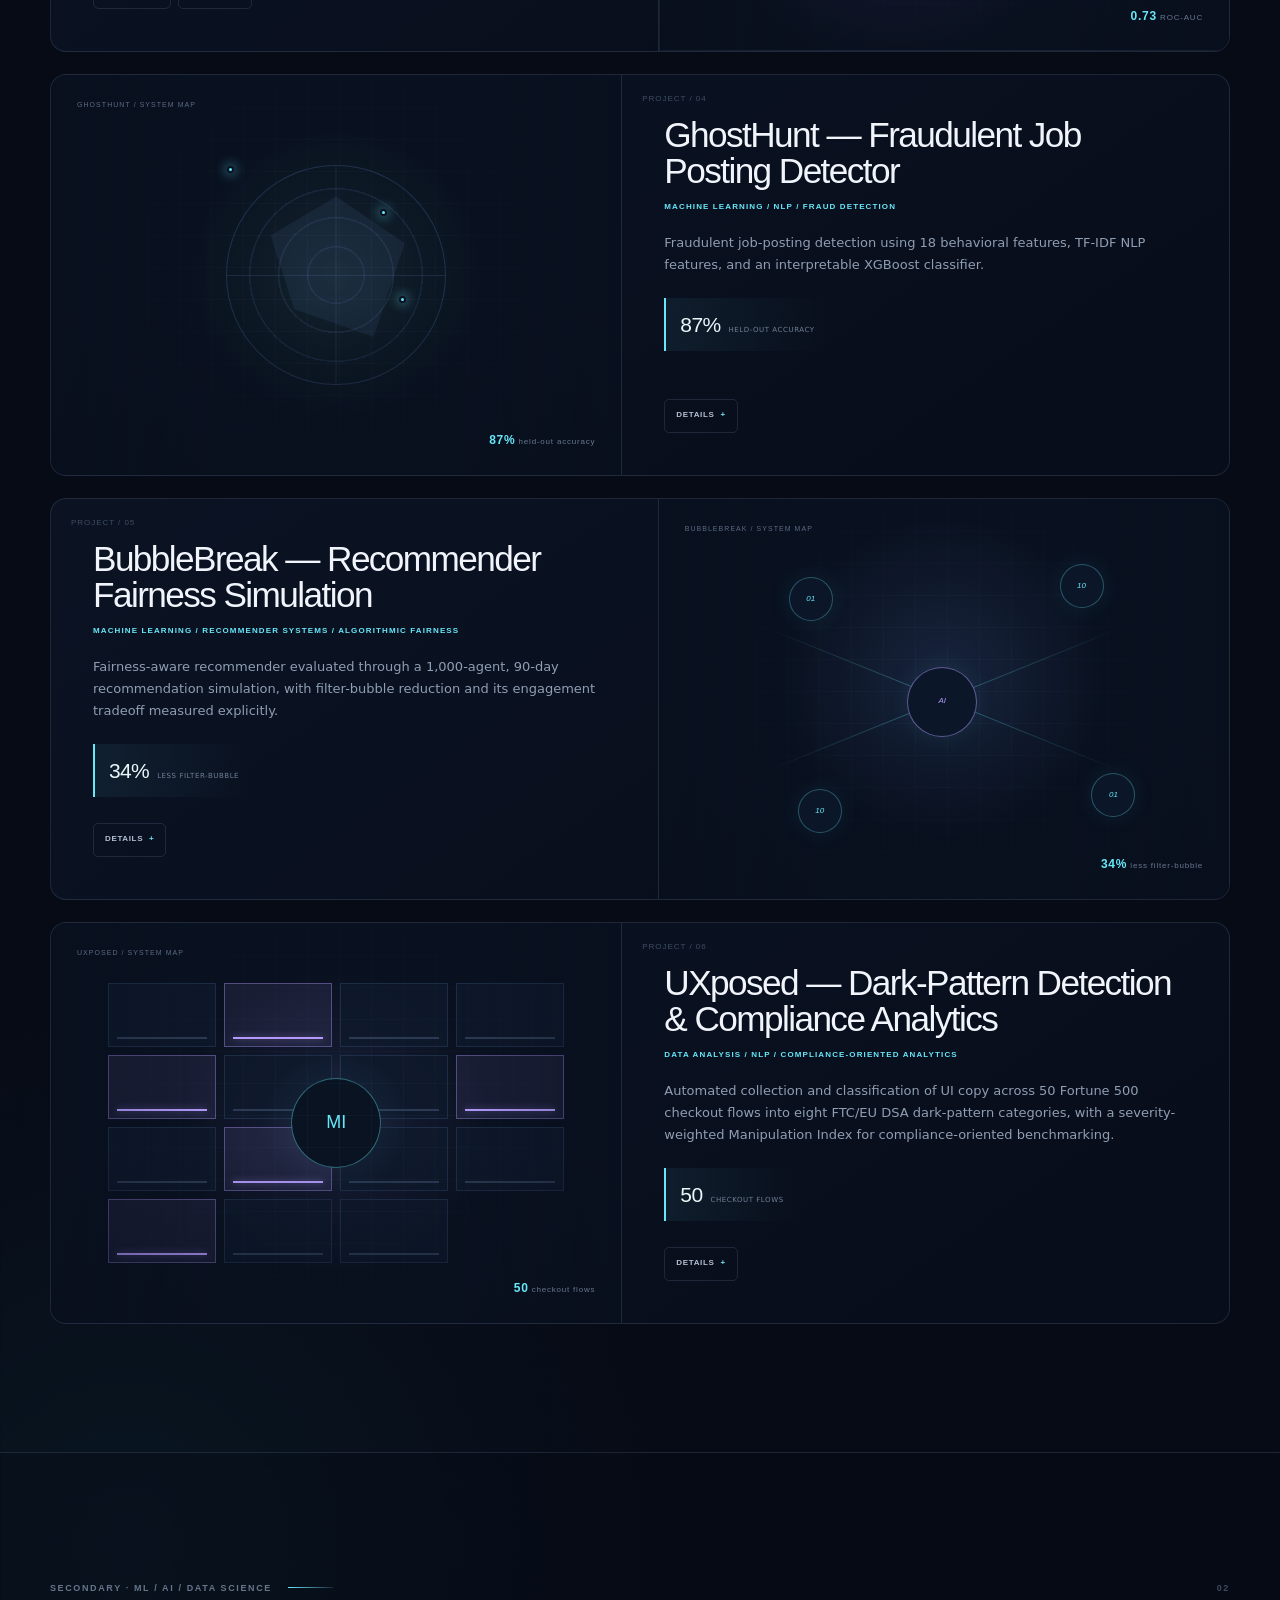
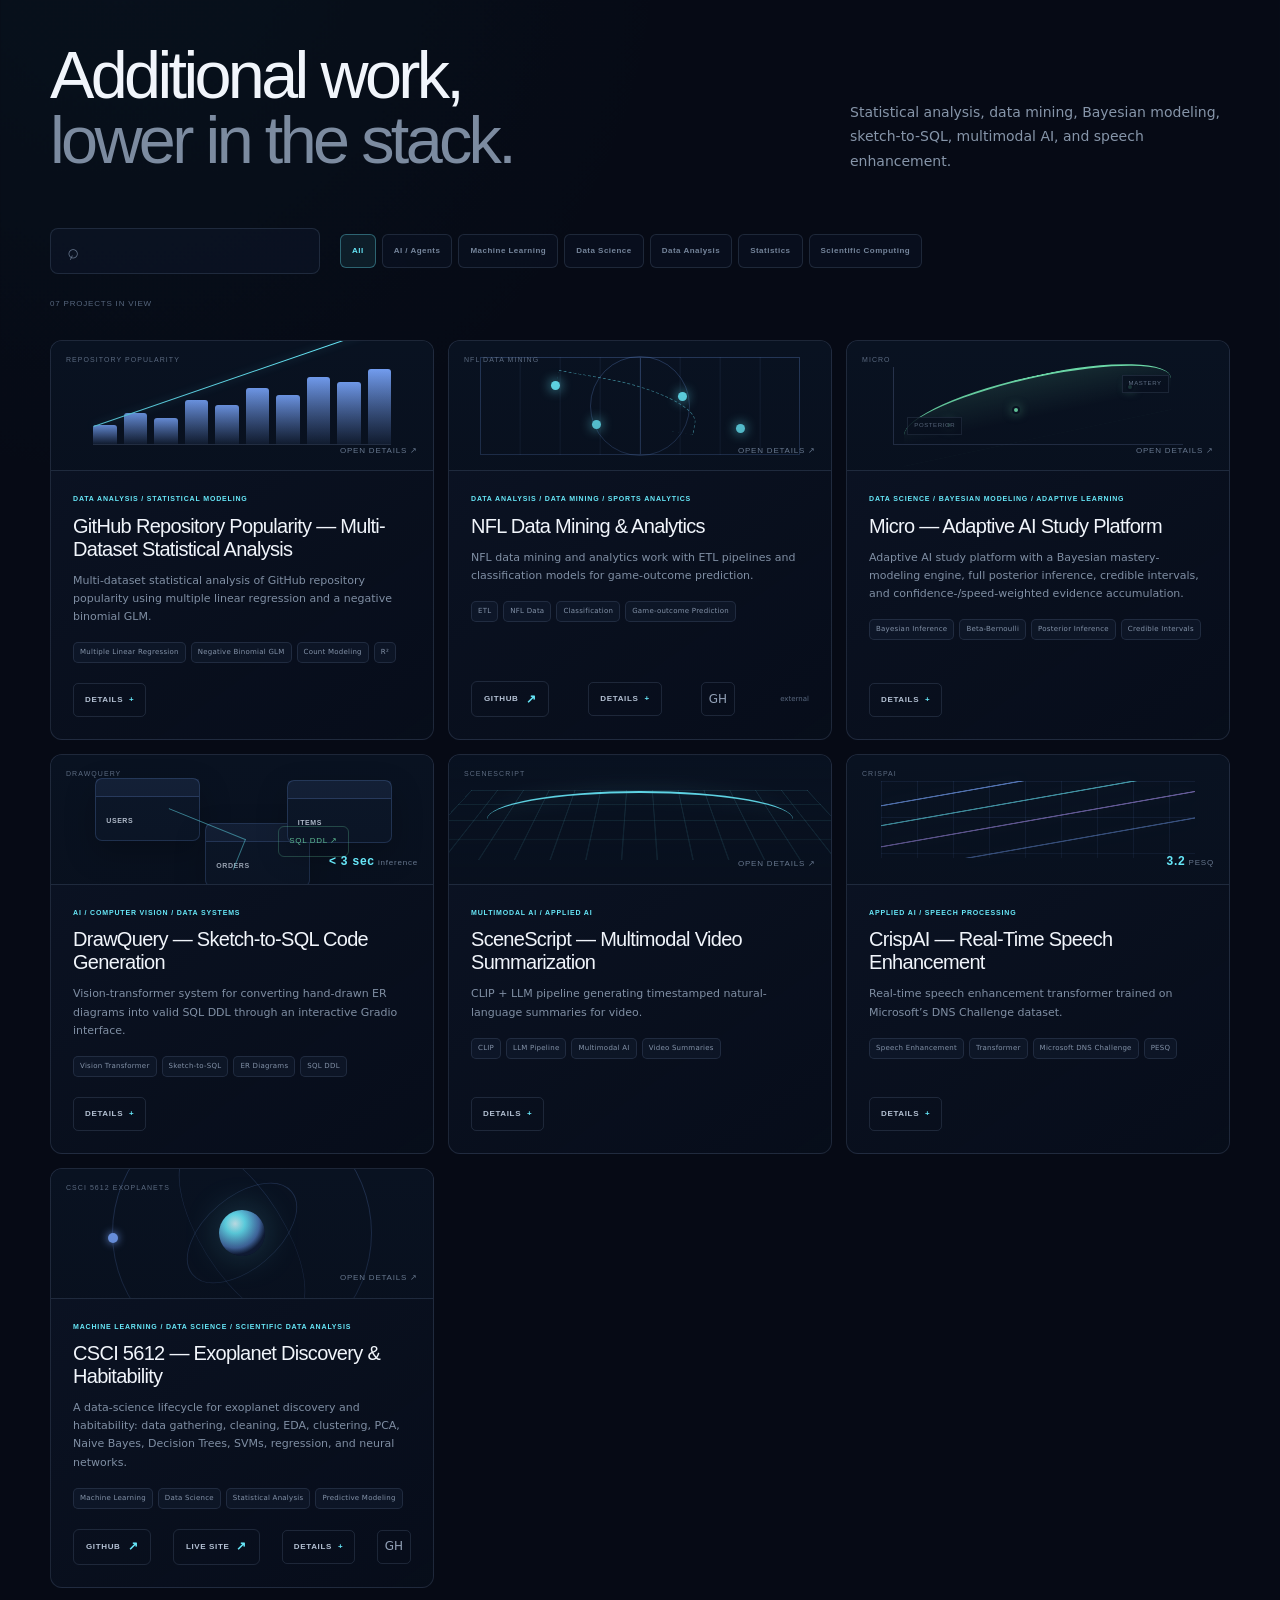
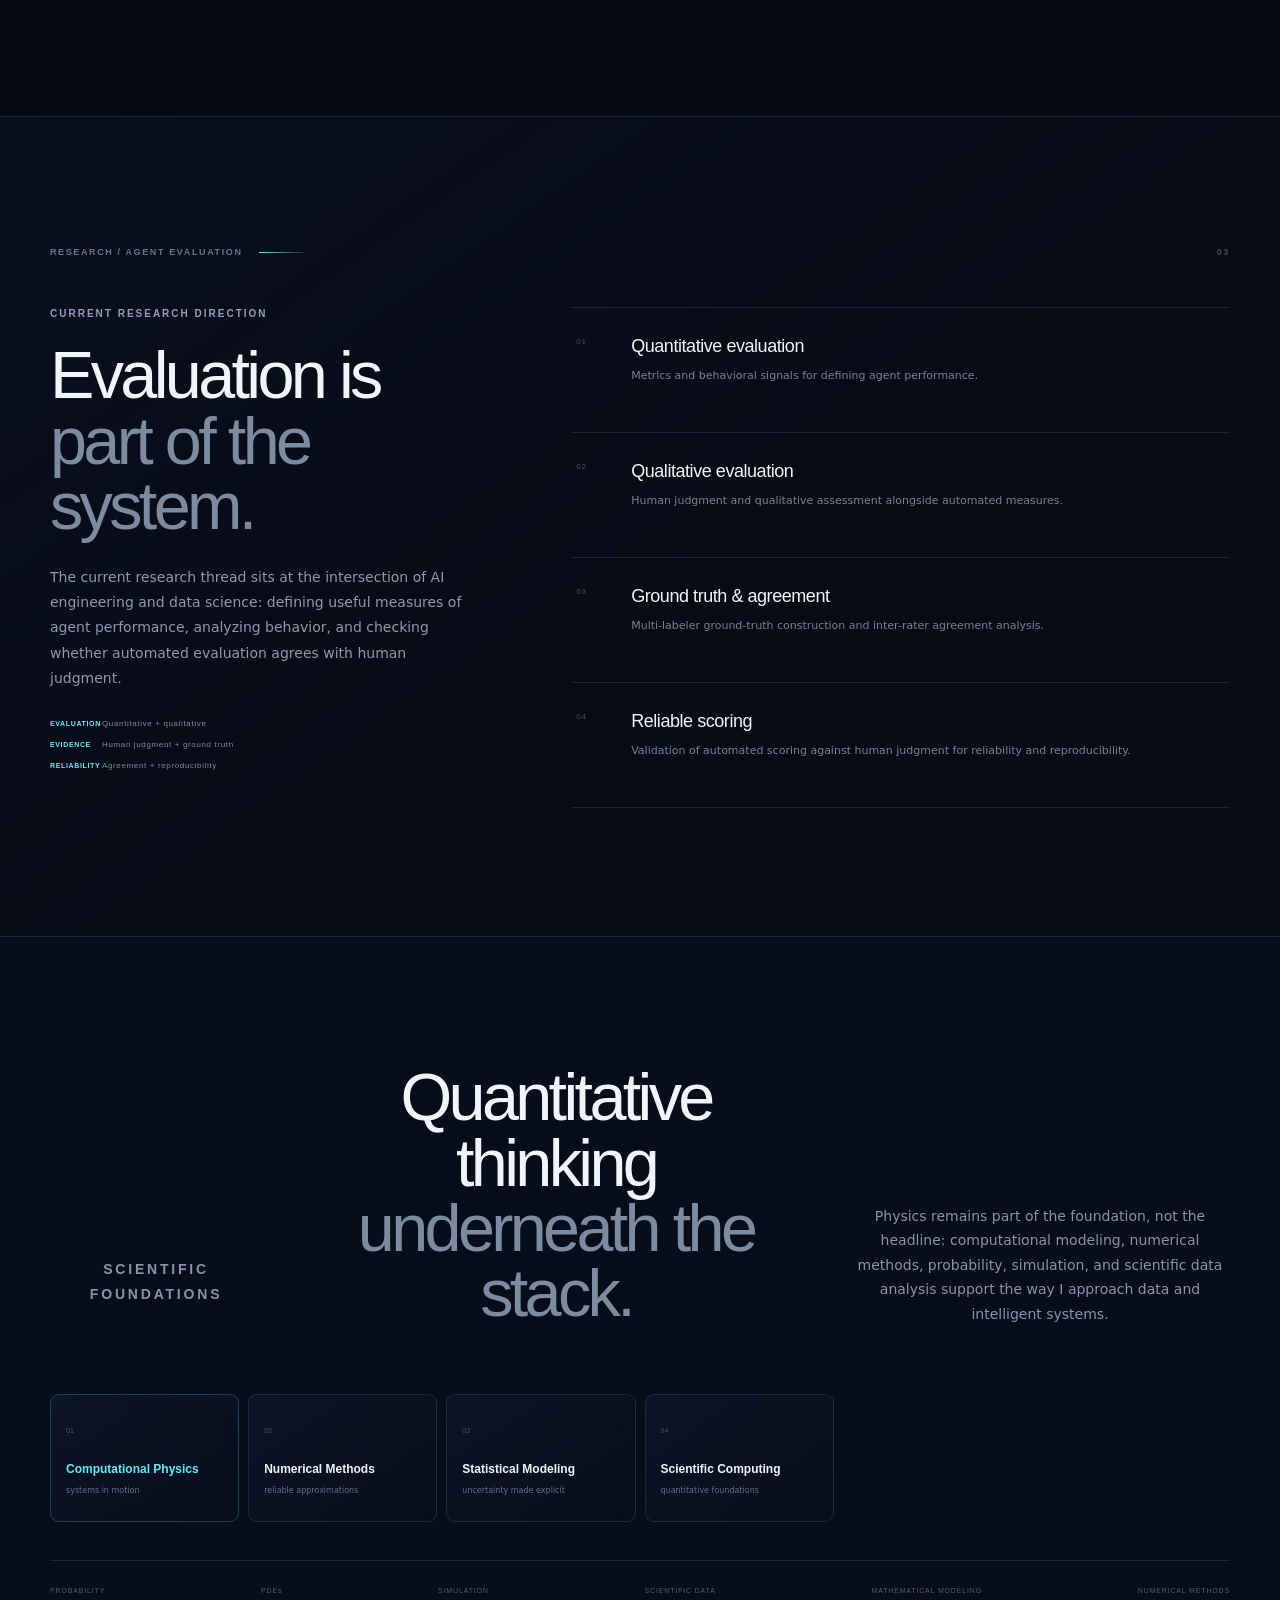
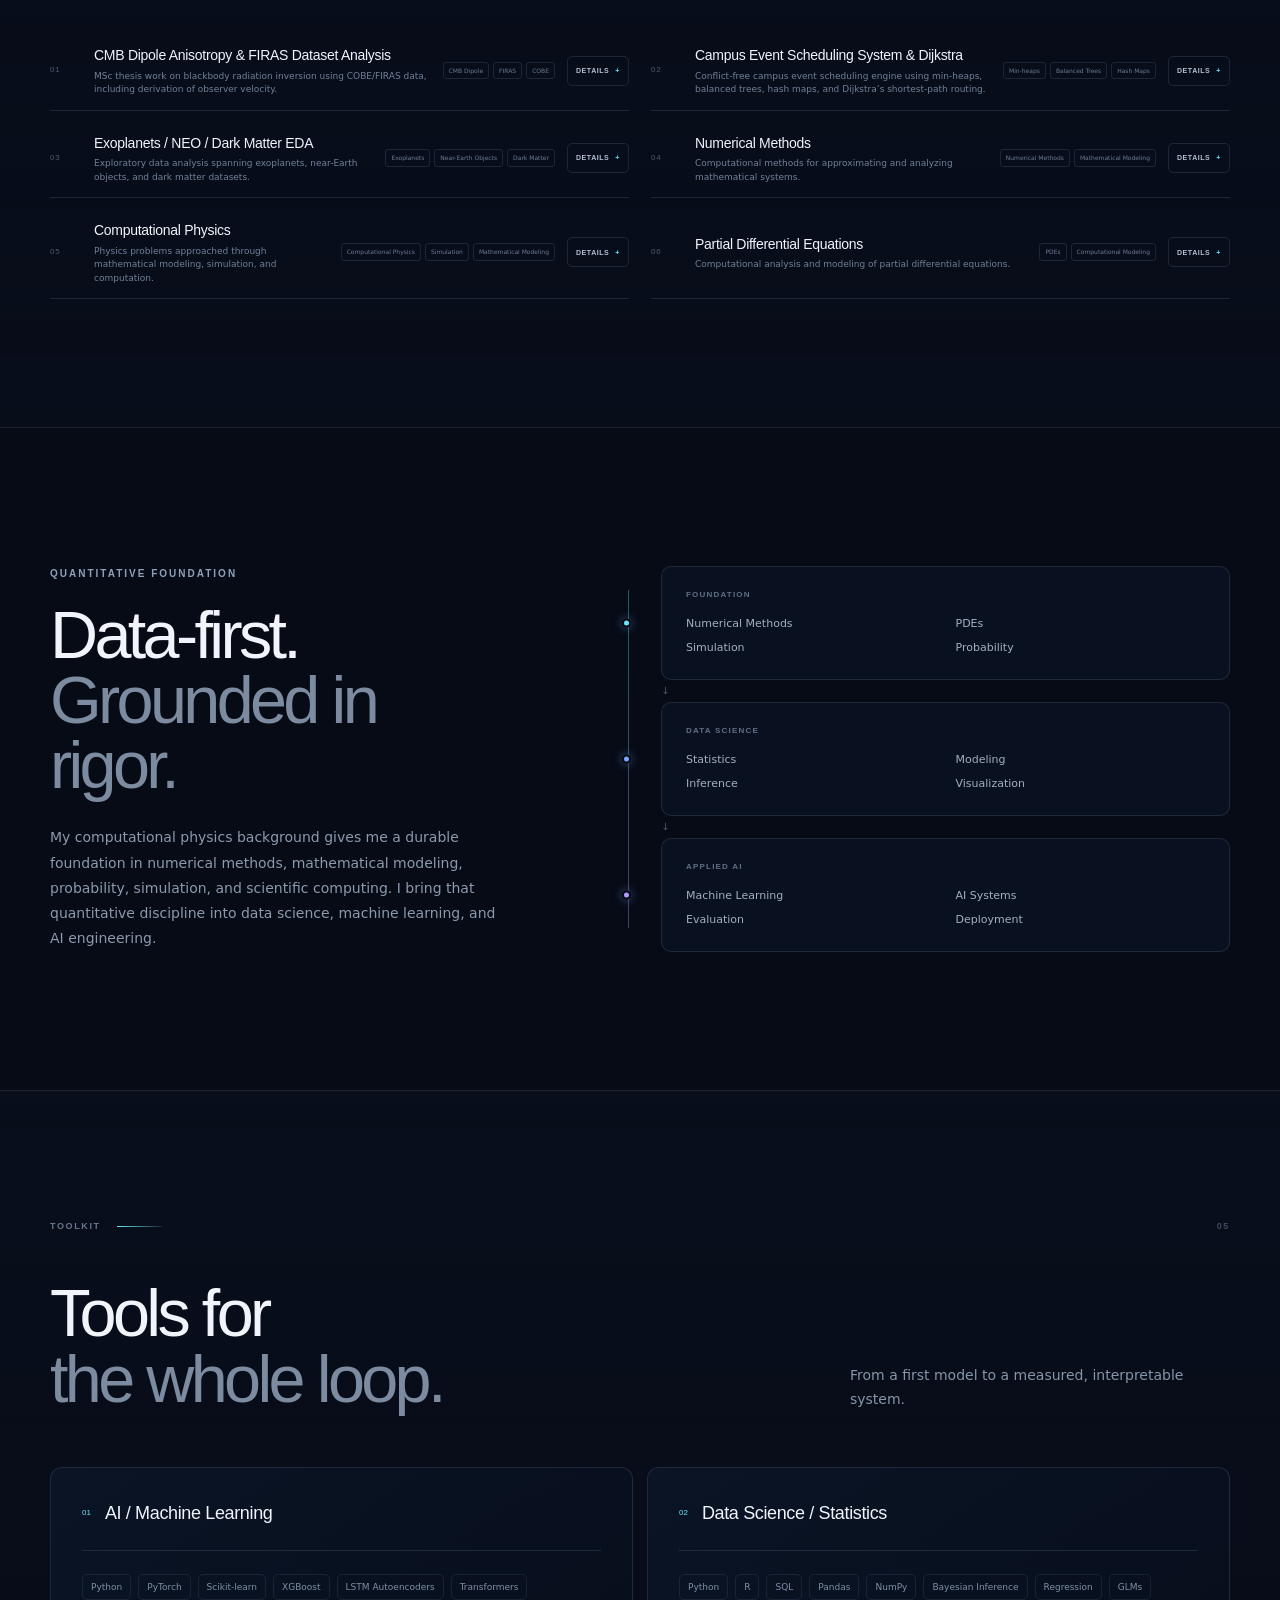
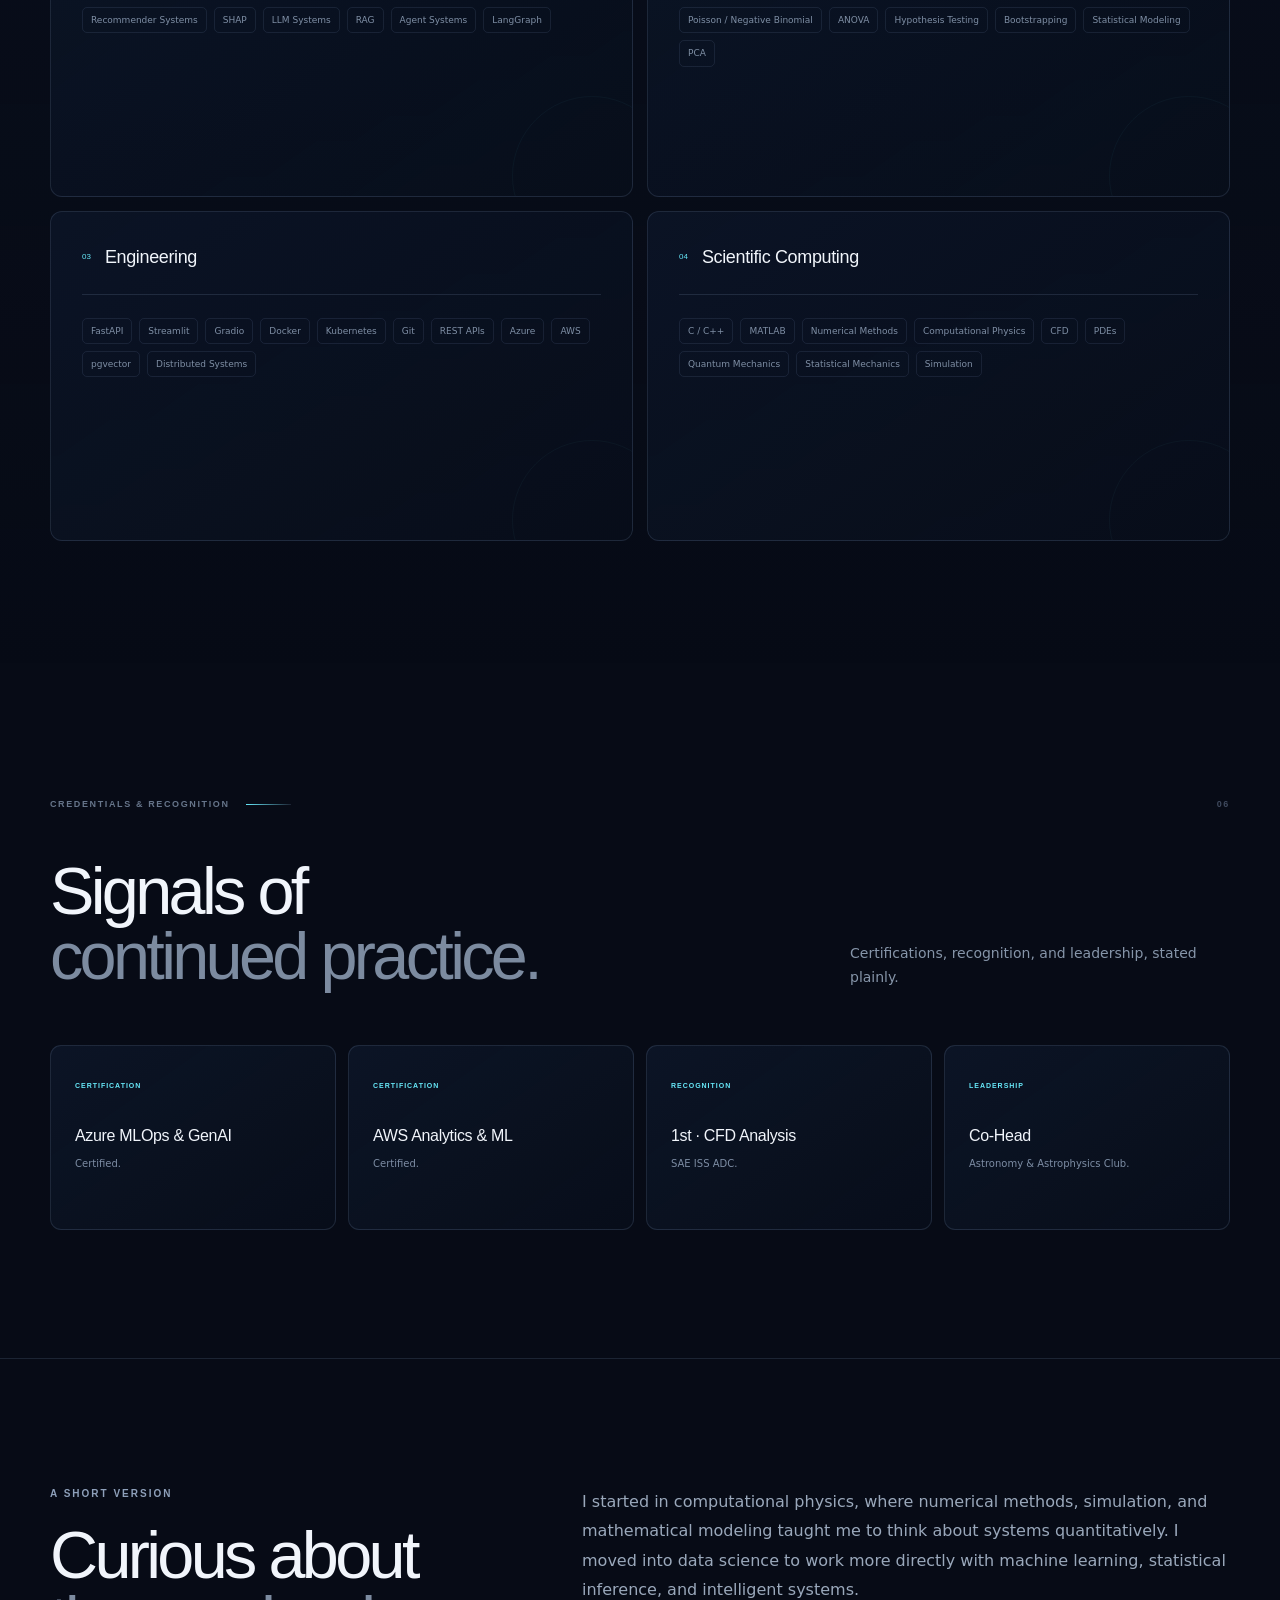
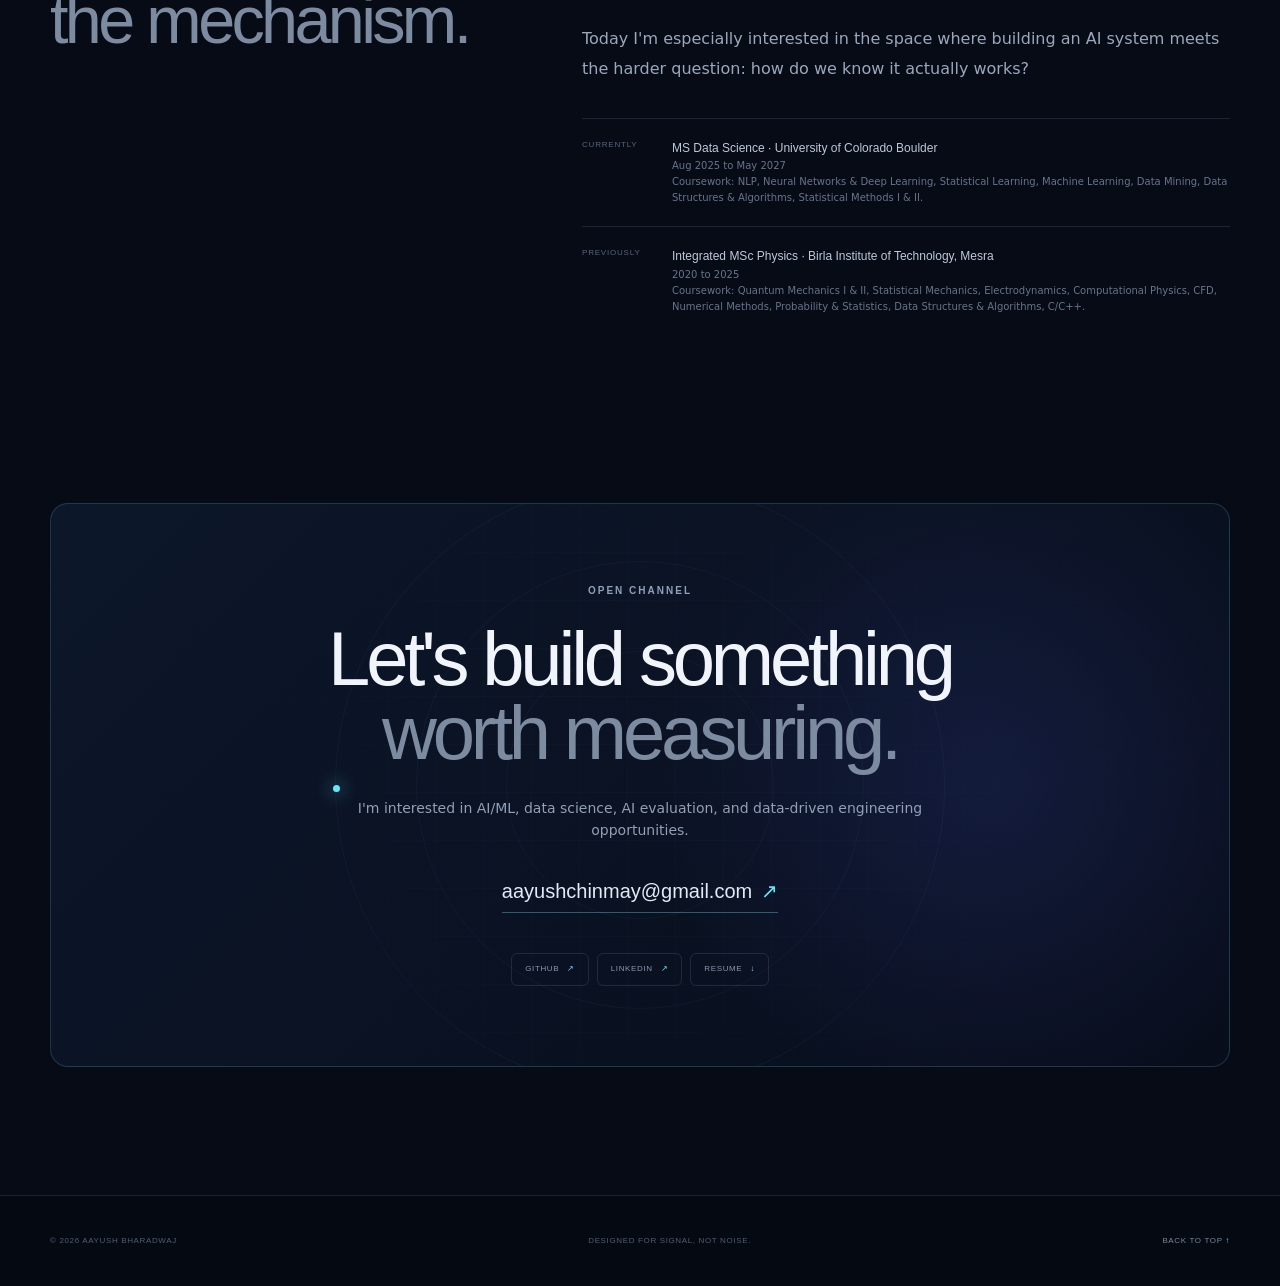
==== commit 06194b84: "Add files via upload" ====
--- a/index.html
+++ b/index.html
@@ -4,13 +4,13 @@
   <meta charset="utf-8">
   <meta name="viewport" content="width=device-width, initial-scale=1">
   <title>Aayush Bharadwaj | AI, Machine Learning &amp; Data Science</title>
-  <meta name="description" content="Portfolio of Aayush Bharadwaj, MS Data Science student at CU Boulder building machine-learning systems, AI agents, evaluation frameworks, data analysis workflows, and scientific computing projects.">
+  <meta name="description" content="Portfolio of Aayush Bharadwaj, MS Data Science student at CU Boulder building machine-learning systems, multimodal AI, AI agents, evaluation frameworks, data analysis workflows, and scientific computing projects.">
   <meta name="author" content="Aayush Bharadwaj">
   <meta name="theme-color" content="#070b16">
   <meta name="color-scheme" content="dark">
   <meta property="og:type" content="website">
   <meta property="og:title" content="Aayush Bharadwaj | AI, Machine Learning &amp; Data Science">
-  <meta property="og:description" content="Building intelligent systems—and finding out whether they actually work.">
+  <meta property="og:description" content="Building intelligent systems and finding out whether they actually work.">
   <link rel="stylesheet" href="./css/reset.css">
   <link rel="stylesheet" href="./css/styles.css">
   <script src="./js/projects.js" defer></script>
@@ -34,17 +34,17 @@
       <section class="hero section-pad" id="home" aria-labelledby="hero-title">
         <div class="hero-grid container">
           <div class="hero-copy">
-            <p class="eyebrow"><span class="eyebrow-dot" aria-hidden="true"></span>DATA SCIENCE · MACHINE LEARNING · APPLIED AI · AI ENGINEERING · AGENT EVALUATION</p>
-            <h1 id="hero-title">Building intelligent systems <span>— and figuring out whether they actually work.</span></h1>
-            <p class="hero-lede">MS Data Science student at CU Boulder working across data analysis, machine learning, applied AI, AI engineering, and agent evaluation.</p>
-            <div class="hero-actions"><a class="button button-primary" href="#work">View work <span aria-hidden="true">↘</span></a><a class="button button-quiet" href="https://github.com/Aayushx9" target="_blank" rel="noreferrer">GitHub <span aria-hidden="true">↗</span></a><a class="button button-quiet" href="https://linkedin.com/in/aayushbharadwaj" target="_blank" rel="noreferrer">LinkedIn <span aria-hidden="true">↗</span></a><a class="button button-quiet" href="./assets/resume/Aayush_Bharadwaj_Resume.pdf">Resume <span aria-hidden="true">↓</span></a></div>
+            <p class="eyebrow"><span class="eyebrow-dot" aria-hidden="true"></span>DATA ANALYSIS · MACHINE LEARNING · APPLIED AI · AI ENGINEERING · MULTIMODAL AI · AGENT EVALUATION</p>
+            <h1 id="hero-title">Building intelligent systems <span>and figuring out whether they actually work.</span></h1>
+            <p class="hero-lede">MS Data Science student at CU Boulder working across data analysis, machine learning, applied AI, AI engineering, multimodal AI, and agent evaluation.</p>
+            <div class="hero-actions"><a class="button button-primary" href="#work">View work <span aria-hidden="true">↘</span></a><a class="button button-quiet" href="https://github.com/Aayushx9" target="_blank" rel="noopener noreferrer">GitHub <span aria-hidden="true">↗</span></a><a class="button button-quiet" href="https://linkedin.com/in/aayushbharadwaj" target="_blank" rel="noopener noreferrer">LinkedIn <span aria-hidden="true">↗</span></a><a class="button button-quiet" href="./assets/resume/Aayush_Bharadwaj_Resume.pdf">Resume <span aria-hidden="true">↓</span></a></div>
             <a class="hero-email" href="mailto:aayushchinmay@gmail.com">aayushchinmay@gmail.com</a>
-            <p class="hero-status"><span class="status-pulse" aria-hidden="true"></span>Data Science + ML + AI Engineering <span aria-hidden="true">·</span> Agent Evaluation</p>
+            <p class="hero-status"><span class="status-pulse" aria-hidden="true"></span>Data Analysis + ML + Applied AI + AI Engineering + Multimodal AI <span aria-hidden="true">·</span> Agent Evaluation</p>
           </div>
-          <div class="hero-visual-wrap" aria-label="Data analysis to machine learning to applied AI to agent evaluation pipeline">
+          <div class="hero-visual-wrap" aria-label="Data analysis to machine learning to applied AI to AI engineering to multimodal AI to agent evaluation pipeline">
             <div class="hero-visual">
               <div class="visual-topline"><span>SYSTEM / EVALUATION LOOP</span><span class="live-indicator"><i aria-hidden="true"></i>ACTIVE</span></div>
-              <div class="system-diagram" role="img" aria-label="A technical pipeline moving from data analysis through machine learning and applied AI to agent evaluation"><div class="diagram-line" aria-hidden="true"><span></span></div><div class="diagram-node node-data"><span class="node-index">01</span><strong>DATA ANALYSIS</strong><small>evidence / signals</small></div><div class="diagram-node node-model"><span class="node-index">02</span><strong>MACHINE LEARNING</strong><small>learned structure</small></div><div class="diagram-node node-agent"><span class="node-index">03</span><strong>APPLIED AI</strong><small>models in context</small></div><div class="diagram-node node-evaluation"><span class="node-index">04</span><strong>AI ENGINEERING</strong><small>systems / delivery</small></div><div class="diagram-node node-insight"><span class="node-index">05</span><strong>AGENT EVALUATION</strong><small>evidence / judgment</small></div></div>
+              <div class="system-diagram" role="img" aria-label="A technical pipeline moving from data analysis through machine learning and applied AI to AI engineering and agent evaluation"><div class="diagram-line" aria-hidden="true"><span></span></div><div class="diagram-node node-data"><span class="node-index">01</span><strong>DATA ANALYSIS</strong><small>evidence / signals</small></div><div class="diagram-node node-model"><span class="node-index">02</span><strong>MACHINE LEARNING</strong><small>learned structure</small></div><div class="diagram-node node-agent"><span class="node-index">03</span><strong>APPLIED AI</strong><small>models in context</small></div><div class="diagram-node node-evaluation"><span class="node-index">04</span><strong>AI ENGINEERING</strong><small>systems / delivery</small></div><div class="diagram-node node-insight"><span class="node-index">05</span><strong>AGENT EVALUATION</strong><small>evidence / judgment</small></div></div>
               <div class="visual-footer"><span>DATA SCIENCE</span><span class="visual-rule" aria-hidden="true"></span><span>ML / AI</span><span class="visual-rule" aria-hidden="true"></span><span>EVALUATION</span></div>
             </div>
             <div class="visual-caption"><span class="caption-line" aria-hidden="true"></span><span>From raw behavior to defensible decisions.</span></div>
@@ -64,7 +64,7 @@
             <div class="discipline-step"><span>05</span><strong>Multimodal AI</strong><small>vision · language · speech</small></div>
             <div class="discipline-step"><span>06</span><strong>Agent Evaluation</strong><small>evidence about behavior</small></div>
           </div>
-          <div class="capability-row reveal"><span>DATA ANALYSIS</span><span>MACHINE LEARNING</span><span>APPLIED AI</span><span>AI ENGINEERING</span><span>AGENT EVALUATION</span><span>INTERPRETABILITY</span></div>
+          <div class="capability-row reveal"><span>DATA ANALYSIS</span><span>MACHINE LEARNING</span><span>APPLIED AI</span><span>AI ENGINEERING</span><span>MULTIMODAL AI</span><span>AGENT EVALUATION</span></div>
         </div>
       </section>
 
@@ -89,7 +89,7 @@
         <div class="container">
           <div class="section-kicker"><span>RESEARCH / AGENT EVALUATION</span><span class="kicker-rule" aria-hidden="true"></span><span>03</span></div>
           <div class="research-layout">
-            <div class="research-copy reveal"><p class="eyebrow">CURRENT RESEARCH DIRECTION</p><h2 id="research-title">Evaluation is<br><em>part of the system.</em></h2><p>The current research thread sits at the intersection of AI engineering and data science: defining useful measures of agent performance, analyzing behavior, and checking whether automated evaluation agrees with human judgment.</p><div class="tier-key"><span><b>EVALUATION</b> Quantitative + qualitative</span><span><b>EVIDENCE</b> Human judgment + ground truth</span><span><b>RELIABILITY</b> Agreement + reproducibility</span></div></div>
+            <div class="research-copy reveal"><p class="eyebrow">CURRENT RESEARCH DIRECTION</p><h2 id="research-title">Evaluation is<br><em>part of the system.</em></h2><p>The current research thread sits at the intersection of AI engineering and data science: defining useful measures of agent performance, analyzing behavior, and checking whether automated evaluation agrees with human judgment.</p><div class="tier-key"><div class="tier-key-row"><b class="tier-key-label">EVALUATION</b><span class="tier-key-value">Quantitative + qualitative</span></div><div class="tier-key-row"><b class="tier-key-label">EVIDENCE</b><span class="tier-key-value">Human judgment + ground truth</span></div><div class="tier-key-row"><b class="tier-key-label">RELIABILITY</b><span class="tier-key-value">Agreement + reproducibility</span></div></div></div>
             <div class="research-stack reveal">
               <div class="research-item"><span class="research-number">01</span><div><h3>Quantitative evaluation</h3><p>Metrics and behavioral signals for defining agent performance.</p></div></div>
               <div class="research-item"><span class="research-number">02</span><div><h3>Qualitative evaluation</h3><p>Human judgment and qualitative assessment alongside automated measures.</p></div></div>
@@ -102,7 +102,7 @@
 
       <section class="discipline section-pad foundations-section" id="foundations" aria-labelledby="foundations-title">
         <div class="container">
-          <div class="section-heading centered reveal"><p class="eyebrow">SCIENTIFIC FOUNDATIONS</p><h2 id="foundations-title">Quantitative thinking<br><em>underneath the stack.</em></h2><p>Physics remains part of the foundation—not the headline: computational modeling, numerical methods, probability, simulation, and scientific data analysis support the way I approach data and intelligent systems.</p></div>
+          <div class="section-heading centered reveal"><p class="eyebrow">SCIENTIFIC FOUNDATIONS</p><h2 id="foundations-title">Quantitative thinking<br><em>underneath the stack.</em></h2><p>Physics remains part of the foundation, not the headline: computational modeling, numerical methods, probability, simulation, and scientific data analysis support the way I approach data and intelligent systems.</p></div>
           <div class="discipline-flow foundation-flow" aria-label="Computational and quantitative foundations"><div class="discipline-step"><span>01</span><strong>Computational Physics</strong><small>systems in motion</small></div><div class="discipline-step"><span>02</span><strong>Numerical Methods</strong><small>reliable approximations</small></div><div class="discipline-step"><span>03</span><strong>Statistical Modeling</strong><small>uncertainty made explicit</small></div><div class="discipline-step"><span>04</span><strong>Scientific Computing</strong><small>quantitative foundations</small></div></div>
           <div class="capability-row reveal"><span>PROBABILITY</span><span>PDEs</span><span>SIMULATION</span><span>SCIENTIFIC DATA</span><span>MATHEMATICAL MODELING</span><span>NUMERICAL METHODS</span></div>
           <div class="foundation-list" id="foundation-projects" aria-label="Scientific foundation projects"></div>
@@ -117,11 +117,11 @@
         <div class="container"><div class="section-kicker"><span>TOOLKIT</span><span class="kicker-rule" aria-hidden="true"></span><span>05</span></div><div class="section-heading reveal"><h2 id="skills-title">Tools for<br><em>the whole loop.</em></h2><p>From a first model to a measured, interpretable system.</p></div><div class="skill-grid"><article class="skill-card reveal"><div class="skill-card-head"><span class="skill-index">01</span><h3>AI / Machine Learning</h3></div><ul><li>Python</li><li>PyTorch</li><li>Scikit-learn</li><li>XGBoost</li><li>LSTM Autoencoders</li><li>Transformers</li><li>Recommender Systems</li><li>SHAP</li><li>LLM Systems</li><li>RAG</li><li>Agent Systems</li><li>LangGraph</li></ul></article><article class="skill-card reveal"><div class="skill-card-head"><span class="skill-index">02</span><h3>Data Science / Statistics</h3></div><ul><li>Python</li><li>R</li><li>SQL</li><li>Pandas</li><li>NumPy</li><li>Bayesian Inference</li><li>Regression</li><li>GLMs</li><li>Poisson / Negative Binomial</li><li>ANOVA</li><li>Hypothesis Testing</li><li>Bootstrapping</li><li>Statistical Modeling</li><li>PCA</li></ul></article><article class="skill-card reveal"><div class="skill-card-head"><span class="skill-index">03</span><h3>Engineering</h3></div><ul><li>FastAPI</li><li>Streamlit</li><li>Gradio</li><li>Docker</li><li>Kubernetes</li><li>Git</li><li>REST APIs</li><li>Azure</li><li>AWS</li><li>pgvector</li><li>Distributed Systems</li></ul></article><article class="skill-card reveal"><div class="skill-card-head"><span class="skill-index">04</span><h3>Scientific Computing</h3></div><ul><li>C / C++</li><li>MATLAB</li><li>Numerical Methods</li><li>Computational Physics</li><li>CFD</li><li>PDEs</li><li>Quantum Mechanics</li><li>Statistical Mechanics</li><li>Simulation</li></ul></article></div></div>
       </section>
 
-      <section class="credentials section-pad" aria-labelledby="credentials-title"><div class="container"><div class="section-kicker"><span>CREDENTIALS &amp; RECOGNITION</span><span class="kicker-rule" aria-hidden="true"></span><span>06</span></div><div class="section-heading reveal"><h2 id="credentials-title">Signals of<br><em>continued practice.</em></h2><p>Certifications, recognition, and leadership — stated plainly.</p></div><div class="credential-grid"><article class="credential-card reveal"><span class="credential-type">CERTIFICATION</span><h3>Azure MLOps &amp; GenAI</h3><p>Certified.</p></article><article class="credential-card reveal"><span class="credential-type">CERTIFICATION</span><h3>AWS Analytics &amp; ML</h3><p>Certified.</p></article><article class="credential-card reveal"><span class="credential-type">RECOGNITION</span><h3>1st · CFD Analysis</h3><p>SAE ISS ADC.</p></article><article class="credential-card reveal"><span class="credential-type">LEADERSHIP</span><h3>Co-Head</h3><p>Astronomy &amp; Astrophysics Club.</p></article></div></div></section>
+      <section class="credentials section-pad" aria-labelledby="credentials-title"><div class="container"><div class="section-kicker"><span>CREDENTIALS &amp; RECOGNITION</span><span class="kicker-rule" aria-hidden="true"></span><span>06</span></div><div class="section-heading reveal"><h2 id="credentials-title">Signals of<br><em>continued practice.</em></h2><p>Certifications, recognition, and leadership, stated plainly.</p></div><div class="credential-grid"><article class="credential-card reveal"><span class="credential-type">CERTIFICATION</span><h3>Azure MLOps &amp; GenAI</h3><p>Certified.</p></article><article class="credential-card reveal"><span class="credential-type">CERTIFICATION</span><h3>AWS Analytics &amp; ML</h3><p>Certified.</p></article><article class="credential-card reveal"><span class="credential-type">RECOGNITION</span><h3>1st · CFD Analysis</h3><p>SAE ISS ADC.</p></article><article class="credential-card reveal"><span class="credential-type">LEADERSHIP</span><h3>Co-Head</h3><p>Astronomy &amp; Astrophysics Club.</p></article></div></div></section>
 
-      <section class="about section-pad" aria-labelledby="about-title"><div class="container about-layout"><div class="about-heading reveal"><p class="eyebrow">A SHORT VERSION</p><h2 id="about-title">Curious about<br><em>the mechanism.</em></h2></div><div class="about-copy reveal"><p>I started in computational physics, where numerical methods, simulation, and mathematical modeling taught me to think about systems quantitatively. I moved into data science to work more directly with machine learning, statistical inference, and intelligent systems.</p><p>Today I'm especially interested in the space where building an AI system meets the harder question: how do we know it actually works?</p><div class="education-line"><span>Currently</span><strong>MS Data Science · University of Colorado Boulder</strong><small>Aug 2025 – May 2027</small><small>Coursework: NLP, Neural Networks &amp; Deep Learning, Statistical Learning, Machine Learning, Data Mining, Data Structures &amp; Algorithms, Statistical Methods I &amp; II.</small></div><div class="education-line"><span>Previously</span><strong>Integrated MSc Physics · Birla Institute of Technology, Mesra</strong><small>2020 – 2025</small><small>Coursework: Quantum Mechanics I &amp; II, Statistical Mechanics, Electrodynamics, Computational Physics, CFD, Numerical Methods, Probability &amp; Statistics, Data Structures &amp; Algorithms, C/C++.</small></div></div></div></section>
+      <section class="about section-pad" aria-labelledby="about-title"><div class="container about-layout"><div class="about-heading reveal"><p class="eyebrow">A SHORT VERSION</p><h2 id="about-title">Curious about<br><em>the mechanism.</em></h2></div><div class="about-copy reveal"><p>I started in computational physics, where numerical methods, simulation, and mathematical modeling taught me to think about systems quantitatively. I moved into data science to work more directly with machine learning, statistical inference, and intelligent systems.</p><p>Today I'm especially interested in the space where building an AI system meets the harder question: how do we know it actually works?</p><div class="education-line"><span>Currently</span><strong>MS Data Science · University of Colorado Boulder</strong><small>Aug 2025 to May 2027</small><small>Coursework: NLP, Neural Networks &amp; Deep Learning, Statistical Learning, Machine Learning, Data Mining, Data Structures &amp; Algorithms, Statistical Methods I &amp; II.</small></div><div class="education-line"><span>Previously</span><strong>Integrated MSc Physics · Birla Institute of Technology, Mesra</strong><small>2020 to 2025</small><small>Coursework: Quantum Mechanics I &amp; II, Statistical Mechanics, Electrodynamics, Computational Physics, CFD, Numerical Methods, Probability &amp; Statistics, Data Structures &amp; Algorithms, C/C++.</small></div></div></div></section>
 
-      <section class="contact section-pad" id="contact" aria-labelledby="contact-title"><div class="container contact-card reveal"><div class="contact-orbit" aria-hidden="true"><span></span><span></span><span></span></div><p class="eyebrow">OPEN CHANNEL</p><h2 id="contact-title">Let's build something<br><em>worth measuring.</em></h2><p>I'm interested in AI/ML, data science, AI evaluation, and data-driven engineering opportunities.</p><a class="contact-email" href="mailto:aayushchinmay@gmail.com">aayushchinmay@gmail.com <span aria-hidden="true">↗</span></a><div class="contact-links"><a href="https://github.com/Aayushx9" target="_blank" rel="noreferrer">GitHub <span aria-hidden="true">↗</span></a><a href="https://linkedin.com/in/aayushbharadwaj" target="_blank" rel="noreferrer">LinkedIn <span aria-hidden="true">↗</span></a><a href="./assets/resume/Aayush_Bharadwaj_Resume.pdf">Resume <span aria-hidden="true">↓</span></a></div></div></section>
+      <section class="contact section-pad" id="contact" aria-labelledby="contact-title"><div class="container contact-card reveal"><div class="contact-orbit" aria-hidden="true"><span></span><span></span><span></span></div><p class="eyebrow">OPEN CHANNEL</p><h2 id="contact-title">Let's build something<br><em>worth measuring.</em></h2><p>I'm interested in AI/ML, data science, AI evaluation, and data-driven engineering opportunities.</p><a class="contact-email" href="mailto:aayushchinmay@gmail.com">aayushchinmay@gmail.com <span aria-hidden="true">↗</span></a><div class="contact-links"><a href="https://github.com/Aayushx9" target="_blank" rel="noopener noreferrer">GitHub <span aria-hidden="true">↗</span></a><a href="https://linkedin.com/in/aayushbharadwaj" target="_blank" rel="noopener noreferrer">LinkedIn <span aria-hidden="true">↗</span></a><a href="./assets/resume/Aayush_Bharadwaj_Resume.pdf">Resume <span aria-hidden="true">↓</span></a></div></div></section>
     </main>
 
     <footer class="site-footer"><div class="container footer-inner"><p>© <span id="current-year">2026</span> Aayush Bharadwaj</p><p>Designed for signal, not noise.</p><a href="#home">Back to top <span aria-hidden="true">↑</span></a></div></footer>
--- a/css/styles.css
+++ b/css/styles.css
@@ -288,7 +288,7 @@
 .node-evaluation::before { background: var(--green); }
 .node-insight::before { background: white; }
 .node-index { position: absolute; left: 14px; color: #506079; font-family: var(--font-display); font-size: 8px; letter-spacing: .08em; }
-.diagram-node strong { color: #dce6f3; font-family: var(--font-display); font-size: 10px; letter-spacing: .12em; }
+.diagram-node strong { color: #dce6f3; font-family: var(--font-display); font-size: 8px; letter-spacing: .08em; }
 .diagram-node small { color: #65748a; font-size: 8px; letter-spacing: .025em; }
 .visual-footer { display: flex; align-items: center; gap: 10px; color: #526178; font-family: var(--font-display); font-size: 7px; font-weight: 650; letter-spacing: .16em; }
 .visual-rule { height: 1px; flex: 1; background: var(--line); }
@@ -349,40 +349,53 @@
 .meter-track i:nth-child(3) { background: var(--green); }
 
 .featured { border-top: 1px solid var(--line); }
-.featured-list { display: grid; gap: 20px; }
+.featured-list { display: grid; grid-template-columns: 1fr; gap: 22px; align-items: stretch; }
 .project-card {
   position: relative;
   display: grid;
-  min-height: 400px;
+  min-height: 0;
   overflow: hidden;
-  grid-template-columns: 1.06fr .94fr;
+  grid-template-columns: minmax(0, 1.03fr) minmax(0, .97fr);
   border: 1px solid var(--line);
   border-radius: 16px;
   background: linear-gradient(145deg, rgba(13, 22, 40, .78), rgba(8, 14, 27, .72));
   transition: transform .45s var(--ease), border-color .45s, box-shadow .45s;
 }
 .project-card:hover { transform: translateY(-5px); border-color: rgba(137, 169, 226, .28); box-shadow: 0 30px 80px rgba(0, 0, 0, .25); }
-.project-card:nth-child(even) { grid-template-columns: .94fr 1.06fr; }
-.project-card:nth-child(even) .project-visual { order: 2; }
-.project-content { position: relative; z-index: 2; display: flex; min-width: 0; padding: 42px; flex-direction: column; justify-content: center; }
-.project-index { position: absolute; top: 24px; left: 26px; color: #3f4c61; font-family: var(--font-display); font-size: 8px; letter-spacing: .12em; }
-.project-badge { align-self: flex-start; margin-bottom: 55px; padding: 5px 8px; border: 1px solid rgba(114, 230, 177, .25); border-radius: 4px; background: rgba(114, 230, 177, .06); color: var(--green); font-family: var(--font-display); font-size: 7px; font-weight: 650; letter-spacing: .14em; text-transform: uppercase; }
-.project-card h3 { max-width: 480px; font-family: var(--font-display); font-size: clamp(30px, 3.2vw, 45px); font-weight: 510; letter-spacing: -.045em; line-height: 1.05; }
+.project-card--flagship { border-color: rgba(103, 232, 249, .28); box-shadow: 0 20px 60px rgba(0, 0, 0, .2), inset 0 1px rgba(103, 232, 249, .08); }
+.project-card--flagship .project-content { background: linear-gradient(90deg, rgba(103, 232, 249, .035), transparent 70%); }
+.project-card--honda-agent-evaluation .project-visual { background: radial-gradient(circle at 50% 50%, rgba(103, 232, 249, .11), transparent 43%), #091120; }
+.project-card--logiq .project-visual { background: radial-gradient(circle at 68% 42%, rgba(122, 167, 255, .12), transparent 44%), #091120; }
+.project-card--will-it-chart .project-visual { background: radial-gradient(circle at 42% 58%, rgba(180, 154, 255, .12), transparent 46%), #091120; }
+.project-card--ghosthunt .project-visual { background: radial-gradient(circle at 50% 50%, rgba(114, 230, 177, .09), transparent 42%), #091120; }
+.project-card--bubblebreak .project-visual { background: radial-gradient(circle at 50% 45%, rgba(122, 167, 255, .13), transparent 45%), #091120; }
+.project-card--uxposed .project-visual { background: radial-gradient(circle at 50% 50%, rgba(180, 154, 255, .11), transparent 44%), #091120; }
+.project-card--flagship .project-badge { margin-bottom: 31px; }
+.project-card--flagship .project-visual { background: radial-gradient(circle at 50% 48%, rgba(103, 232, 249, .07), transparent 44%), #091120; }
+.project-card--flagship .project-content::after { position: absolute; right: 0; bottom: 0; left: 0; height: 1px; background: linear-gradient(90deg, var(--cyan), transparent 75%); content: ""; opacity: .6; }
+.project-card--flagship .project-content { position: relative; z-index: 2; }
+.project-card:nth-child(even) { grid-template-columns: minmax(0, .97fr) minmax(0, 1.03fr); }
+.project-card:nth-child(even) .project-content { order: 2; }
+.project-card:nth-child(even) .project-visual { order: 1; border-right: 1px solid var(--line); border-left: 0; }
+.project-content { position: relative; z-index: 2; display: flex; min-width: 0; min-height: 0; padding: 42px; flex-direction: column; justify-content: center; }
+.project-index { position: absolute; top: 18px; left: 20px; color: #3f4c61; font-family: var(--font-display); font-size: 8px; letter-spacing: .12em; }
+.project-badge { align-self: flex-start; margin-bottom: 27px; padding: 5px 8px; border: 1px solid rgba(114, 230, 177, .25); border-radius: 4px; background: rgba(114, 230, 177, .06); color: var(--green); font-family: var(--font-display); font-size: 7px; font-weight: 650; letter-spacing: .14em; text-transform: uppercase; }
+.project-card h3 { max-width: 520px; font-family: var(--font-display); font-size: clamp(29px, 2.75vw, 42px); font-weight: 510; letter-spacing: -.045em; line-height: 1.04; }
 .project-category { margin-top: 11px; color: var(--cyan); font-family: var(--font-display); font-size: 8px; font-weight: 650; letter-spacing: .14em; text-transform: uppercase; }
-.project-description { max-width: 520px; margin-top: 18px; color: #8f9eb2; font-size: 13px; line-height: 1.75; }
-.project-metric { display: flex; width: fit-content; margin-top: 25px; padding: 11px 15px; align-items: baseline; gap: 9px; border-left: 2px solid var(--cyan); background: linear-gradient(90deg, rgba(103, 232, 249, .065), transparent); }
-.project-metric strong { color: #e9f7fa; font-family: var(--font-display); font-size: 22px; font-weight: 520; letter-spacing: -.03em; }
-.project-metric span { color: #718096; font-size: 8px; letter-spacing: .1em; text-transform: uppercase; }
-.project-actions { display: flex; margin-top: 30px; flex-wrap: wrap; gap: 9px; }
-.project-link { display: inline-flex; min-height: 38px; padding: 0 13px; align-items: center; gap: 7px; border: 1px solid var(--line); border-radius: 6px; color: #b6c3d6; font-family: var(--font-display); font-size: 8px; font-weight: 650; letter-spacing: .09em; text-transform: uppercase; transition: border-color .2s, color .2s, background .2s; }
+.project-description { max-width: 540px; margin-top: 18px; color: #8f9eb2; font-size: 13px; line-height: 1.7; }
+.project-metric { display: flex; width: fit-content; margin-top: 22px; padding: 10px 14px; align-items: baseline; gap: 8px; border-left: 2px solid var(--cyan); background: linear-gradient(90deg, rgba(103, 232, 249, .065), transparent); }
+.project-metric strong { color: #e9f7fa; font-family: var(--font-display); font-size: 21px; font-weight: 520; letter-spacing: -.03em; }
+.project-metric span { color: #718096; font-size: 7px; letter-spacing: .08em; text-transform: uppercase; }
+.project-actions { display: flex; margin-top: auto; padding-top: 25px; flex-wrap: wrap; gap: 7px; }
+.project-link { display: inline-flex; min-height: 36px; padding: 0 12px; align-items: center; gap: 7px; border: 1px solid var(--line); border-radius: 6px; color: #b6c3d6; font-family: var(--font-display); font-size: 8px; font-weight: 650; letter-spacing: .08em; text-transform: uppercase; transition: border-color .2s, color .2s, background .2s; }
 .project-link:hover { border-color: rgba(103, 232, 249, .35); background: rgba(103, 232, 249, .045); color: white; }
 .project-link span { color: var(--cyan); font-size: 12px; }
 .project-visual { position: relative; min-height: 400px; overflow: hidden; border-left: 1px solid var(--line); background: #091120; }
 .project-card:nth-child(even) .project-visual { border-right: 1px solid var(--line); border-left: 0; }
-.project-visual::before { position: absolute; z-index: 1; inset: 0; background: linear-gradient(90deg, rgba(7, 13, 26, .22), transparent 30%, transparent 70%, rgba(7, 13, 26, .25)), linear-gradient(0deg, rgba(7, 13, 26, .32), transparent 40%); content: ""; pointer-events: none; }
+.project-visual::before { position: absolute; z-index: 1; inset: 0; background: linear-gradient(90deg, rgba(7, 13, 26, .28), transparent 30%, transparent 70%, rgba(7, 13, 26, .3)), linear-gradient(0deg, rgba(7, 13, 26, .38), transparent 45%); content: ""; pointer-events: none; }
 .project-visual::after { position: absolute; inset: 0; background-image: linear-gradient(rgba(130, 157, 205, .05) 1px, transparent 1px), linear-gradient(90deg, rgba(130, 157, 205, .05) 1px, transparent 1px); background-size: 32px 32px; content: ""; mask-image: radial-gradient(circle, black, transparent 82%); }
-.visual-code { position: absolute; z-index: 3; top: 23px; left: 25px; color: #5b6a80; font-family: var(--font-display); font-size: 7px; letter-spacing: .15em; }
-.visual-metric { position: absolute; z-index: 3; right: 25px; bottom: 23px; color: #67778e; font-family: var(--font-display); font-size: 8px; letter-spacing: .12em; }
+.visual-code { position: absolute; z-index: 3; top: 24px; left: 26px; color: #5b6a80; font-family: var(--font-display); font-size: 7px; letter-spacing: .15em; }
+.visual-metric { position: absolute; z-index: 3; right: 26px; bottom: 24px; color: #67778e; font-family: var(--font-display); font-size: 8px; letter-spacing: .1em; }
 .visual-metric b { color: var(--cyan); font-size: 12px; font-weight: 550; }
 .visual-anomaly .visual-chart { position: absolute; inset: 19% 10% 18%; }
 .visual-anomaly .signal-line { position: absolute; top: 48%; right: 0; left: 0; height: 70px; border-top: 2px solid var(--cyan); clip-path: polygon(0 48%, 7% 45%, 12% 55%, 17% 42%, 22% 47%, 30% 44%, 37% 50%, 43% 40%, 48% 46%, 53% 47%, 57% 8%, 60% 92%, 63% 38%, 69% 44%, 77% 42%, 83% 49%, 90% 44%, 100% 47%, 100% 53%, 90% 51%, 83% 55%, 77% 50%, 69% 51%, 63% 45%, 60% 100%, 57% 54%, 53% 53%, 48% 53%, 43% 48%, 37% 56%, 30% 51%, 22% 54%, 17% 49%, 12% 63%, 7% 52%, 0 55%); background: linear-gradient(180deg, rgba(103, 232, 249, .22), transparent 75%); }
@@ -528,12 +541,21 @@
 .research-item a span { color: var(--cyan); }
 
 .discipline { overflow: hidden; border-top: 1px solid var(--line); background: #070d1a; }
+.foundations-section { background: linear-gradient(180deg, #070d1a, rgba(10, 18, 35, .32)); }
 .discipline .section-heading { margin-bottom: 68px; }
-.discipline-flow { display: grid; grid-template-columns: .78fr auto .95fr auto 1fr auto 1.05fr auto 1.15fr; align-items: center; }
+.foundation-list { display: grid; margin-top: 35px; grid-template-columns: repeat(2, minmax(0, 1fr)); gap: 8px 22px; }
+.foundation-row { display: grid; min-height: 70px; padding: 13px 0; grid-template-columns: 32px 1fr auto auto; align-items: center; gap: 12px; border-bottom: 1px solid var(--line); }
+.foundation-index { color: #4b5a70; font-family: var(--font-display); font-size: 8px; letter-spacing: .1em; }
+.foundation-copy h3 { font-family: var(--font-display); font-size: 14px; font-weight: 520; letter-spacing: -.02em; }
+.foundation-copy p { margin-top: 3px; color: #718198; font-size: 9px; line-height: 1.5; }
+.foundation-meta { display: flex; flex-wrap: wrap; justify-content: flex-end; gap: 4px; }
+.foundation-meta span { padding: 3px 5px; border: 1px solid var(--line); border-radius: 3px; color: #6d7d94; font-size: 6px; }
+.foundation-row .detail-button { min-height: 30px; padding-inline: 8px; font-size: 7px; }
+.discipline-flow { display: grid; grid-template-columns: repeat(6, minmax(0, 1fr)); gap: 9px; align-items: stretch; }
 .discipline-flow > i { color: #3e4c62; font-size: 13px; font-style: normal; }
-.discipline-step { position: relative; min-height: 145px; padding: 25px 18px; border: 1px solid var(--line); border-radius: 9px; background: linear-gradient(145deg, rgba(15, 25, 44, .7), rgba(8, 15, 28, .45)); }
+.discipline-step { position: relative; min-height: 128px; padding: 20px 15px; border: 1px solid var(--line); border-radius: 9px; background: linear-gradient(145deg, rgba(15, 25, 44, .7), rgba(8, 15, 28, .45)); }
 .discipline-step > span { color: #46556a; font-family: var(--font-display); font-size: 7px; }
-.discipline-step strong { display: block; margin-top: 24px; font-family: var(--font-display); font-size: 13px; font-weight: 550; line-height: 1.25; }
+.discipline-step strong { display: block; margin-top: 21px; font-family: var(--font-display); font-size: 12px; font-weight: 550; line-height: 1.25; }
 .discipline-step small { display: block; margin-top: 8px; color: #617188; font-size: 8px; }
 .discipline-step:first-child { border-color: rgba(103, 232, 249, .22); box-shadow: inset 0 0 25px rgba(103, 232, 249, .025); }
 .discipline-step:first-child strong { color: var(--cyan); }
@@ -642,11 +664,13 @@
   .hero h1 { font-size: clamp(48px, 6vw, 65px); }
   .hero-visual { min-height: 520px; }
   .system-diagram { min-height: 405px; }
-  .diagram-node { width: 218px; }
+  .diagram-node { width: 232px; }
   .currently-layout, .research-layout, .bridge-layout { gap: 60px; }
   .project-grid { grid-template-columns: repeat(2, 1fr); }
+  .featured-list { grid-template-columns: 1fr; }
   .discipline-flow { grid-template-columns: repeat(3, 1fr); gap: 8px; }
   .discipline-flow > i { display: none; }
+  .foundation-list { grid-template-columns: 1fr; }
   .capability-row { flex-wrap: wrap; gap: 18px 30px; justify-content: center; }
 }
 
@@ -673,8 +697,10 @@
   .scroll-cue { display: none; }
   .currently-layout, .research-layout, .bridge-layout, .about-layout { grid-template-columns: 1fr; gap: 58px; }
   .research-copy { position: static; }
-  .project-card, .project-card:nth-child(even) { grid-template-columns: 1fr; }
-  .project-card:nth-child(even) .project-visual { order: 0; }
+  .project-card, .project-card:nth-child(even) { min-height: 0; grid-template-columns: 1fr; }
+  .project-card:nth-child(even) .project-content { order: 1; }
+  .project-card:nth-child(even) .project-visual { order: 2; border-right: 0; border-bottom: 1px solid var(--line); border-left: 0; }
+  .project-card .project-content { min-height: 340px; }
   .project-visual, .project-card:nth-child(even) .project-visual { min-height: 340px; border-right: 0; border-bottom: 1px solid var(--line); border-left: 0; }
   .explorer-controls { grid-template-columns: 1fr; }
   .search-field { max-width: 420px; }
@@ -702,7 +728,7 @@
   .hero-visual { min-height: 455px; padding: 17px; border-radius: 14px; }
   .system-diagram { min-height: 357px; padding-block: 22px; }
   .diagram-line { top: 55px; bottom: 55px; }
-  .diagram-node { width: min(218px, 78vw); min-height: 50px; margin-block: 4px; padding-block: 8px; }
+  .diagram-node { width: min(232px, 82vw); min-height: 50px; margin-block: 4px; padding-block: 8px; }
   .visual-footer { font-size: 6px; }
   .section-kicker { margin-bottom: 37px; }
   .section-heading { display: block; margin-bottom: 42px; }
@@ -711,25 +737,38 @@
   .currently-layout { gap: 48px; }
   .tag-list { margin-top: 24px; }
   .pipeline-card { padding: 18px; }
-  .project-content { min-height: 390px; padding: 28px 23px; }
+  .project-content { min-height: 360px; padding: 31px 23px; }
   .project-index { top: 18px; left: 20px; }
-  .project-badge { margin-bottom: 48px; }
-  .project-card h3 { font-size: 34px; }
-  .project-visual, .project-card:nth-child(even) .project-visual { min-height: 265px; }
+  .project-badge { margin-bottom: 28px; }
+  .project-card h3 { font-size: 31px; }
+  .project-visual, .project-card:nth-child(even) .project-visual { min-height: 280px; }
+  .visual-code { top: 17px; left: 18px; }
+  .visual-metric { right: 18px; bottom: 17px; }
   .visual-anomaly .visual-chart, .visual-chart { inset: 18% 8%; }
   .visual-evaluation .eval-grid { inset: 16% 7%; }
   .trace-panel, .score-panel { padding: 10px; }
   .radar { width: 180px; height: 180px; }
   .project-grid { grid-template-columns: 1fr; }
+  .featured-list { grid-template-columns: 1fr; }
+  .project-card { grid-template-columns: 1fr; }
+  .project-card:nth-child(even) { grid-template-columns: 1fr; }
+  .project-card:nth-child(even) .project-content { order: 1; }
+  .project-card:nth-child(even) .project-visual { order: 2; }
   .explorer-controls { gap: 14px; }
   .filter-list { display: grid; grid-template-columns: repeat(2, 1fr); }
   .filter-button:last-child { grid-column: 1 / -1; }
   .research-item { grid-template-columns: 40px 1fr; }
   .credential-grid { grid-template-columns: 1fr; }
   .credential-card { min-height: 150px; }
-  .discipline-flow { grid-template-columns: 1fr; }
-  .discipline-step { min-height: auto; padding: 20px; }
+  .discipline-flow { grid-template-columns: repeat(3, minmax(0, 1fr)); }
+  .discipline-step strong { font-size: 11px; }
+  .discipline-flow { grid-template-columns: 1fr; gap: 8px; }
+  .discipline-step { min-height: auto; padding: 18px; }
   .discipline-step strong { margin-top: 12px; }
+  .foundation-row { grid-template-columns: 25px 1fr auto; }
+  .foundation-meta { display: none; }
+  .foundation-row { grid-template-columns: 25px 1fr; }
+  .foundation-row .detail-button { grid-column: 2; justify-self: start; }
   .capability-row { display: grid; grid-template-columns: repeat(2, 1fr); }
   .bridge-ladder::before { left: 14px; }
   .bridge-column { margin-left: 39px; padding: 19px; }
